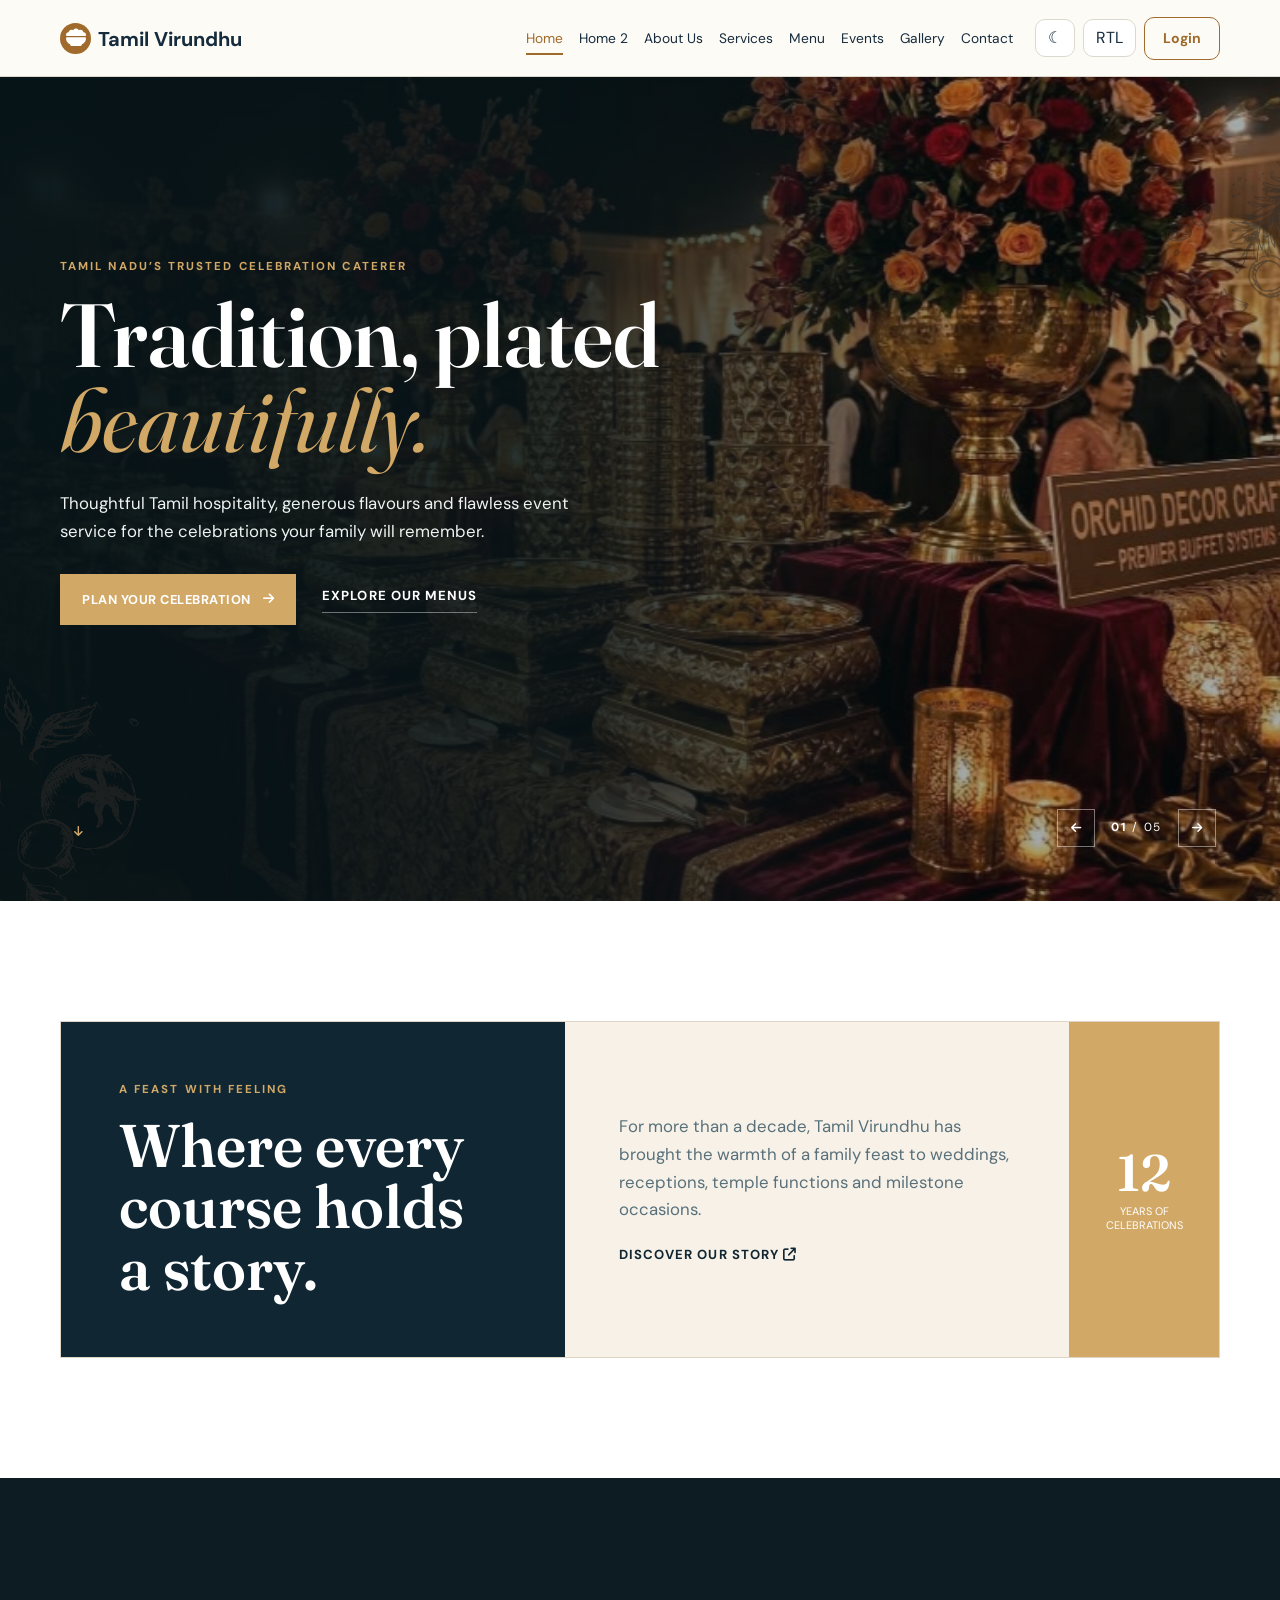
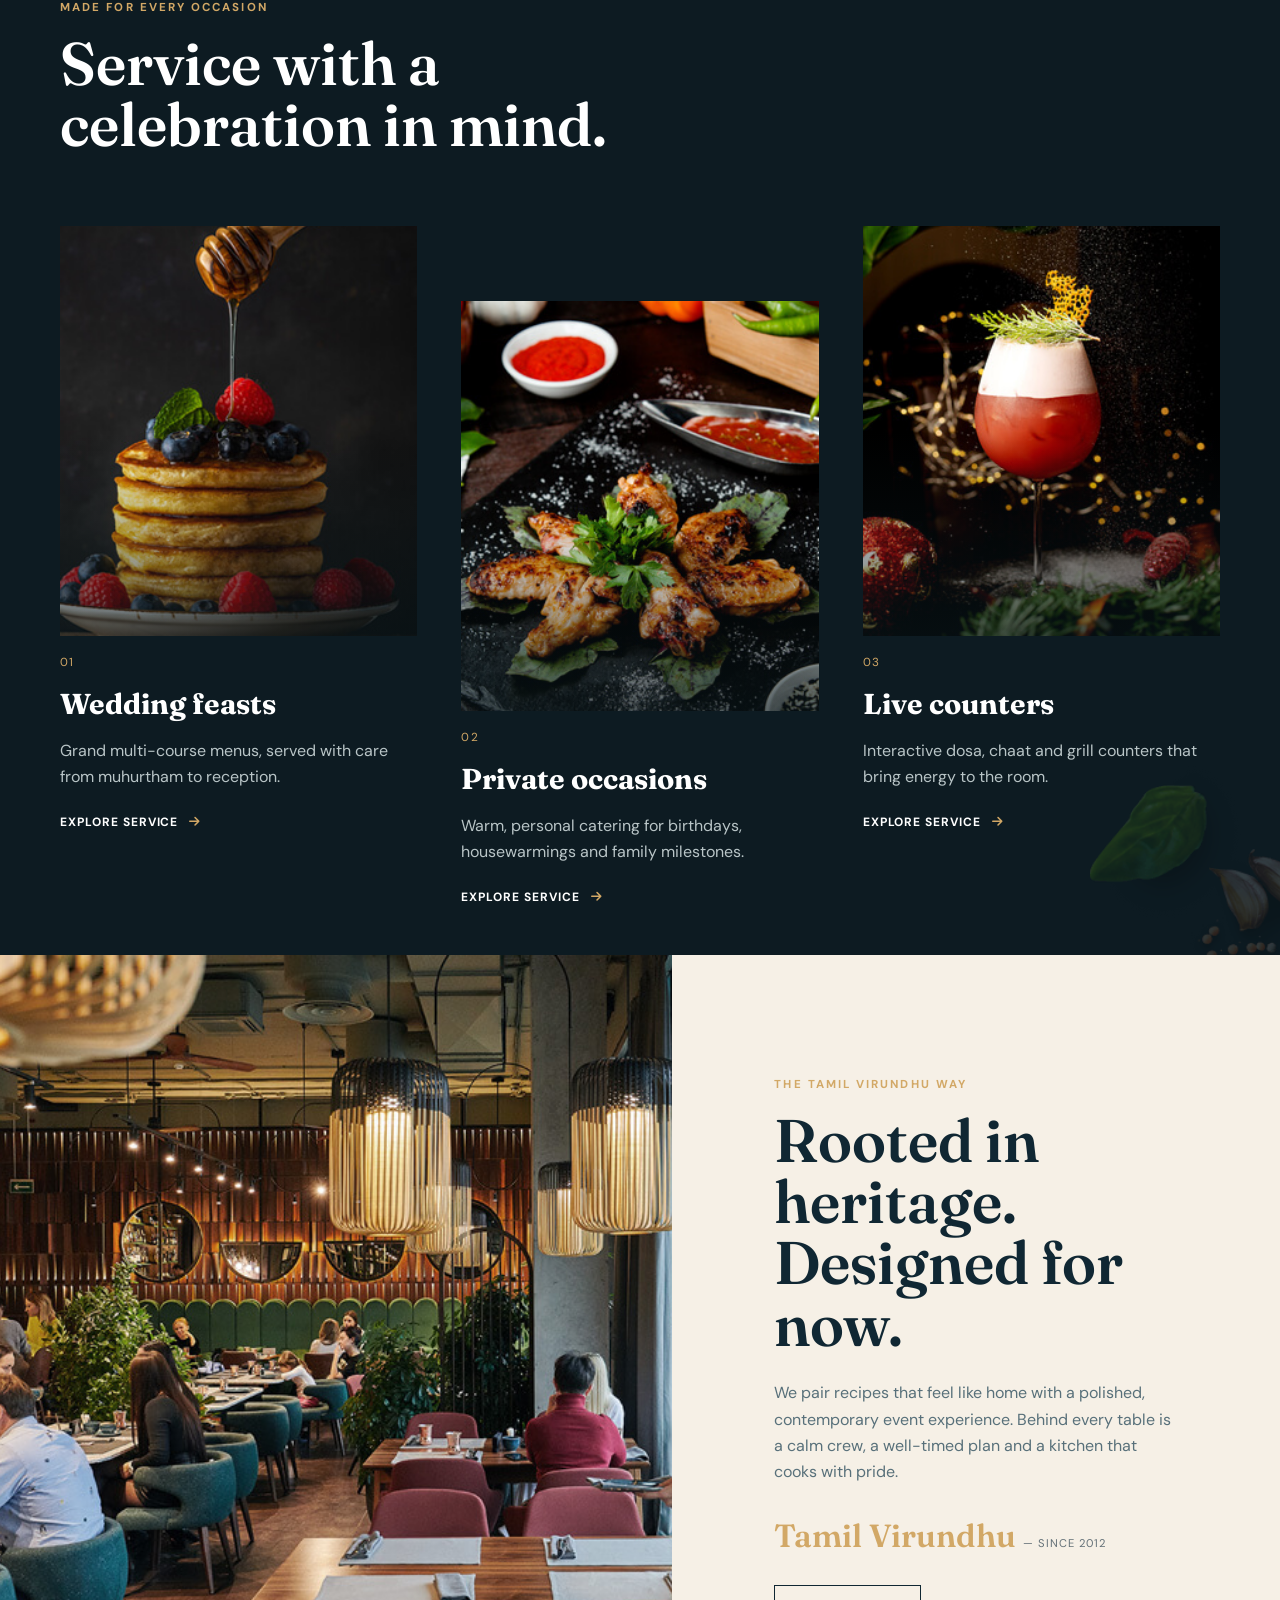
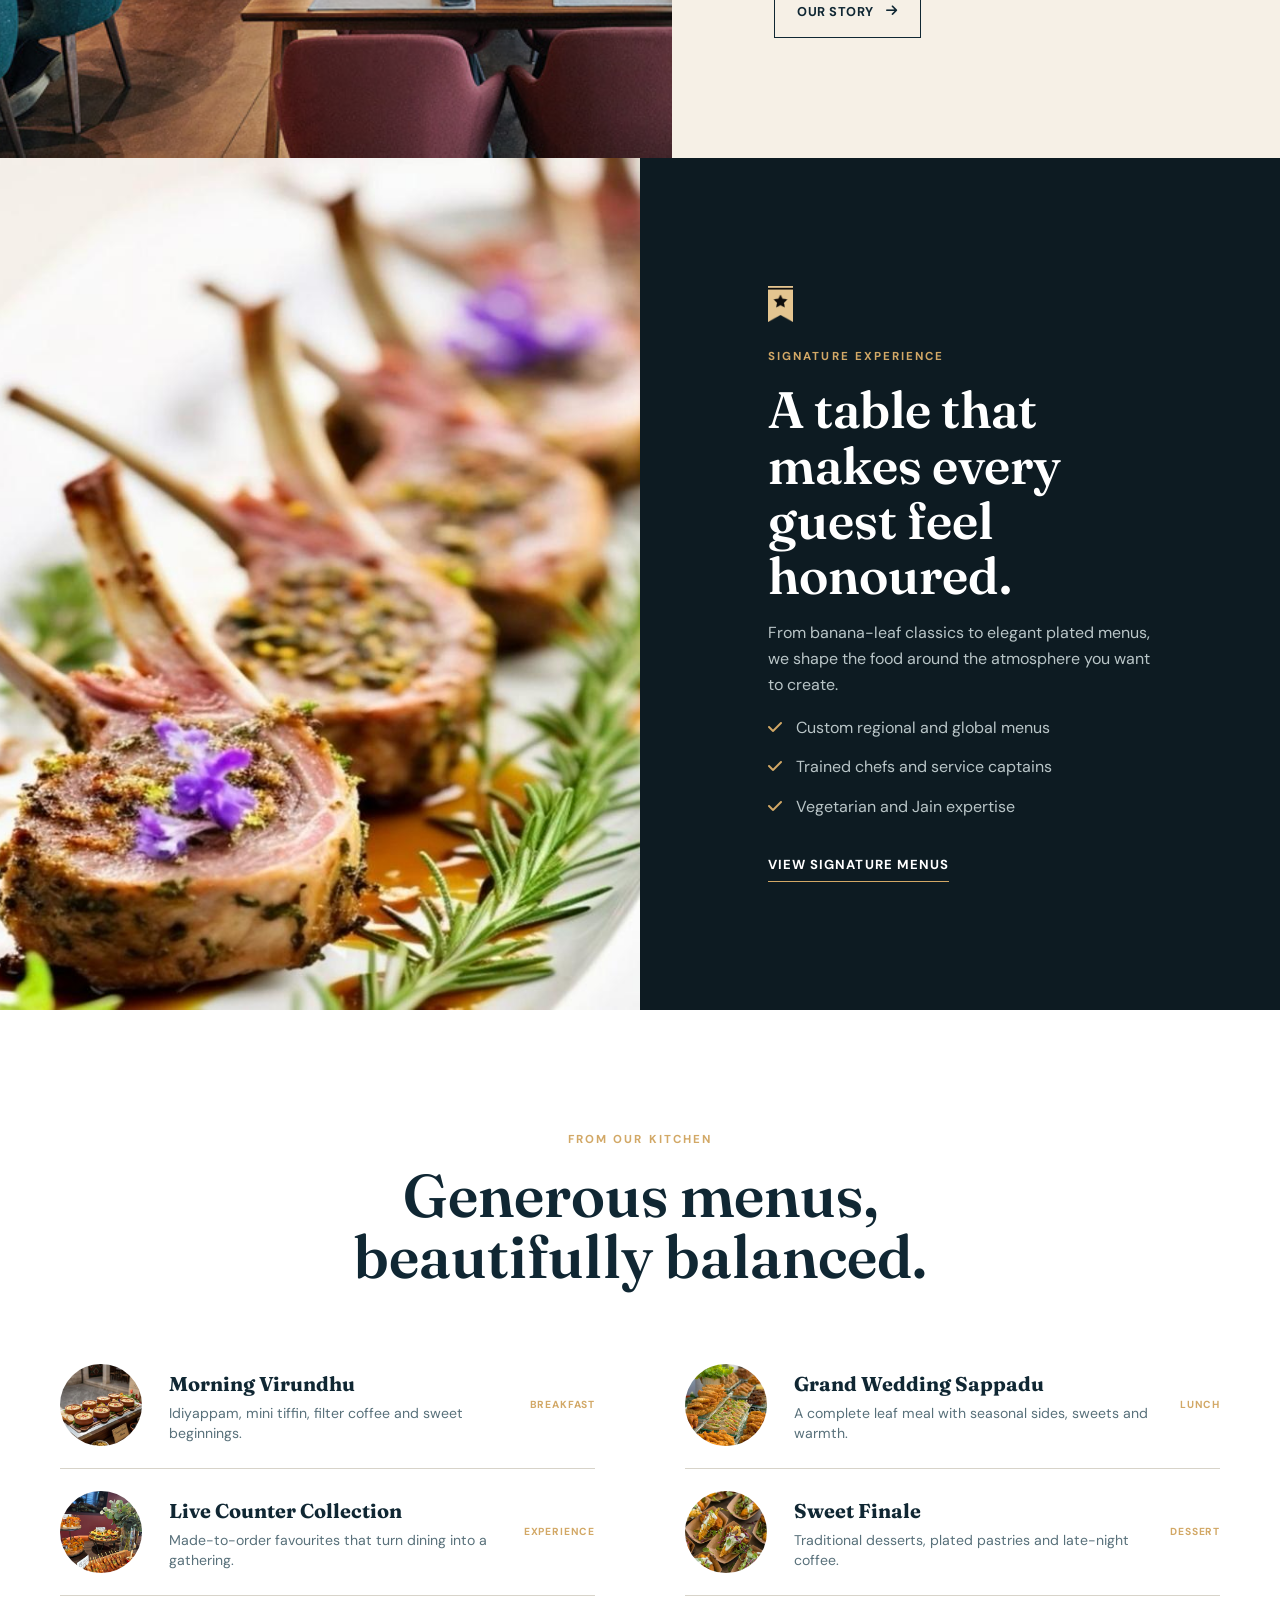
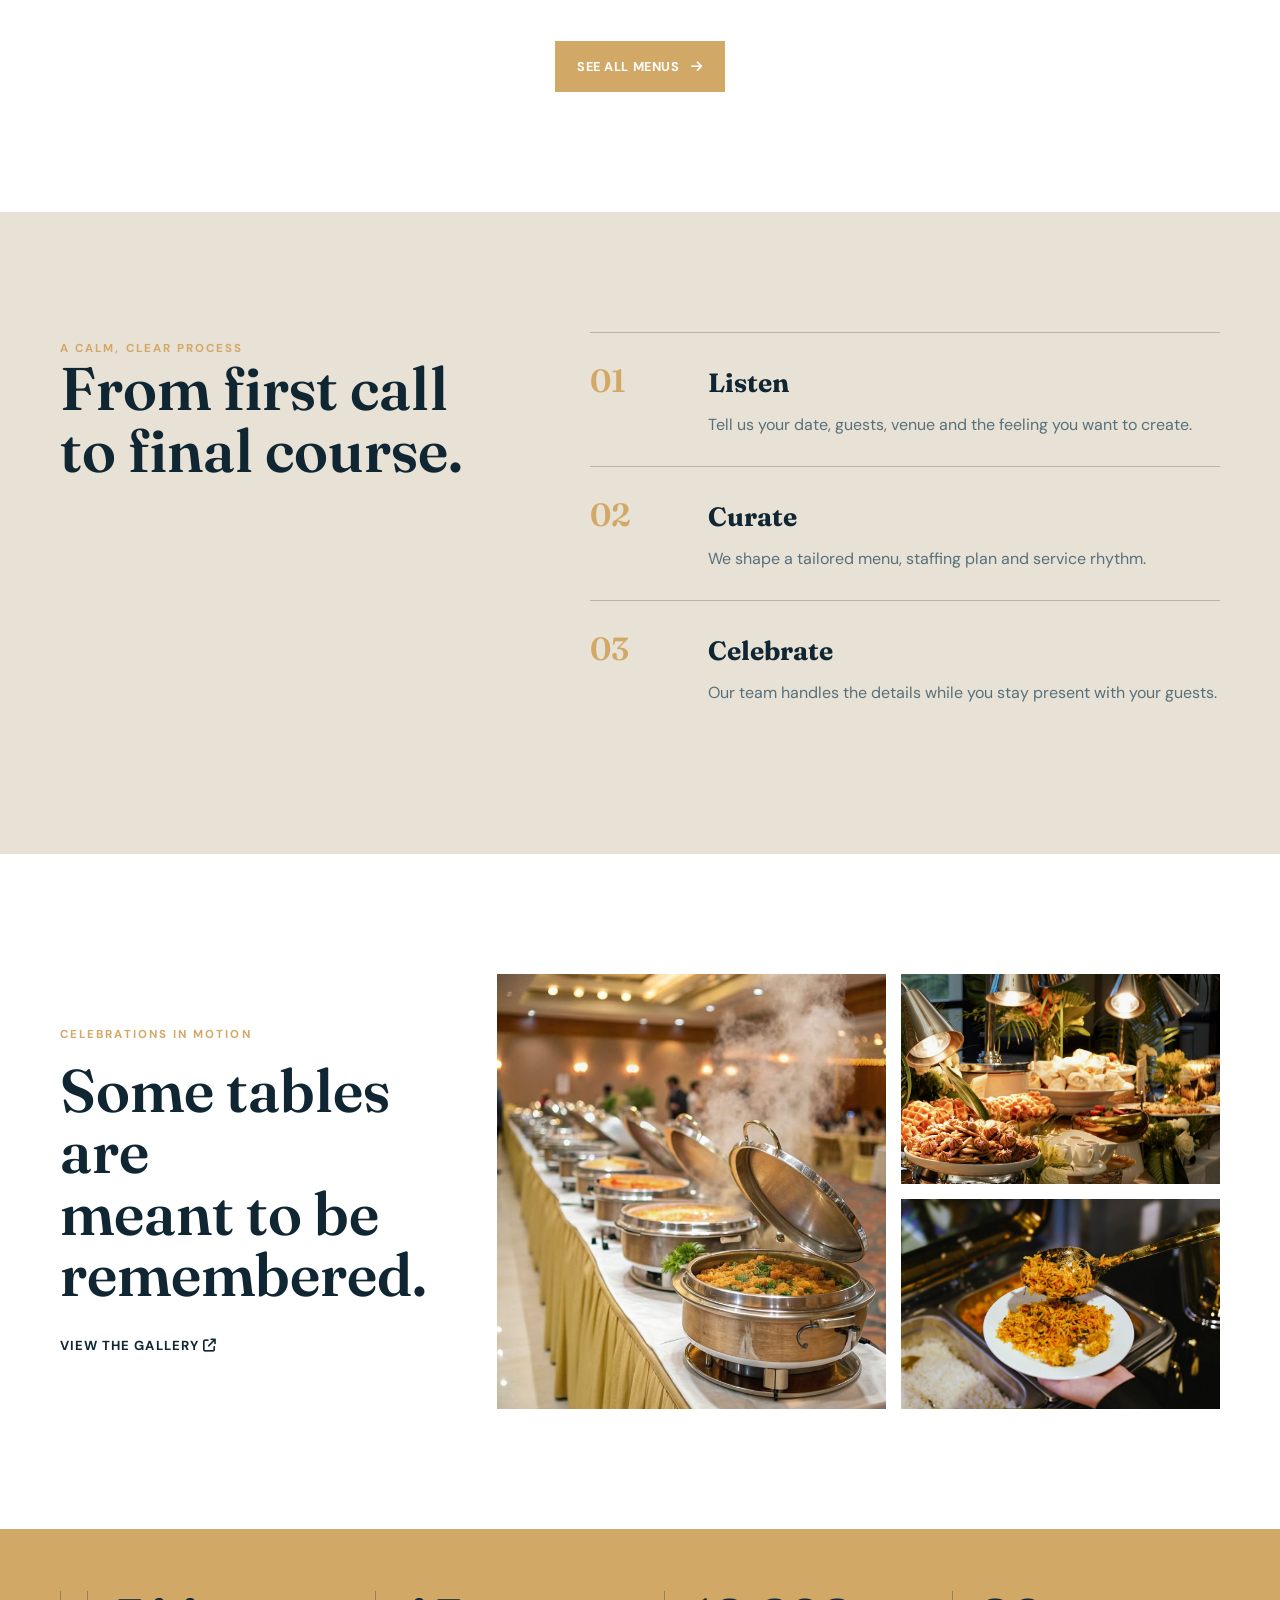
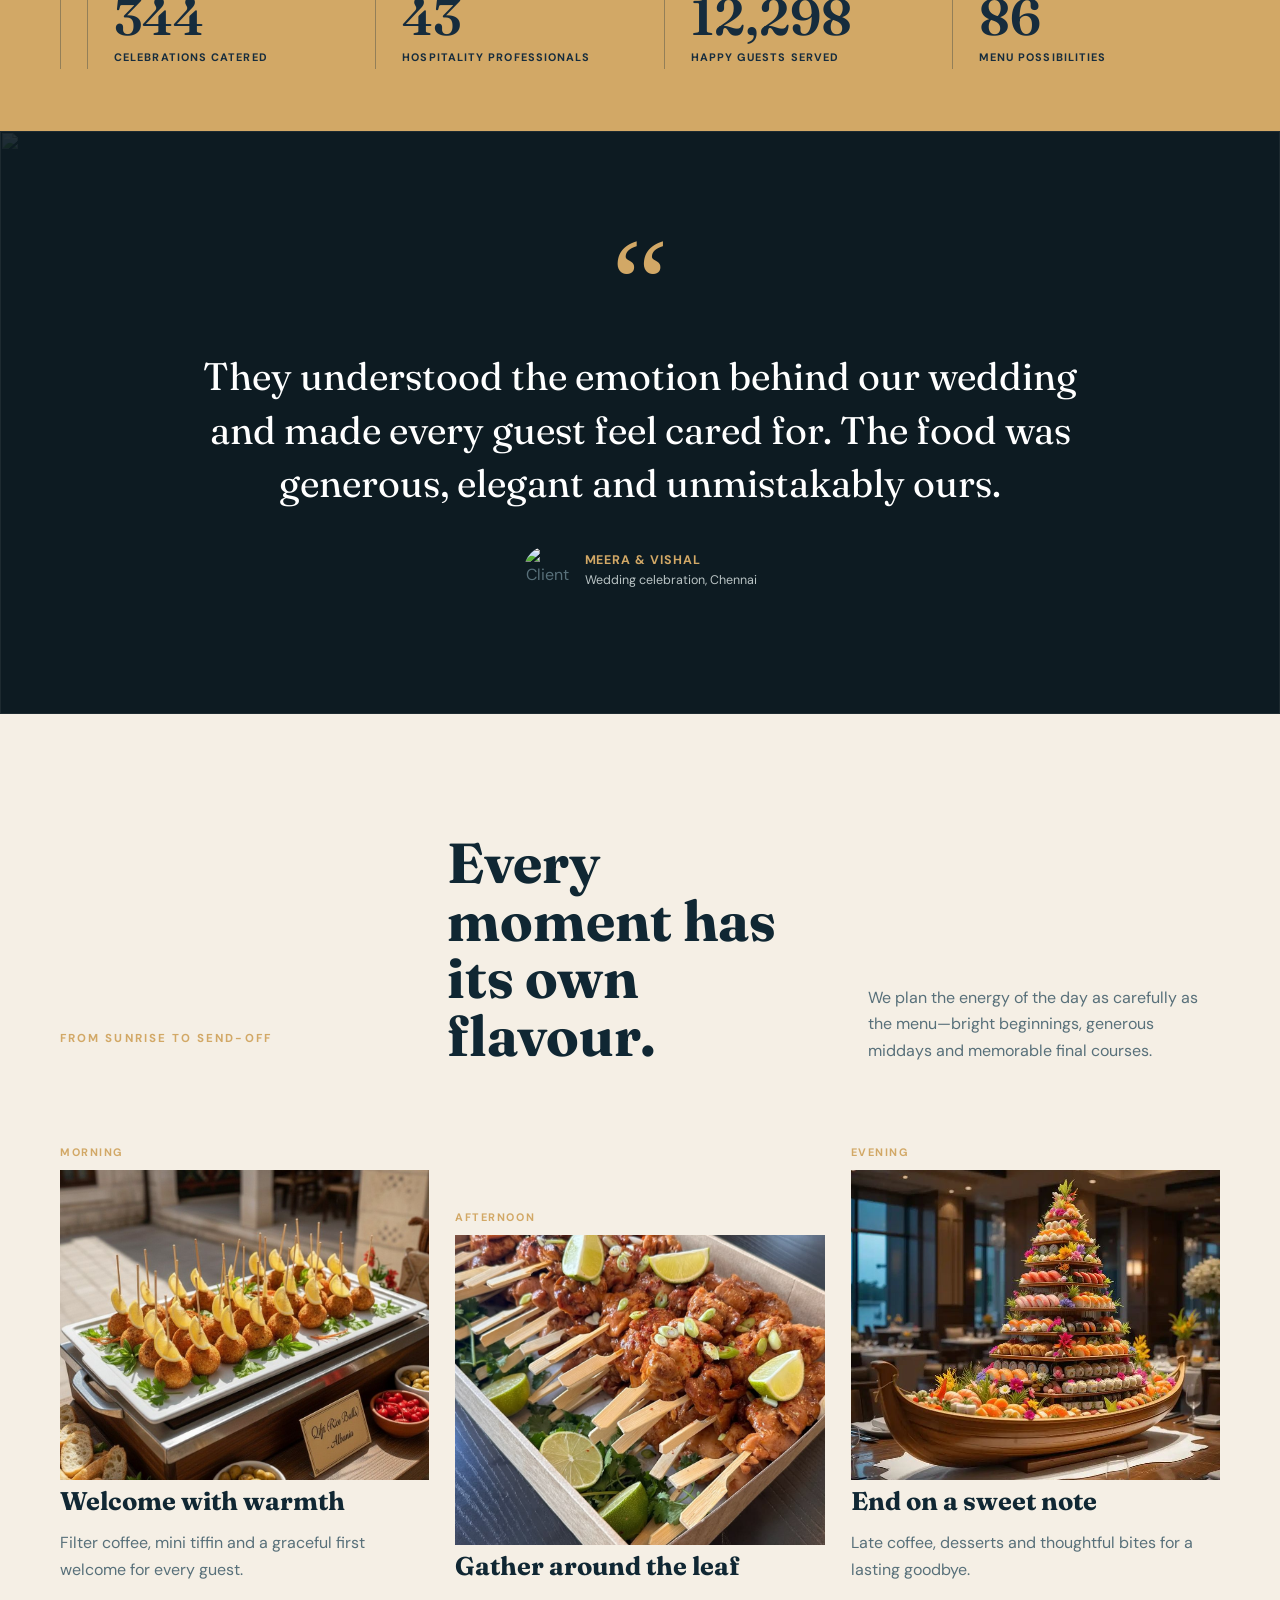
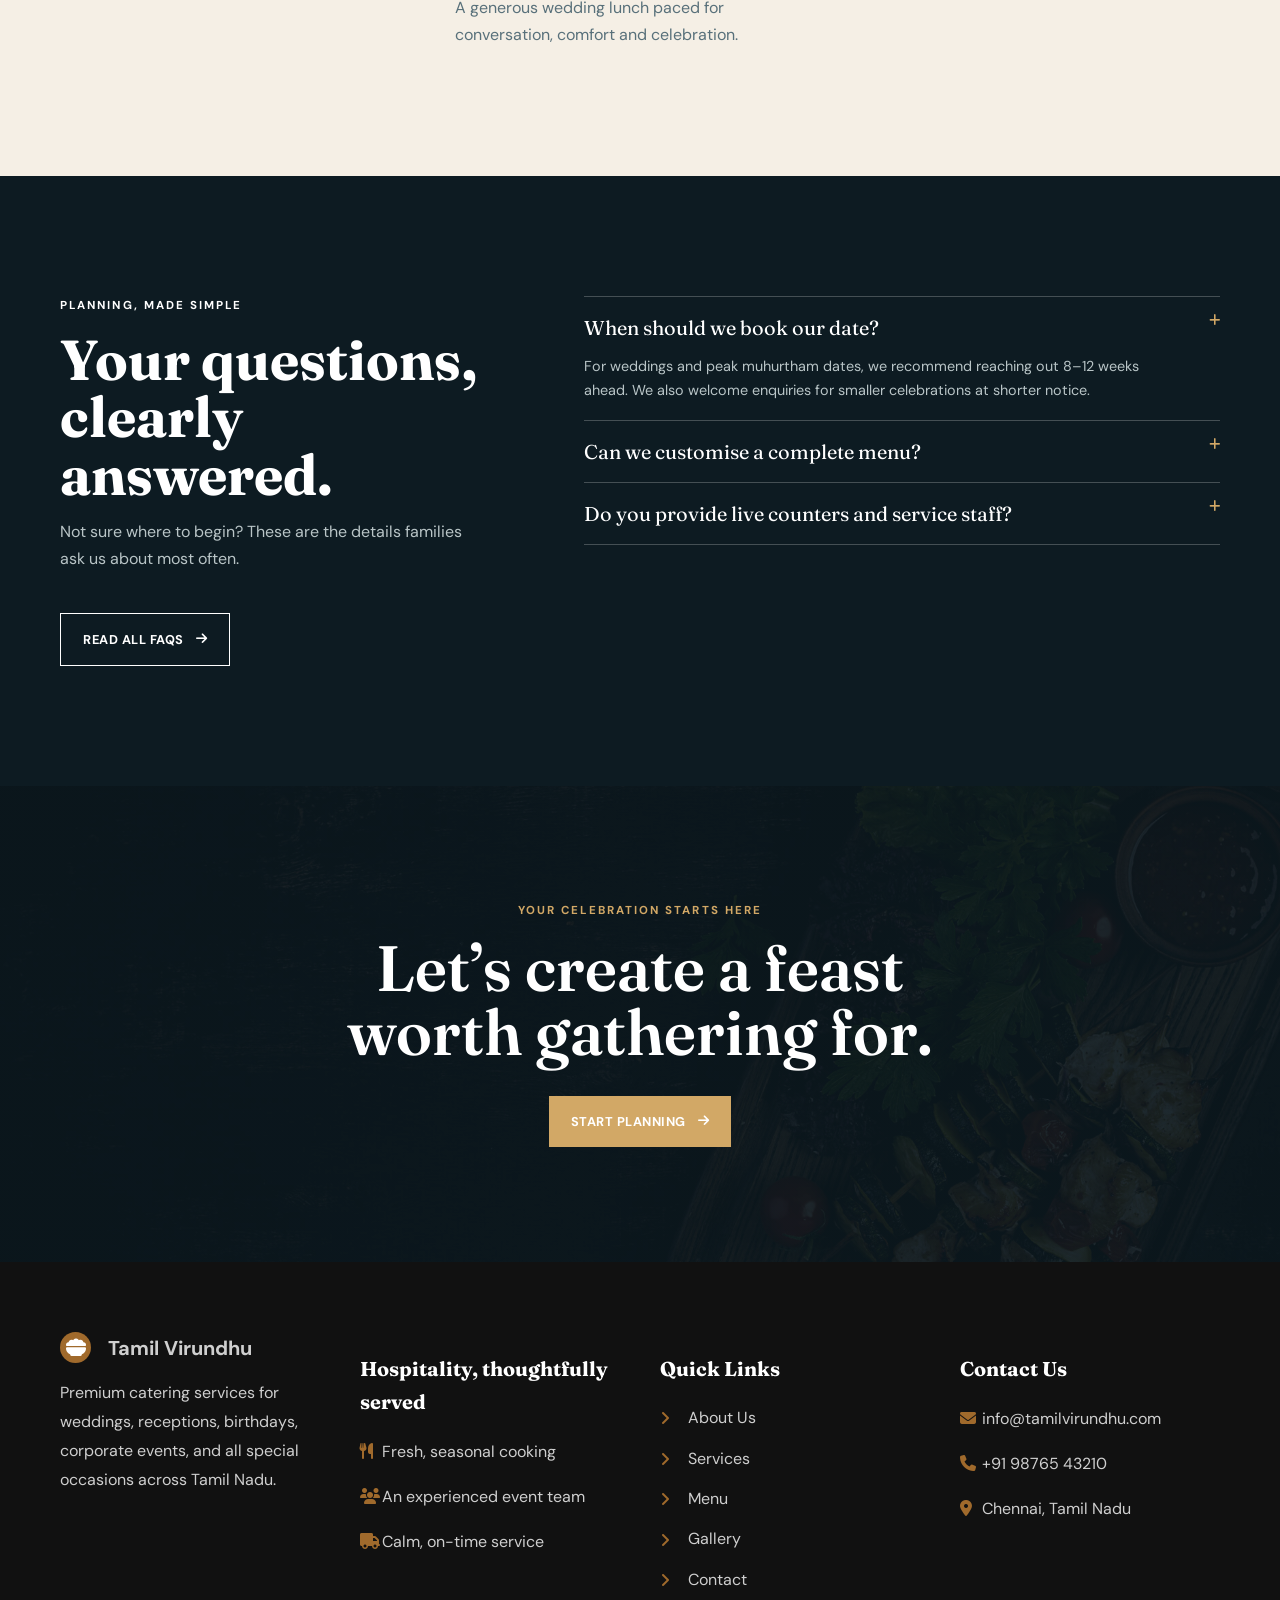
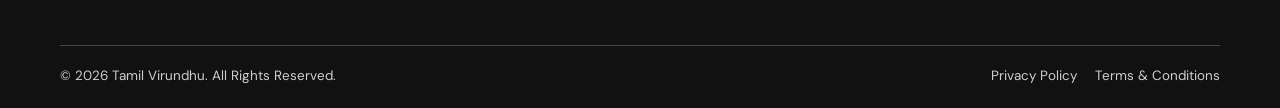
==== index.html @ 46c22d00 "Add files via upload" ====
<!doctype html>
<html lang="en"><head><meta charset="utf-8"><meta name="viewport" content="width=device-width,initial-scale=1"><title>Tamil Virundhu | Premium Wedding & Event Catering</title><meta name="description" content="Tamil Virundhu creates unforgettable wedding and event catering experiences across Tamil Nadu."><link rel="preconnect" href="https://fonts.googleapis.com"><link rel="preconnect" href="https://fonts.gstatic.com" crossorigin><link href="https://fonts.googleapis.com/css2?family=DM+Sans:wght@400;500;600;700&family=Fraunces:opsz,wght@9..144,600;9..144,700&display=swap" rel="stylesheet"><link rel="stylesheet" href="https://cdnjs.cloudflare.com/ajax/libs/font-awesome/6.7.2/css/all.min.css"><link rel="stylesheet" href="assets/css/style.css"><link rel="stylesheet" href="assets/css/responsive.css"></head>
<body class="page-index retreat-home"><div id="site-header"></div><main>
  <section class="retreat-hero" aria-label="Tamil Virundhu introduction">
    <div class="retreat-slide active">
      <img src="assets/images/hero/hero1.jpg" alt="Tamil wedding catering spread">
    </div><div class="retreat-slide"><img src="assets/images/hero/hero4.jpg" alt="Elegant wedding feast"></div><div class="retreat-slide"><img src="assets/images/hero/hero6.jpg" alt="Catering service at celebration"></div><div class="retreat-slide"><img src="assets/images/hero/hero8.jpg" alt="Premium event dining"></div><div class="retreat-slide"><img src="assets/images/hero/hero10.jpg" alt="Traditional Tamil food presentation"></div>
    <div class="retreat-hero-shade"></div><img class="retreat-leaf retreat-leaf-left" src="assets/images/gallery/shape-1.png" alt="" aria-hidden="true"><img class="retreat-leaf retreat-leaf-right" src="assets/images/gallery/shape-2.png" alt="" aria-hidden="true">
    <div class="wrap retreat-hero-copy"><p class="retreat-kicker">Tamil Nadu’s trusted celebration caterer</p><h1>Tradition, plated<br><em>beautifully.</em></h1><p>Thoughtful Tamil hospitality, generous flavours and flawless event service for the celebrations your family will remember.</p><div class="retreat-actions"><a class="retreat-button" href="contact.html">Plan your celebration <i class="fa-solid fa-arrow-right"></i></a><a class="retreat-text-link" href="menu.html">Explore our menus</a></div></div>
    <div class="retreat-hero-controls"><button type="button" data-hero-prev aria-label="Previous slide"><i class="fa-solid fa-arrow-left"></i></button><span><b data-hero-count>01</b> / 05</span><button type="button" data-hero-next aria-label="Next slide"><i class="fa-solid fa-arrow-right"></i></button></div><a class="retreat-scroll" href="#welcome"><i class="fa-solid fa-arrow-down"></i></a>
  </section>
  <section id="welcome" class="retreat-intro section"><div class="wrap retreat-intro-grid"><div class="retreat-intro-lead"><p class="retreat-kicker">A feast with feeling</p><h2>Where every<br>course holds a story.</h2></div><div class="retreat-intro-copy"><p>For more than a decade, Tamil Virundhu has brought the warmth of a family feast to weddings, receptions, temple functions and milestone occasions.</p><a class="retreat-arrow-link" href="about.html">Discover our story <i class="fa-solid fa-arrow-up-right-from-square"></i></a></div><div class="retreat-intro-seal"><strong>12</strong><span>years of<br>celebrations</span></div></div></section>
  <section class="retreat-services section"><img class="retreat-side-pattern" src="assets/images/gallery/shape-3.png" alt="" aria-hidden="true"><div class="wrap"><div class="retreat-heading"><p class="retreat-kicker">Made for every occasion</p><h2>Service with a<br>celebration in mind.</h2></div><div class="retreat-service-grid"><article><figure><img loading="lazy" src="assets/images/gallery/service-1.jpg" alt="Wedding catering service"></figure><span>01</span><h3>Wedding feasts</h3><p>Grand multi-course menus, served with care from muhurtham to reception.</p><a href="services.html">Explore service <i class="fa-solid fa-arrow-right"></i></a></article><article><figure><img loading="lazy" src="assets/images/gallery/service-2.jpg" alt="Private event dining"></figure><span>02</span><h3>Private occasions</h3><p>Warm, personal catering for birthdays, housewarmings and family milestones.</p><a href="services.html">Explore service <i class="fa-solid fa-arrow-right"></i></a></article><article><figure><img loading="lazy" src="assets/images/gallery/service-3.jpg" alt="Live food counter"></figure><span>03</span><h3>Live counters</h3><p>Interactive dosa, chaat and grill counters that bring energy to the room.</p><a href="services.html">Explore service <i class="fa-solid fa-arrow-right"></i></a></article></div></div></section>
  <section class="retreat-story"><div class="retreat-story-photo"><img loading="lazy" src="assets/images/gallery/about-banner.jpg" alt="Tamil Virundhu chef preparing a celebration meal"><img class="retreat-story-inset" loading="lazy" src="assets/images/gallery/about-abs-image.jpg" alt="Freshly prepared food"></div><div class="retreat-story-copy"><p class="retreat-kicker">The Tamil Virundhu way</p><h2>Rooted in heritage.<br>Designed for now.</h2><p>We pair recipes that feel like home with a polished, contemporary event experience. Behind every table is a calm crew, a well-timed plan and a kitchen that cooks with pride.</p><div class="retreat-signature">Tamil Virundhu <small>— since 2012</small></div><a class="retreat-button retreat-button-light" href="about.html">Our story <i class="fa-solid fa-arrow-right"></i></a></div></section>
  <section class="retreat-special"><div class="retreat-special-image"><img loading="lazy" src="assets/images/gallery/special-dish-banner.jpg" alt="Signature catered dish"></div><div class="retreat-special-copy"><img src="assets/images/gallery/badge-1.png" alt="" aria-hidden="true"><p class="retreat-kicker">Signature experience</p><h2>A table that makes every guest feel honoured.</h2><p>From banana-leaf classics to elegant plated menus, we shape the food around the atmosphere you want to create.</p><ul><li><i class="fa-solid fa-check"></i> Custom regional and global menus</li><li><i class="fa-solid fa-check"></i> Trained chefs and service captains</li><li><i class="fa-solid fa-check"></i> Vegetarian and Jain expertise</li></ul><a class="retreat-text-link" href="menu.html">View signature menus</a></div></section>
  <section class="retreat-menu section"><div class="wrap"><div class="retreat-heading retreat-heading-center"><p class="retreat-kicker">From our kitchen</p><h2>Generous menus,<br>beautifully balanced.</h2></div><div class="retreat-menu-list"><article><img loading="lazy" src="assets/images/menu/m1.jpg" alt="Traditional breakfast menu"><div><h3>Morning Virundhu</h3><p>Idiyappam, mini tiffin, filter coffee and sweet beginnings.</p></div><span>Breakfast</span></article><article><img loading="lazy" src="assets/images/menu/m6.jpg" alt="Tamil wedding lunch"><div><h3>Grand Wedding Sappadu</h3><p>A complete leaf meal with seasonal sides, sweets and warmth.</p></div><span>Lunch</span></article><article><img loading="lazy" src="assets/images/menu/m12.jpg" alt="Live counter menu"><div><h3>Live Counter Collection</h3><p>Made-to-order favourites that turn dining into a gathering.</p></div><span>Experience</span></article><article><img loading="lazy" src="assets/images/menu/m18.jpg" alt="Dessert menu"><div><h3>Sweet Finale</h3><p>Traditional desserts, plated pastries and late-night coffee.</p></div><span>Dessert</span></article></div><a class="retreat-button retreat-menu-button" href="menu.html">See all menus <i class="fa-solid fa-arrow-right"></i></a></div></section>
  <section class="retreat-process section"><div class="wrap"><div class="retreat-process-title"><p class="retreat-kicker">A calm, clear process</p><h2>From first call<br>to final course.</h2></div><ol><li><b>01</b><div><h3>Listen</h3><p>Tell us your date, guests, venue and the feeling you want to create.</p></div></li><li><b>02</b><div><h3>Curate</h3><p>We shape a tailored menu, staffing plan and service rhythm.</p></div></li><li><b>03</b><div><h3>Celebrate</h3><p>Our team handles the details while you stay present with your guests.</p></div></li></ol></div></section>
  <section class="retreat-gallery section"><div class="wrap"><div class="retreat-gallery-title"><p class="retreat-kicker">Celebrations in motion</p><h2>Some tables are<br>meant to be remembered.</h2><a class="retreat-arrow-link" href="gallery.html">View the gallery <i class="fa-solid fa-arrow-up-right-from-square"></i></a></div><div class="retreat-gallery-grid"><img loading="lazy" src="assets/images/gallery/g1.jpg" alt="Wedding dining scene"><img loading="lazy" src="assets/images/gallery/g4.jpg" alt="Catered celebration"><img loading="lazy" src="assets/images/gallery/g8.jpg" alt="Food styling"></div></div></section>
  <section class="retreat-proof"><div class="wrap"><div><strong data-count="500">500</strong><span>celebrations catered</span></div><div><strong data-count="50">50</strong><span>hospitality professionals</span></div><div><strong data-count="20000">20,000</strong><span>happy guests served</span></div><div><strong data-count="100">100</strong><span>menu possibilities</span></div></div></section>
  <section class="retreat-testimonial section"><img src="assets/images/gallery/testimonial-bg.jpg" alt="" aria-hidden="true"><div class="wrap"><p class="retreat-quote-mark">“</p><blockquote>They understood the emotion behind our wedding and made every guest feel cared for. The food was generous, elegant and unmistakably ours.</blockquote><div class="retreat-guest"><img loading="lazy" src="assets/images/gallery/testi-avatar.jpg" alt="Client portrait"><div><strong>Meera &amp; Vishal</strong><span>Wedding celebration, Chennai</span></div></div></div></section>
  <section class="retreat-daypart section"><div class="wrap"><div class="retreat-daypart-head"><p class="retreat-kicker">From sunrise to send-off</p><h2>Every moment has<br>its own flavour.</h2><p>We plan the energy of the day as carefully as the menu—bright beginnings, generous middays and memorable final courses.</p></div><div class="retreat-daypart-track"><article><span>Morning</span><img loading="lazy" src="assets/images/menu/m2.jpg" alt="Traditional Tamil breakfast"><h3>Welcome with warmth</h3><p>Filter coffee, mini tiffin and a graceful first welcome for every guest.</p></article><article><span>Afternoon</span><img loading="lazy" src="assets/images/menu/m9.jpg" alt="Traditional lunch feast"><h3>Gather around the leaf</h3><p>A generous wedding lunch paced for conversation, comfort and celebration.</p></article><article><span>Evening</span><img loading="lazy" src="assets/images/menu/m16.jpg" alt="Evening dessert service"><h3>End on a sweet note</h3><p>Late coffee, desserts and thoughtful bites for a lasting goodbye.</p></article></div></div></section>
  
  <section class="retreat-faq section"><div class="wrap"><div><p class="retreat-kicker">Planning, made simple</p><h2>Your questions,<br>clearly answered.</h2><p>Not sure where to begin? These are the details families ask us about most often.</p><a class="retreat-button retreat-button-light" href="faq.html">Read all FAQs <i class="fa-solid fa-arrow-right"></i></a></div><div class="retreat-accordions"><details open><summary>When should we book our date?<i class="fa-solid fa-plus"></i></summary><p>For weddings and peak muhurtham dates, we recommend reaching out 8–12 weeks ahead. We also welcome enquiries for smaller celebrations at shorter notice.</p></details><details><summary>Can we customise a complete menu?<i class="fa-solid fa-plus"></i></summary><p>Yes. Your menu is shaped around the event style, guest profile, family favourites and dietary requirements.</p></details><details><summary>Do you provide live counters and service staff?<i class="fa-solid fa-plus"></i></summary><p>Yes. We can provide chefs, live counters, service captains, trained floor staff and a complete event food plan.</p></details></div></div></section>
  <section class="retreat-cta"><div class="wrap"><p class="retreat-kicker">Your celebration starts here</p><h2>Let’s create a feast<br>worth gathering for.</h2><a class="retreat-button" href="contact.html">Start planning <i class="fa-solid fa-arrow-right"></i></a></div></section>
</main><div id="site-footer"></div><script src="assets/js/script.js"></script><script>
  (async()=>{const load=async(id,file)=>{const slot=document.querySelector(id);if(!slot)return;try{const r=await fetch(file);if(!r.ok)throw Error();slot.innerHTML=await r.text();}catch{slot.remove();}};await Promise.all([load('#site-header','components/header.html'),load('#site-footer','components/footer.html')]);const toggle=document.querySelector('#menuToggle');toggle?.addEventListener('click',()=>document.body.classList.toggle('nav-open'));document.querySelectorAll('.links a').forEach(a=>a.classList.toggle('active',a.getAttribute('href')==='index.html'));window.initSitePreferences();const slides=[...document.querySelectorAll('.retreat-slide')];let current=0;const go=step=>{slides[current].classList.remove('active');current=(current+step+slides.length)%slides.length;slides[current].classList.add('active');document.querySelector('[data-hero-count]').textContent=String(current+1).padStart(2,'0');};document.querySelector('[data-hero-next]')?.addEventListener('click',()=>go(1));document.querySelector('[data-hero-prev]')?.addEventListener('click',()=>go(-1));setInterval(()=>go(1),6500);const countObserver=new IntersectionObserver(entries=>entries.forEach(e=>{if(!e.isIntersecting)return;const el=e.target,total=Number(el.dataset.count);let n=0;const tick=()=>{n=Math.min(total,n+Math.ceil(total/70));el.textContent=n.toLocaleString();if(n<total)requestAnimationFrame(tick);};tick();countObserver.unobserve(el);}),{threshold:.65});document.querySelectorAll('[data-count]').forEach(el=>countObserver.observe(el));})();
</script></body></html>
---- assets/css/style.css ----
﻿:root  {
  --primary:#a06a2c;
--secondary:#162c3d;
--paper:#fdfbf7;
--surface:#f1eee7;
--card:#fff;
--ink:#162c3d;
--muted:#63707a;
--line:#ddd8ce;
--radius:18px;
--shadow:0 16px 45px #162c3d12;
}
html[data-theme="dark"]  {
--paper:#101d2b;
--surface:#172a3a;
--card:#1c3345;
--ink:#f5f1e8;
--muted:#c5ced3;
--line:#385064;
--shadow:none;
}
html[data-theme="dark"] .brand  {
  color:#fff;
}
*  {
box-sizing:border-box;
}
body  {
  margin:0;
  color:var(--muted);
  background:var(--paper);
  font:400 16px/1.65 "DM Sans",sans-serif;
  overflow-x:clip;
}
html { overflow-x:clip; }
a  {
  color:inherit;
  text-decoration:none;
}
button  {
font:inherit;
cursor:pointer;
}
img  {
  display:block;
max-width:100%;
}
.wrap  {
width:min(1160px,calc(100% - 40px));
margin:auto;
}
.topbar  {
  padding:8px 0;
color:#fff;
background:var(--secondary);
font-size:.82rem;
}
.topbar .wrap,.nav,.hero-actions,.stats,.cta,.dash-top,.nav-actions  {
display:flex;
align-items:center;
}
.topbar .wrap,.cta,.dash-top  {
  justify-content:space-between;
gap:16px;
}
.header  {
position:sticky;
top:0;
z-index:10;
border-bottom:1px solid var(--line);
background:color-mix(in srgb,var(--paper) 94%,transparent);
backdrop-filter:blur(14px);
}
.nav  {
  min-height:76px;
gap:22px;
}
.brand  {
color:var(--secondary);
font:700 1.25rem "DM Sans",sans-serif;
white-space:nowrap;
}
.brand-mark  {
  display:inline-grid;
width:31px;
height:31px;
place-items:center;
margin-right:7px;
border-radius:50%;
color:#fff;
background:var(--primary);
}
.links  {
display:flex;
flex:1;
justify-content:flex-end;
gap:16px;
}
.links a  {
  color:var(--ink);
font-size:.86rem;
}
.links a  {
position:relative;
padding:6px 0;
}
.links a::after  {
  position:absolute;
right:0;
bottom:0;
left:0;
height:2px;
content:"";
transform:scaleX(0);
transform-origin:right;
background:var(--primary);
transition:transform .3s ease;
}
.links a:hover::after,.links .active::after  {
transform:scaleX(1);
transform-origin:left;
}
.links a:hover,.links .active  {
  color:var(--primary);
}
.links a[href="dashboard.html"]  {
display:none;
}
.nav-actions  {
  gap:8px;
}
.icon-btn  {
min-width:38px;
height:38px;
padding:0 12px;
border:1px solid var(--line);
border-radius:10px;
color:var(--ink);
background:var(--card);
white-space:nowrap;
}
.button, .social-btn, .icon-btn  {
  will-change:transform,box-shadow,background,border-color;
transition:transform .24s cubic-bezier(.22,.61,.36,1),background .24s ease,box-shadow .24s ease,border-color .24s ease;
}
.button  {
display:inline-flex;
min-height:43px;
align-items:center;
justify-content:center;
padding:0 18px;
border:1px solid var(--primary);
border-radius:10px;
font-size:.88rem;
font-weight:700;
}
.button:hover, .button:focus-visible  {
  transform:translateY(-2px) scale(1.01);
border-color:color-mix(in srgb,var(--primary) 80%,var(--line));
box-shadow:0 16px 30px rgba(0,0,0,.16);
}
.primary  {
color:#fff;
background:var(--primary);
}
.secondary  {
  color:var(--primary);
background:transparent;
}
.social-btn, .icon-btn  {
display:inline-flex;
align-items:center;
justify-content:center;
}
.social-btn:hover, .social-btn:focus-visible, .icon-btn:hover, .icon-btn:focus-visible  {
  transform:translateY(-1px) scale(1.01);
border-color:color-mix(in srgb,var(--primary) 60%,var(--line));
box-shadow:0 10px 22px rgba(0,0,0,.14);
}
@keyframes hover-pop  {
from  {
  transform:translateY(0) scale(1);
}
 to  {
transform:translateY(-1px) scale(1.01);
}
 }
.button:hover, .button:focus-visible, .social-btn:hover, .social-btn:focus-visible, .icon-btn:hover, .icon-btn:focus-visible  {
  animation: hover-pop .22s ease both;
}
.hero  {
padding:84px 0 66px;
background:linear-gradient(90deg,var(--surface) 0 57%,transparent 57%);
}
.hero-grid,.split  {
  display:grid;
grid-template-columns:1fr .95fr;
align-items:center;
gap:48px;
}
.eyebrow  {
color:var(--primary);
font-size:.78rem;
font-weight:700;
letter-spacing:.12em;
text-transform:uppercase;
}
h1,h2,h3  {
  color:var(--ink);
  font-family:"DM Sans",sans-serif;
}
.hero h1,.section-title  {
margin:12px 0 18px;
font:700 clamp(2.35rem,5vw,4.5rem)/1.06 "DM Sans",sans-serif;
}
.hero p  {
  max-width:540px;
font-size:1.05rem;
}
.hero-actions  {
gap:12px;
margin:28px 0;
}
.hero-image  {
  min-height:440px;
border-radius:var(--radius);
background:center/cover url("../images/hero/hero1.jpg");
box-shadow:var(--shadow);
}
.stats  {
gap:32px;
}
.stats b,.metric strong,.price  {
  display:block;
color:var(--ink);
font:700 1.4rem "DM Sans",sans-serif;
}
.section  {
padding:78px 0;
}
.section.compact  {
  padding:46px 0;
}
.section.compact .section-title  {
margin-bottom:10px;
}
.feature-strip  {
  display:grid;
grid-template-columns:repeat(4,1fr);
gap:1px;
background:var(--line);
border:1px solid var(--line);
border-radius:var(--radius);
overflow:hidden;
}
.feature-strip div  {
padding:22px;
background:var(--card);
}
.feature-strip strong  {
  display:block;
color:var(--ink);
font:700 1.7rem "DM Sans",sans-serif;
}
.image-banner  {
min-height:340px;
display:grid;
place-items:center;
padding:45px;
border-radius:var(--radius);
color:#fff;
background:linear-gradient(#162c3d90,#162c3d90),center/cover var(--banner);
text-align:center;
}
.image-banner h2  {
  max-width:700px;
color:#fff;
font-size:clamp(2rem,4vw,3.5rem);
}
.pill  {
display:inline-block;
padding:5px 11px;
border:1px solid var(--line);
border-radius:20px;
color:var(--primary);
font-size:.78rem;
font-weight:700;
}
.card:hover .card-icon  {
  transform:rotate(-8deg) scale(1.08);
}
.card-icon  {
transition:transform .3s ease;
}
.section.alt,.page-hero  {
  background:var(--surface);
}
.section-head  {
max-width:680px;
margin-bottom:34px;
}
.section-title  {
  font-size:clamp(2rem,3.7vw,0.1rem);
}
.grid  {
display:grid;
gap:20px;
}
.three  {
  grid-template-columns:repeat(3,1fr);
}
.two  {
grid-template-columns:repeat(2,1fr);
}
.card  {
  padding:26px;
border:1px solid var(--line);
border-radius:var(--radius);
background:var(--card);
box-shadow:var(--shadow);
transition:transform .35s ease,box-shadow .35s ease,border-color .35s ease;
animation: glow 8s ease-in-out infinite alternate;
}
.card:hover  {
    transform:translateY(-8px);
border-color:color-mix(in srgb,var(--primary) 65%,var(--line));
box-shadow:0 18px 42px color-mix(in srgb,var(--primary) 20%,transparent);
}
.card h3  {
      margin:14px 0 8px;
font-size:1.35rem;
}
.card-icon  {
display:grid;
width:44px;
height:44px;
place-items:center;
border-radius:13px;
color:var(--primary);
background:color-mix(in srgb,var(--primary) 13%,transparent);
font-size:1.3rem;
}
.image-card  {
  padding:0;
overflow:hidden;
}
.image-card img  {
    width:100%;
height:245px;
object-fit:cover;
transition:transform .65s ease;
}
.image-card:hover img  {
      transform:scale(1.06);
}
.image-card div  {
padding:18px 20px;
}
.split-image  {
  width:100%;
height:410px;
border-radius:var(--radius);
object-fit:cover;
}
.list  {
    padding:0;
list-style:none;
}
.list li  {
      margin:11px 0;
}
.list li::before  {
content:"✓";
margin-right:8px;
color:var(--primary);
font-weight:700;
}
.cta  {
  padding:55px;
border-radius:var(--radius);
color:#fff;
background:var(--secondary);
}
.cta h2  {
    margin:0;
color:#fff;
font:700 2.2rem/1.1 "DM Sans",sans-serif;
}
/* .footer  {
  padding:58px 0 20px;
  color:#dbe5df;
  background:#10242d;
}
.footer-grid  {
  display:grid;
  grid-template-columns:1.7fr 1fr 1fr 1fr;
  gap:30px;
}
.footer h3  {
  color:#fff;
  font-size:1.05rem;
  margin-bottom:18px;
}
.footer p,
.footer a  {
  color:#c7d9e3;
  font-size:.95rem;
  line-height:1.7;
}
.footer a  {
  display:block;
  margin:7px 0;
  text-decoration:none;
}
.footer a:hover {
  color:#fff;
}
.footer-icon {
  display:inline-flex;
  width:28px;
  height:28px;
  align-items:center;
  justify-content:center;
  margin-right:10px;
  border-radius:50%;
  background:rgba(255,255,255,.09);
  color:#fff;
  font-size:1rem;
}
.footer-bottom {
  display:flex;
  align-items:center;
  justify-content:space-between;
  gap:18px;
  margin-top:38px;
  padding-top:18px;
  border-top:1px solid rgba(255,255,255,.15);
  font-size:.82rem;
  color:#b8c9d5;
} */

 /* ===========================
   FOOTER
=========================== */

.footer{
    background:#111;
    color:#fff;
    padding:70px 0 20px;
}

.footer-grid{
    display:grid;
    grid-template-columns:repeat(4,1fr);
    gap:40px;
}

.footer h3{
    margin-bottom:20px;
    font-size:20px;
    color:#fff;
}

.footer p{
    color:#cfcfcf;
    line-height:1.8;
    margin-bottom:12px;
}

.footer a{
    display:flex;
    align-items:center;
    gap:10px;
    color:#cfcfcf;
    text-decoration:none;
    margin-bottom:14px;
    transition:.3s;
}

.footer a:hover{
    color:var(--primary);
    padding-left:6px;
}

.footer-icon{
    width:18px;
    color:var(--primary);
    flex-shrink:0;
}

.footer-bottom{
    margin-top:50px;
    padding-top:25px;
    border-top:1px solid rgba(255,255,255,.15);
    display:flex;
    justify-content:space-between;
    align-items:center;
    gap:20px;
    flex-wrap:wrap;
}

.footer-bottom div{
    display:flex;
    gap:20px;
}

.footer-bottom a{
    margin:0;
}

/* ===========================
   Tablet
=========================== */

@media (max-width:992px){

.footer-grid{
    grid-template-columns:repeat(2,1fr);
    gap:35px;
}

.footer{
    padding:60px 0 20px;
}

}

/* ===========================
   Mobile
=========================== */

@media (max-width:576px){

.footer-grid{
    grid-template-columns:1fr;
    text-align:left;
    gap:30px;
}

.footer-bottom{
    flex-direction:column;
    align-items:flex-start;
}

.footer-bottom div{
    flex-wrap:wrap;
    gap:15px;
}

}
.page-hero  {
  padding:70px 0;
  text-align:center;
}
.page-gallery .page-hero .wrap {
  max-width:760px;
  margin:auto;
  text-align:center;
}
.page-hero h1  {
  margin:10px 0;
color:var(--ink);
font:700 clamp(2.5rem,5vw,4rem) "DM Sans",sans-serif;
}
.page-hero p  {
    max-width:650px;
margin:auto;
}
.featured  {
      position:relative;
border:2px solid var(--primary);
}
.tag  {
position:absolute;
top:-14px;
left:50%;
transform:translateX(-50%);
padding:4px 13px;
border-radius:30px;
color:#fff;
background:var(--primary);
font-size:.75rem;
font-weight:700;
}
.faq details  {
  padding:18px 0;
border-bottom:1px solid var(--line);
color:var(--ink);
}
.faq summary  {
    cursor:pointer;
font-weight:700;
}
.form-card  {
      max-width:620px;
margin:auto;
}
.field  {
width:100%;
margin:6px 0 16px;
padding:13px;
border:1px solid var(--line);
border-radius:10px;
color:var(--ink);
background:var(--paper);
}
.auth  {
  display:grid;
min-height:100vh;
place-items:center;
padding:24px;
background:var(--surface);
}
.auth-card  {
    width:min(460px,100%);
padding:36px 32px 34px;
border:1px solid var(--line);
border-radius:28px;
background:var(--card);
box-shadow:0 25px 60px rgba(22,44,61,.12);
position:relative;
overflow:hidden;
animation: glow 10s ease-in-out infinite alternate;
}
.top-row  {
      display:flex;
align-items:center;
justify-content:space-between;
gap:16px;
margin-bottom:24px;
}
.auth-card .brand  {
margin:0;
font-size:1.15rem;
}
.auth-card .nav-actions  {
  gap:10px;
}
.form-meta  {
    display:flex;
flex-wrap:wrap;
align-items:center;
justify-content:space-between;
gap:10px;
margin:16px 0 24px;
}
.checkbox-label  {
      display:inline-flex;
gap:10px;
align-items:center;
font-size:.94rem;
color:var(--muted);
}
.checkbox-label input  {
accent-color:var(--primary);
}
.field-with-icon  {
  position:relative;
}
.field-with-icon .field  {
    padding-right:46px;
}
.password-toggle  {
      position:absolute;
top:50%;
right:14px;
transform:translateY(-50%);
border:none;
background:transparent;
color:var(--muted);
font-size:1.15rem;
cursor:pointer;
}
.text-link  {
color:var(--primary);
font-size:.94rem;
}
.button.full-width  {
  width:100%;
}
.social  {
    display:grid;
grid-template-columns:repeat(3,minmax(0,1fr));
gap:12px;
margin:26px 0 12px;
}
.social-icons .social-btn  {
      padding:14px 0;
}
.social-more  {
display:grid;
margin-bottom:24px;
}
.social-btn  {
  display:inline-flex;
align-items:center;
justify-content:center;
width:100%;
min-height:52px;
border:1px solid var(--line);
border-radius:14px;
color:var(--ink);
background:var(--paper);
font-weight:700;
}
.social-btn .social-icon  {
    width:34px;
height:34px;
display:grid;
place-items:center;
border-radius:12px;
background:#fff;
font-size:1.15rem;
color:var(--ink);
}
.social-btn.google .social-icon  {
      color:#4285f4;
}
.social-btn.apple .social-icon  {
font-family:ui-serif,Georgia,serif;
}
.social-btn.facebook .social-icon  {
  color:#1877f2;
}
.auth-card p  {
    margin:0;
color:var(--muted);
}
.auth-card p a  {
      color:var(--primary);
font-weight:700;
}
section, .page-hero  {
  opacity:1;
  transform:none;
  transition:opacity .85s ease,transform .85s ease;
}
section[data-anim="fade-left"], .page-hero[data-anim="fade-left"]  {
  transform:none;
}
section[data-anim="fade-right"], .page-hero[data-anim="fade-right"]  {
  transform:none;
}
section[data-anim="zoom-in"], .page-hero[data-anim="zoom-in"]  {
  transform:none;
}
section[data-anim="spin-in"], .page-hero[data-anim="spin-in"]  {
  transform:none;
}
section.section-visible, .page-hero.section-visible  {
  opacity:1;
  transform:none;
}
section.section-visible[data-anim="fade-left"], .page-hero.section-visible[data-anim="fade-left"], section.section-visible[data-anim="fade-right"], .page-hero.section-visible[data-anim="fade-right"], section.section-visible[data-anim="zoom-in"], .page-hero.section-visible[data-anim="zoom-in"], section.section-visible[data-anim="spin-in"], .page-hero.section-visible[data-anim="spin-in"]  {
  transform:none;
}
@keyframes glow  {
      from  {
box-shadow:0 18px 35px rgba(160,106,44,.08);
}
 to  {
  box-shadow:0 28px 65px rgba(160,106,44,.18);
}
 }
@keyframes float  {
    0%  {
      transform:translateY(0);
}
 50%  {
transform:translateY(-8px);
}
 100%  {
  transform:translateY(0);
}
 }
@keyframes backgroundDrift  {
    0%  {
      background-position:center 55%;
}
 50%  {
background-position:center 45%;
}
 100%  {
  background-position:center 55%;
}
 }
.hero-image, .split-image, .slider img  {
    animation: float 16s ease-in-out infinite;
}
.hero-image  {
      animation: backgroundDrift 18s ease-in-out infinite;
background-position: center 55%;
}
.dashboard  {
display:grid;
min-height:100vh;
grid-template-columns:250px 1fr;
}
.side  {
  padding:28px;
color:#fff;
background:var(--secondary);
}
.side .brand  {
    color:#fff;
}
.side a  {
      display:block;
margin:5px 0;
padding:10px 12px;
border-radius:8px;
}
.side a.active,.side a:hover  {
background:#ffffff20;
}
.dash-main  {
  padding:35px;
background:var(--surface);
}
.metrics  {
    grid-template-columns:repeat(4,1fr);
margin:26px 0;
}
.reveal  {
      animation:rise .7s both;
}
.reveal:nth-child(2)  {
animation-delay:.12s;
}
.reveal:nth-child(3)  {
  animation-delay:.24s;
}
@keyframes rise  {
    from  {
      opacity:0;
transform:translateY(22px);
}
 to  {
opacity:1;
transform:translateY(0);
}
 }
@media(prefers-reduced-motion:reduce) {
  *,*::before,*::after {
    animation-duration:.01ms!important;
transition-duration:.01ms!important}
}
.accent-panel  {
      overflow:hidden;
position:relative;
color:#fff;
background:var(--secondary);
}
.accent-panel h2  {
color:#fff;
}
.accent-panel::after  {
  position:absolute;
right:-80px;
bottom:-100px;
width:290px;
height:290px;
content:"";
border:1px solid #ffffff38;
border-radius:50%;
}
.number  {
    display:block;
color:var(--primary);
font:700 3rem "DM Sans",sans-serif;
}
.timeline  {
      border-left:1px solid var(--line);
}
.timeline article  {
position:relative;
margin-left:24px;
padding:0 0 30px 22px;
}
.timeline article::before  {
  position:absolute;
top:7px;
left:-31px;
width:13px;
height:13px;
content:"";
border:3px solid var(--paper);
border-radius:50%;
background:var(--primary);
}
.slider  {
    position:relative;
display:flex;
gap:18px;
overflow-x:auto;
padding:5px 5px 20px;
scroll-snap-type:x mandatory;
scrollbar-width:none;
}
.slider::-webkit-scrollbar  {
      display:none;
}
.slide  {
min-width:min(78%,360px);
scroll-snap-align:start;
}
.slide img  {
  width:100%;
height:280px;
border-radius:var(--radius);
object-fit:cover;
}
.slider-nav  {
    display:flex;
justify-content:flex-end;
gap:8px;
margin-top:12px;
}
.slider-nav a  {
      display:grid;
width:40px;
height:40px;
place-items:center;
border:1px solid var(--line);
border-radius:50%;
color:var(--ink);
background:var(--card);
transition:background .25s,color .25s;
}
.slider-nav a:hover  {
color:#fff;
background:var(--primary);
}
.gradient-hero  {
  overflow:hidden;
position:relative;
background:linear-gradient(125deg,#162c3d 0%,#254a61 55%,#a06a2c 150%);
color:#e9eef0;
}
.gradient-hero h1  {
    color:#fff;
}
.gradient-hero::after  {
      position:absolute;
top:-80px;
right:-90px;
width:430px;
height:430px;
content:"";
border:1px solid #ffffff40;
border-radius:50%;
}
@media(max-width:1050px) {
.links {
  gap:10px}
.links a {
    font-size:.76rem}
.nav-actions .primary {
      display:none}
}
@media(max-width:800px) {
.header {
  position:static}
.nav {
    min-height:unset;
flex-wrap:wrap;
padding:10px 0}
.brand {
      font-size:1.08rem}
.nav-actions {
margin-left:auto}
.nav-actions .button {
  display:inline-flex;
min-height:38px;
padding:0 12px}
.links {
    order:3;
flex:0 0 100%;
display:flex;
flex-wrap:nowrap;
justify-content:flex-start;
gap:18px;
overflow-x:auto;
padding:8px 0 4px;
scrollbar-width:none}
.links::-webkit-scrollbar {
      display:none}
.links a {
flex:0 0 auto;
font-size:.8rem}
.hero {
  padding:58px 0;
background:var(--surface)}
.hero-grid,.split,.three,.footer-grid,.feature-strip {
    grid-template-columns:1fr}
.hero-image {
      min-height:310px}
.two {
grid-template-columns:1fr}
.cta {
  display:block}
.cta .button {
    margin-top:20px}
.dashboard {
      grid-template-columns:1fr}
.side {
padding:16px}
.side nav {
  display:flex;
overflow:auto}
.side nav a {
    white-space:nowrap}
.metrics {
      grid-template-columns:1fr 1fr}
.topbar .wrap {
justify-content:center}
.topbar span:last-child {
  display:none}
}
@media(max-width:480px) {
    .wrap {
      width:min(100% - 28px,1160px)}
.nav-actions .button {
display:none}
.nav-actions .secondary {
  display:inline-flex}
.stats {
    gap:16px}
.metrics {
      grid-template-columns:1fr}
.auth-card {
    padding:25px}
.hero-actions {
    flex-direction:column}
.hero-actions .button {
    width:100%}
}

/* Shared component navigation and section motion */
.menu-toggle { display:none; }
.mobile-menu-tools { display:none; }
.section-reveal { opacity:0; transform:translateY(28px); transition:opacity .65s ease, transform .65s cubic-bezier(.22,.61,.36,1); }
.section-reveal.is-visible { opacity:1; transform:none; }
.section-reveal.motion-0.is-visible { animation:float-in .7s both; }
.section-reveal.motion-1.is-visible { animation:slide-in .7s both; }
.section-reveal.motion-2.is-visible { animation:soft-scale .7s both; }
@keyframes float-in { from { opacity:0; transform:translateY(34px); } to { opacity:1; transform:none; } }
@keyframes slide-in { from { opacity:0; transform:translateX(-34px); } to { opacity:1; transform:none; } }
@keyframes soft-scale { from { opacity:0; transform:scale(.96); } to { opacity:1; transform:scale(1); } }
.page-section { overflow:hidden; }
.design-split,.design-stats { display:grid; grid-template-columns:1fr 1fr; gap:54px; align-items:center; }
.design-split img { width:100%; min-height:360px; object-fit:cover; border-radius:var(--radius); box-shadow:var(--shadow); }
.design-split .section-title { font-size:clamp(2rem,4vw,3.6rem); }
.design-stats { padding:44px; color:#fff; background:var(--secondary); border-radius:var(--radius); }
.design-stats h2 { color:#fff; }
.stat-orbs { display:flex; justify-content:center; gap:16px; }
.stat-orbs b { display:grid; width:118px; height:118px; place-content:center; border:1px solid #ffffff55; border-radius:50%; color:#fff; font-size:1.75rem; text-align:center; }
.stat-orbs small { display:block; margin-top:3px; color:#ffffffaa; font-size:.7rem; letter-spacing:.08em; text-transform:uppercase; }
.design-quote { max-width:900px; display:grid; grid-template-columns:100px 1fr; gap:20px; margin:auto; padding:54px; border-left:5px solid var(--primary); background:var(--surface); }
.design-quote > span { color:var(--primary); font:7rem/.7 Georgia,serif; }
.design-quote p { margin:0; color:var(--ink); font:600 clamp(1.4rem,3vw,2.25rem)/1.35 "DM Sans",sans-serif; }
.design-quote h2 { margin:20px 0 2px; font-size:1rem; }
.design-mosaic { display:grid; grid-template-columns:1.15fr .9fr .65fr; align-items:stretch; background:var(--surface); }
.design-mosaic > div { padding:48px; }
.design-mosaic img { width:100%; min-height:350px; height:100%; object-fit:cover; }
.design-mosaic aside { display:flex; flex-direction:column; justify-content:space-between; padding:32px; color:#fff; background:var(--primary); }
.design-mosaic aside strong { font:700 1.7rem/1.1 "DM Sans",sans-serif; }
.design-mosaic aside a { font-weight:700; }
@media (max-width:1024px) {
  .nav { flex-wrap:wrap; padding:10px 0; min-height:64px; }
  .menu-toggle { display:inline-flex; font-size:1.25rem; }
  .links { display:none; order:3; flex:0 0 100%; flex-direction:column; align-items:stretch; gap:0; padding:10px 0; overflow:visible; }
  .nav-open .links { display:flex; }
  .links a { padding:10px 4px; border-bottom:1px solid var(--line); }
  .nav-actions { margin-left:auto; }
  .nav-actions .primary { display:none; }
  .nav-actions > .icon-btn:not(.menu-toggle) { display:none; }
  .nav-actions .secondary { display:inline-flex; }
  .mobile-menu-tools { display:none; gap:10px; align-items:center; padding:16px 0 4px; }
  .nav-open .mobile-menu-tools { display:flex; }
  .mobile-menu-tools .button { width:auto; }
}
@media (max-width:800px) {
  .hero-grid,.split,
  .design-feature,
  .design-split,.design-stats { grid-template-columns:1fr; gap:28px; }
  .split,
  .design-feature { align-items:start; }
  .design-feature > img { width:100%; height:auto; min-height:0; }
  .design-stats { padding:30px; }
  .design-mosaic { grid-template-columns:1fr; }
  .design-mosaic img { min-height:250px; }
  body.page-about .page-section::before { display:none; }
  .page-menu .image-banner { min-height:0; padding:0; }
}
@media (max-width:480px) {
  .stat-orbs { justify-content:center; flex-wrap:wrap; gap:12px; }
  .stat-orbs b { width:64px; height:64px; font-size:1rem; }
  .design-quote { grid-template-columns:1fr; padding:30px; }
  .design-quote > span { display:none; }
  .design-feature > img { height:auto; }
  .design-mosaic > div { padding:30px; }
  .page-menu .image-banner { display:none; }
  .page-services .wrap.split { align-items:start; }
  .page-services .wrap.split .split-image { width:100%; height:auto; }
}

/* Page identities: every destination uses its own editorial treatment. */
.page-index .hero { background:radial-gradient(circle at 84% 22%,#d8b681 0 12%,transparent 12.2%),linear-gradient(115deg,var(--surface) 0 65%,var(--paper) 65%); }
.page-index .hero-image { transform:rotate(2deg); border-radius:90px 18px 90px 18px; }
.page-index .page-section:nth-of-type(even) { background:linear-gradient(90deg,transparent 0 10%,var(--surface) 10% 90%,transparent 90%); }
.page-home-2 { --primary:#b58a55; }
.page-home-2 .page-hero,.page-home-2 .hero { color:#fff; background:linear-gradient(135deg,#0f1f2e,#28465c); }
.page-home-2 .page-hero h1,.page-home-2 .hero h1 { color:#fff; }
.page-home-2 .page-section { background:linear-gradient(180deg,#f7f3ed,#fff); }
.page-home-2 .design-mosaic { border:1px solid #b58a5560; }
.page-about .page-hero { border-bottom:16px solid var(--primary); background:var(--secondary); }
.page-about .page-hero h1,.page-about .page-hero p { color:#fff; }
.page-about .page-section { position:relative; }
.page-about .page-section::before { position:absolute; left:calc(50% - 1px); top:0; bottom:0; width:2px; content:""; background:var(--line); }
.page-services .page-hero { background:linear-gradient(100deg,var(--paper),#ead8bd); }
.page-services .card { border-top:4px solid var(--primary); border-radius:0 0 var(--radius) var(--radius); }
.page-services .page-section:nth-of-type(even) { background:var(--secondary); }
.page-services .page-section:nth-of-type(even) h2,.page-services .page-section:nth-of-type(even) p { color:#fff; }
.page-menu { --primary:#a06a2c; }
.page-menu .page-hero { color:#fff; background:#3b221d; }
.page-menu .page-hero h1,.page-menu .page-hero p { color:#fff; }
.page-menu .image-card { overflow:hidden; border-radius:0; }
.page-menu .image-card img { filter:saturate(1.18) contrast(1.06); }
.page-menu .page-section:nth-of-type(odd) { background:#f8eee5; }
.page-gallery .page-hero { background:linear-gradient(130deg,#d9c5b2 0 50%,#1d3848 50%); }
.page-gallery .page-hero h1,.page-gallery .page-hero p { color:#fff; max-width:590px; }
.page-gallery .grid.three { grid-template-columns:1.1fr .9fr 1fr; }
.page-gallery .grid.three .card:nth-child(2) { transform:translateY(42px); }
.page-gallery .page-section { background:transparent; }
.page-pricing .page-hero { background:linear-gradient(110deg,#f6eddc,#d6a760); }
.page-pricing .card { box-shadow:0 18px 0 var(--surface),var(--shadow); }
.page-pricing .card:nth-child(2) { color:#fff; background:var(--secondary); transform:translateY(-18px); }
.page-pricing .card:nth-child(2) h3,.page-pricing .card:nth-child(2) p { color:#fff; }
.page-testimonials .page-hero { text-align:center; background:var(--surface); }
.page-testimonials .card:nth-child(odd) { transform:rotate(-1.5deg); }
.page-testimonials .card:nth-child(even) { transform:rotate(1.5deg); }
.page-testimonials .page-section:nth-of-type(even) { background:#f6f0e7; }
.page-faq .page-hero { background:linear-gradient(90deg,var(--secondary) 0 35%,var(--paper) 35%); }
.page-faq .page-hero h1 { max-width:720px; }
.page-faq .faq-item,.page-faq details { border-left:5px solid var(--primary); }
.page-faq .page-section { border-bottom:1px dashed var(--line); }
.page-contact .page-hero { color:#fff; background:linear-gradient(135deg,#214052,#a06a2c); }
.page-contact .page-hero h1,.page-contact .page-hero p { color:#fff; }
.page-contact .field,.page-contact textarea { border-radius:0; border-width:0 0 2px; background:transparent; }
.page-contact .page-section:nth-of-type(odd) { background:#eef3f3; }

.page-index .page-section.is-visible { animation:homeLift .75s both; }
.page-home-2 .page-section.is-visible { animation:atelierReveal .9s both; }
.page-about .page-section.is-visible { animation:storyLine .75s both; }
.page-services .page-section.is-visible { animation:serviceSweep .7s both; }
.page-menu .page-section.is-visible { animation:menuBloom .8s both; }
.page-gallery .page-section.is-visible { animation:galleryDrop .7s both; }
.page-pricing .page-section.is-visible { animation:priceRise .7s both; }
.page-testimonials .page-section.is-visible { animation:notePin .7s both; }
.page-faq .page-section.is-visible { animation:answerSlide .7s both; }
.page-contact .page-section.is-visible { animation:contactFlow .75s both; }
@keyframes homeLift { from { opacity:0; transform:translateY(45px) scale(.98); } to { opacity:1; transform:none; } }
@keyframes atelierReveal { from { opacity:0; clip-path:inset(0 50% 0 50%); } to { opacity:1; clip-path:inset(0); } }
@keyframes storyLine { from { opacity:0; transform:translateX(-26px); } to { opacity:1; transform:none; } }
@keyframes serviceSweep { from { opacity:0; transform:translateX(45px) skewX(-2deg); } to { opacity:1; transform:none; } }
@keyframes menuBloom { from { opacity:0; transform:scale(.9) rotate(-1deg); } to { opacity:1; transform:none; } }
@keyframes galleryDrop { from { opacity:0; transform:translateY(-35px) rotate(2deg); } to { opacity:1; transform:none; } }
@keyframes priceRise { from { opacity:0; transform:translateY(55px); } to { opacity:1; transform:none; } }
@keyframes notePin { from { opacity:0; transform:rotate(-4deg) scale(.92); } to { opacity:1; transform:none; } }
@keyframes answerSlide { from { opacity:0; transform:translateX(40px); } to { opacity:1; transform:none; } }
@keyframes contactFlow { from { opacity:0; transform:translateY(30px); filter:blur(5px); } to { opacity:1; transform:none; filter:blur(0); } }
@media (max-width:600px) {
  .nav-actions .secondary { display:none; }
  .section { padding:54px 0; }
}
@media (prefers-reduced-motion:reduce) { .section-reveal { opacity:1; transform:none; transition:none; } }

/* Client portal: isolated, centred screens with equal-width form controls. */
.auth { min-height:100vh; display:grid; place-items:center; padding:36px 20px; background:radial-gradient(circle at 12% 10%,#d8b68145,transparent 30%),var(--surface); }
.auth-card { width:min(100%,520px); text-align:center; padding:42px; border:1px solid var(--line); border-radius:24px; background:var(--card); box-shadow:0 24px 70px #162c3d1a; }
.auth-card .top-row { display:flex; justify-content:center; margin-bottom:26px; }
.auth-card form { display:grid; gap:15px; text-align:left; }
.auth-card label { color:var(--ink); font-size:.86rem; font-weight:700; }
.auth-card .field { width:100%; margin-top:6px; }
.name-fields { display:grid; grid-template-columns:1fr 1fr; gap:12px; }
.password-field { position:relative; }
.password-field .field { padding-right:46px; }
.password-toggle { position:absolute; top:29px; right:6px; width:38px; height:38px; border:0; color:var(--muted); background:transparent; }
.auth-submit { width:100%; margin-top:4px; }
.auth-card .form-meta { display:flex; align-items:center; justify-content:space-between; gap:14px; font-size:.82rem; }
.checkbox-label { display:flex; align-items:center; gap:6px; font-weight:500!important; }
.auth-divider { display:flex; align-items:center; gap:12px; margin:23px 0 16px; color:var(--muted); font-size:.78rem; }
.auth-divider::before,.auth-divider::after { flex:1; height:1px; content:""; background:var(--line); }
.auth-socials { display:flex; justify-content:center; gap:10px; }
.auth-socials .social-btn { width:44px; height:44px; border:1px solid var(--line); border-radius:10px; color:var(--ink); background:var(--card); }
.auth-card > p { margin:22px 0 0; font-size:.9rem; }
.auth-card > p a,.text-link { color:var(--primary); font-weight:700; }

/* Image-led page heroes keep each destination visually distinct. */
.page-about .page-hero { background:linear-gradient(90deg,#162c3de8,#162c3d88),url("../images/hero/hero2.jpg") center/cover; }
.page-services .page-hero { background:linear-gradient(90deg,#fdfbf7e6,#fdfbf799),url("../images/hero/hero8.jpg") center/cover; }
.page-menu .page-hero { background:linear-gradient(#3b221dde,#3b221d8a),url("../images/menu/m12.jpg") center/cover; }
.page-gallery .page-hero { background:linear-gradient(90deg,#1d3848d9,#1d38487d),url("../images/gallery/g10.jpg") center/cover; }
.page-contact .page-hero { background:linear-gradient(90deg,#214052e5,#a06a2c9c),url("../images/hero/hero4.jpg") center/cover; }
.map-frame { width:100%; min-height:390px; border:0; border-radius:var(--radius); }

/* Hotel Retreat inspired, original Tamil Virundhu home experience. */
.retreat-home{--retreat-gold:#d2a866;--retreat-ink:#102733;--retreat-night:#0d1b22;--retreat-cream:#f6f0e6;background:var(--retreat-cream);color:#58707a}.retreat-home h1,.retreat-home h2,.retreat-home h3{font-family:Fraunces,serif}.retreat-home .section{padding:120px 0}.retreat-kicker{margin:0 0 16px;color:var(--retreat-gold);font-size:.72rem;font-weight:700;letter-spacing:.18em;text-transform:uppercase}.retreat-button{display:inline-flex;gap:12px;align-items:center;padding:15px 22px;color:#fff;background:var(--retreat-gold);font-size:.8rem;font-weight:700;letter-spacing:.04em;text-transform:uppercase;transition:.3s}.retreat-button:hover{transform:translateY(-4px);background:#b98b4c}.retreat-text-link,.retreat-arrow-link{color:var(--retreat-ink);font-size:.82rem;font-weight:700;letter-spacing:.08em;text-transform:uppercase}.retreat-text-link:hover,.retreat-arrow-link:hover{color:var(--retreat-gold)}
.retreat-hero{position:relative;min-height:calc(100vh - 76px);overflow:hidden;color:#fff;background:#17252c}.retreat-slide,.retreat-slide::after{position:absolute;inset:0}.retreat-slide{opacity:0;transition:opacity 1.3s ease}.retreat-slide.active{opacity:1}.retreat-slide img{width:100%;height:100%;object-fit:cover;animation:retreatKenBurns 8s linear both}.retreat-slide::after,.retreat-hero-shade{content:"";background:linear-gradient(90deg,#071418d9 0%,#071418a0 43%,#07141832 75%);z-index:1}.retreat-hero-shade{position:absolute;inset:0}.retreat-hero-copy{position:relative;z-index:2;padding-top:clamp(150px,20vh,230px)}.retreat-hero-copy h1{max-width:800px;margin:0;color:#fff;font-size:clamp(3.2rem,7vw,6.8rem);font-weight:600;line-height:.95}.retreat-hero-copy h1 em{color:var(--retreat-gold);font-weight:400}.retreat-hero-copy>p:not(.retreat-kicker){max-width:520px;margin:28px 0;color:#eff3f2;font-size:1.05rem}.retreat-actions{display:flex;gap:26px;align-items:center}.retreat-actions .retreat-text-link{color:#fff;border-bottom:1px solid #ffffff66;padding-bottom:5px}.retreat-leaf{position:absolute;z-index:2;width:160px;opacity:.55;animation:retreatFloat 6s ease-in-out infinite}.retreat-leaf-left{bottom:-45px;left:-18px}.retreat-leaf-right{top:80px;right:-45px;animation-delay:-2s}.retreat-hero-controls{position:absolute;z-index:3;right:5vw;bottom:54px;display:flex;gap:16px;align-items:center;font-size:.74rem;letter-spacing:.14em}.retreat-hero-controls button{display:grid;width:38px;height:38px;place-items:center;border:1px solid #ffffff70;color:#fff;background:transparent}.retreat-hero-controls button:hover{border-color:var(--retreat-gold);color:var(--retreat-gold)}.retreat-scroll{position:absolute;z-index:3;bottom:60px;left:5vw;color:#fff;font-size:.72rem;letter-spacing:.13em;text-transform:uppercase}.retreat-scroll i{margin-left:10px;color:var(--retreat-gold);animation:retreatBounce 1.8s infinite}
.retreat-intro{background:#fff}.retreat-intro-grid{display:grid;grid-template-columns:1.1fr .8fr .38fr;gap:70px;align-items:center}.retreat-intro h2,.retreat-heading h2,.retreat-story h2,.retreat-special h2,.retreat-process h2,.retreat-gallery h2{margin:0;color:var(--retreat-ink);font-size:clamp(2.35rem,4.7vw,4.5rem);font-weight:600;line-height:1.02}.retreat-intro p:not(.retreat-kicker){margin:0 0 20px;font-size:1.05rem}.retreat-intro-seal{display:grid;width:138px;height:138px;place-content:center;border:1px solid var(--retreat-gold);border-radius:50%;color:var(--retreat-ink);text-align:center}.retreat-intro-seal strong{font:600 2.5rem/1 Fraunces,serif}.retreat-intro-seal span{margin-top:7px;font-size:.68rem;line-height:1.25;text-transform:uppercase}
.retreat-services{position:relative;overflow:hidden;background:var(--retreat-night)}.retreat-services .retreat-heading h2{color:#fff}.retreat-side-pattern{position:absolute;right:-40px;bottom:-30px;width:230px;opacity:.18}.retreat-service-grid{display:grid;grid-template-columns:repeat(3,1fr);gap:44px;margin-top:70px}.retreat-service-grid article:nth-child(2){transform:translateY(75px)}.retreat-service-grid figure{position:relative;overflow:hidden;height:410px;margin:0;background:#1e323b}.retreat-service-grid figure::after{position:absolute;inset:0;content:"";background:linear-gradient(transparent 50%,#091519a6)}.retreat-service-grid img{width:100%;height:100%;object-fit:cover;transition:transform .7s}.retreat-service-grid article:hover img{transform:scale(1.1)}.retreat-service-grid span{display:block;margin:17px 0 8px;color:var(--retreat-gold);font-size:.73rem;letter-spacing:.12em}.retreat-service-grid h3{margin:0;color:#fff;font-size:1.8rem}.retreat-service-grid p{margin:10px 0 18px;color:#b9c5c7}.retreat-service-grid a{color:#fff;font-size:.75rem;font-weight:700;letter-spacing:.08em;text-transform:uppercase}.retreat-service-grid a i{margin-left:7px;color:var(--retreat-gold)}
.retreat-story{display:grid;grid-template-columns:1.05fr .95fr;background:#fff}.retreat-story-photo{position:relative;min-height:690px}.retreat-story-photo>img:first-child{width:100%;height:100%;object-fit:cover}.retreat-story-inset{position:absolute;right:-55px;bottom:60px;width:240px!important;height:250px!important;object-fit:cover;border:13px solid #fff}.retreat-story-copy{padding:120px clamp(35px,8vw,130px);background:var(--retreat-cream)}.retreat-story-copy>p:not(.retreat-kicker){margin:25px 0;max-width:480px}.retreat-signature{margin:30px 0;color:var(--retreat-gold);font:600 2rem Fraunces,serif}.retreat-signature small{color:#637077;font:400 .7rem DM Sans,sans-serif;letter-spacing:.08em;text-transform:uppercase}.retreat-button-light{color:var(--retreat-ink);background:transparent;border:1px solid var(--retreat-ink)}
.retreat-special{display:grid;grid-template-columns:1fr 1fr;background:var(--retreat-night)}.retreat-special-image{min-height:650px}.retreat-special-image img{width:100%;height:100%;object-fit:cover}.retreat-special-copy{padding:clamp(70px,10vw,150px);color:#b9c5c7}.retreat-special-copy h2{color:#fff;font-size:clamp(2.2rem,4vw,4rem);line-height:1.08}.retreat-special-copy>img{width:25px;margin-bottom:25px}.retreat-special-copy ul{padding:0;list-style:none}.retreat-special-copy li{margin:13px 0}.retreat-special-copy li i{margin-right:10px;color:var(--retreat-gold)}.retreat-special-copy .retreat-text-link{display:inline-block;margin-top:18px;color:#fff;border-bottom:1px solid var(--retreat-gold);padding-bottom:5px}
.retreat-menu{background:#fff}.retreat-heading-center{text-align:center}.retreat-menu-list{display:grid;grid-template-columns:1fr 1fr;gap:0 90px;margin:55px 0 45px}.retreat-menu-list article{display:grid;grid-template-columns:92px 1fr auto;gap:17px;align-items:center;padding:22px 0;border-bottom:1px solid #d7d3c9}.retreat-menu-list img{width:82px;height:82px;border-radius:50%;object-fit:cover}.retreat-menu-list h3{margin:0;color:var(--retreat-ink);font-size:1.25rem}.retreat-menu-list p{margin:4px 0 0;font-size:.88rem;line-height:1.4}.retreat-menu-list span{color:var(--retreat-gold);font-size:.64rem;font-weight:700;letter-spacing:.08em;text-transform:uppercase}.retreat-menu-button{display:flex;width:max-content;margin:auto}
.retreat-process{background:#e8e1d5}.retreat-process .wrap{display:grid;grid-template-columns:.8fr 1.2fr;gap:110px;align-items:start}.retreat-process ol{margin:0;padding:0;list-style:none}.retreat-process li{display:grid;grid-template-columns:90px 1fr;gap:28px;padding:28px 0;border-top:1px solid #b9b2a8}.retreat-process b{color:var(--retreat-gold);font:600 2rem Fraunces,serif}.retreat-process h3{margin:0;color:var(--retreat-ink);font-size:1.65rem}.retreat-process p{margin:7px 0 0}
.retreat-gallery{background:#fff}.retreat-gallery .wrap{display:grid;grid-template-columns:.65fr 1.35fr;gap:70px;align-items:center}.retreat-gallery-title .retreat-arrow-link{display:inline-block;margin-top:30px}.retreat-gallery-grid{display:grid;grid-template-columns:1.1fr .9fr;grid-template-rows:210px 210px;gap:15px}.retreat-gallery-grid img{width:100%;height:100%;object-fit:cover;transition:transform .5s,filter .5s}.retreat-gallery-grid img:first-child{grid-row:span 2}.retreat-gallery-grid img:hover{filter:sepia(.2);transform:scale(.97)}
.retreat-proof{padding:62px 0;background:var(--retreat-gold);color:#162c3d}.retreat-proof .wrap{display:grid;grid-template-columns:repeat(4,1fr);gap:20px}.retreat-proof div{padding-left:26px;border-left:1px solid #162c3d55}.retreat-proof strong{display:block;font:600 clamp(2.1rem,4vw,3.8rem)/1 Fraunces,serif}.retreat-proof span{font-size:.68rem;font-weight:700;letter-spacing:.1em;text-transform:uppercase}.retreat-testimonial{position:relative;overflow:hidden;background:var(--retreat-night);text-align:center}.retreat-testimonial>img{position:absolute;inset:0;width:100%;height:100%;object-fit:cover;opacity:.09}.retreat-testimonial .wrap{position:relative;max-width:880px}.retreat-quote-mark{margin:0;color:var(--retreat-gold);font:8rem/.5 Georgia,serif}.retreat-testimonial blockquote{margin:35px 0;color:#fff;font:400 clamp(1.6rem,3vw,2.5rem)/1.4 Fraunces,serif}.retreat-guest{display:flex;justify-content:center;gap:13px;align-items:center}.retreat-guest img{width:48px;height:48px;border-radius:50%;object-fit:cover}.retreat-guest div{text-align:left}.retreat-guest strong,.retreat-guest span{display:block}.retreat-guest strong{color:var(--retreat-gold);font-size:.78rem;letter-spacing:.08em;text-transform:uppercase}.retreat-guest span{color:#bac4c5;font-size:.78rem}.retreat-cta{padding:115px 0;background:linear-gradient(#0d1b22cf,#0d1b22cf),url('../images/gallery/footer-bg.jpg') center/cover;color:#fff;text-align:center}.retreat-cta h2{margin:0 0 32px;color:#fff;font:600 clamp(2.5rem,5vw,5rem)/1 Fraunces,serif}
@keyframes retreatKenBurns{from{transform:scale(1)}to{transform:scale(1.12)}}@keyframes retreatFloat{50%{transform:translateY(-18px) rotate(7deg)}}@keyframes retreatBounce{50%{transform:translateY(7px)}}
@media(max-width:800px){.retreat-home .section{padding:76px 0}.retreat-hero{min-height:710px}.retreat-hero-copy{padding-top:155px}.retreat-leaf{display:none}.retreat-scroll{left:20px;bottom:25px}.retreat-hero-controls{right:20px;bottom:20px}.retreat-intro-grid,.retreat-process .wrap,.retreat-gallery .wrap{grid-template-columns:1fr;gap:30px}.retreat-intro-seal{width:110px;height:110px}.retreat-service-grid{grid-template-columns:1fr;gap:48px;margin-top:45px}.retreat-service-grid article:nth-child(2){transform:none}.retreat-service-grid figure{height:360px}.retreat-story,.retreat-special{grid-template-columns:1fr}.retreat-story-photo,.retreat-special-image{min-height:420px}.retreat-story-inset{right:20px;bottom:-45px;width:170px!important;height:185px!important}.retreat-story-copy{padding:90px 28px 65px}.retreat-special-copy{padding:70px 28px}.retreat-menu-list{grid-template-columns:1fr;gap:0}.retreat-gallery-grid{grid-template-rows:175px 175px}.retreat-proof .wrap{grid-template-columns:1fr 1fr}.retreat-proof div:nth-child(odd){border-left:0}.retreat-process li{grid-template-columns:55px 1fr;gap:15px}.retreat-actions{flex-wrap:wrap}.retreat-home h1{font-size:3.4rem}}

/* Home 2: a quieter editorial layout, intentionally unlike the main home. */
.atelier-home{--atelier-ink:#18262b;--atelier-sand:#e9dfd0;--atelier-gold:#b6915c;background:#f8f5ef;color:#5d6969}.atelier-home h1,.atelier-home h2,.atelier-home h3{font-family:Fraunces,serif}.atelier-home .section{padding:125px 0}.atelier-hero{padding:110px 0 85px;background:#e5dac9}.atelier-hero-grid{display:grid;grid-template-columns:.9fr 1.1fr;gap:60px;align-items:center}.atelier-hero h1{margin:0;color:var(--atelier-ink);font:600 clamp(3.3rem,6vw,6.2rem)/.94 Fraunces,serif}.atelier-hero h1 em{color:var(--atelier-gold);font-weight:400}.atelier-hero-copy>p:not(.retreat-kicker){max-width:470px;margin:25px 0 30px;font-size:1.05rem}.atelier-hero-images{position:relative;height:570px}.atelier-hero-images img{position:absolute;object-fit:cover}.atelier-hero-images img:first-child{top:0;right:0;width:78%;height:91%}.atelier-hero-images img:nth-child(2){bottom:0;left:0;width:42%;height:43%;border:12px solid #e5dac9}.atelier-hero-images span{position:absolute;right:7%;bottom:-19px;display:grid;width:90px;height:90px;place-content:center;border-radius:50%;color:#fff;background:var(--atelier-ink);font-size:.65rem;font-weight:700;letter-spacing:.12em;line-height:1.45;text-align:center}.atelier-manifesto{background:#fff}.atelier-manifesto .wrap{position:relative;max-width:940px}.atelier-manifesto-number{position:absolute;right:0;top:-45px;color:#ede7dd;font:600 12rem/.7 Fraunces,serif}.atelier-manifesto h2{position:relative;margin:0;color:var(--atelier-ink);font-size:clamp(2.8rem,5.7vw,5.5rem);line-height:.98}.atelier-manifesto>div>p:not(.retreat-kicker){max-width:520px;margin:28px 0 0 32%;font-size:1.05rem}.atelier-edit{display:grid;grid-template-columns:1fr 1fr}.atelier-edit-image{min-height:690px}.atelier-edit-image img{width:100%;height:100%;object-fit:cover}.atelier-edit-content{padding:100px clamp(30px,8vw,125px);background:var(--atelier-ink)}.atelier-edit-content h2{margin:0 0 42px;color:#fff;font-size:clamp(2.3rem,4vw,4.2rem);line-height:1.03}.atelier-edit-list article{display:grid;grid-template-columns:45px 1fr;gap:20px;padding:20px 0;border-top:1px solid #ffffff2f}.atelier-edit-list b{color:var(--atelier-gold);font:600 1.35rem Fraunces,serif}.atelier-edit-list h3{margin:0;color:#fff;font-size:1.35rem}.atelier-edit-list p{margin:6px 0 0;color:#c2cece;font-size:.9rem}.atelier-counters{background:#f8f5ef}.atelier-counters .wrap{display:grid;grid-template-columns:.55fr 1.45fr;gap:75px;align-items:end}.atelier-counters h2,.atelier-journal h2{margin:0;color:var(--atelier-ink);font-size:clamp(2.5rem,4.6vw,4.4rem);line-height:1}.atelier-counters-title>p:not(.retreat-kicker){margin-top:25px}.atelier-counter-cards{display:grid;grid-template-columns:repeat(3,1fr);gap:20px}.atelier-counter-cards article:nth-child(2){transform:translateY(-55px)}.atelier-counter-cards img{width:100%;height:285px;object-fit:cover;filter:saturate(.85);transition:.5s}.atelier-counter-cards article:hover img{filter:none;transform:scale(.97)}.atelier-counter-cards h3{margin:14px 0 3px;color:var(--atelier-ink);font-size:1.25rem}.atelier-counter-cards span{color:var(--atelier-gold);font-size:.68rem;font-weight:700;letter-spacing:.1em;text-transform:uppercase}.atelier-statement{position:relative;min-height:520px;display:grid;place-items:center;overflow:hidden;text-align:center}.atelier-statement>img{position:absolute;inset:0;width:100%;height:100%;object-fit:cover;filter:brightness(.35)}.atelier-statement>div{position:relative;max-width:830px;padding:40px}.atelier-statement blockquote{margin:0;color:#fff;font:400 clamp(1.8rem,3.6vw,3.3rem)/1.25 Fraunces,serif}.atelier-statement span{display:block;margin-top:26px;color:var(--atelier-gold);font-size:.68rem;font-weight:700;letter-spacing:.14em;text-transform:uppercase}.atelier-journal{background:#fff}.atelier-journal .wrap{display:grid;grid-template-columns:.75fr 1.25fr;gap:75px;align-items:center}.atelier-journal .retreat-arrow-link{display:inline-block;margin-top:32px}.atelier-journal-grid{display:grid;grid-template-columns:1fr 1fr;gap:15px}.atelier-journal-grid img{width:100%;height:235px;object-fit:cover}.atelier-journal-grid img:first-child{grid-row:span 2;height:485px}.atelier-cta{padding:115px 0;background:linear-gradient(#e9dfd0e8,#e9dfd0e8),url('../images/gallery/footer-bg.jpg') center/cover;text-align:center}.atelier-cta h2{margin:0 0 30px;color:var(--atelier-ink);font-size:clamp(2.8rem,5vw,5.2rem);line-height:1}@media(max-width:800px){.atelier-home .section{padding:78px 0}.atelier-hero{padding-top:75px}.atelier-hero-grid,.atelier-edit,.atelier-counters .wrap,.atelier-journal .wrap{grid-template-columns:1fr;gap:40px}.atelier-hero-images{height:430px}.atelier-manifesto-number{font-size:8rem}.atelier-manifesto>div>p:not(.retreat-kicker){margin-left:0}.atelier-edit-image{min-height:400px}.atelier-edit-content{padding:70px 28px}.atelier-counter-cards{grid-template-columns:1fr}.atelier-counter-cards article:nth-child(2){transform:none}.atelier-counter-cards img{height:300px}.atelier-journal-grid img:first-child{height:365px}.atelier-journal-grid img{height:175px}}
@media (max-width:600px) { .auth-card { padding:30px 22px; } .name-fields { grid-template-columns:1fr; } }
.retreat-story-inset { display:none; }

/* Expanded, non-repeating content patterns for both home pages. */
.retreat-daypart{background:#f5efe5}.retreat-daypart-head{display:grid;grid-template-columns:1fr 1.1fr 1fr;gap:35px;align-items:end}.retreat-daypart-head h2,.retreat-standard h2,.retreat-faq h2{margin:0;color:var(--retreat-ink);font-size:clamp(2.3rem,4.4vw,4.3rem);line-height:1.02}.retreat-daypart-head>p:last-child{margin:0}.retreat-daypart-track{display:grid;grid-template-columns:repeat(3,1fr);gap:26px;margin-top:62px}.retreat-daypart-track article:nth-child(2){margin-top:65px}.retreat-daypart-track img{width:100%;height:310px;object-fit:cover;transition:transform .6s}.retreat-daypart-track article:hover img{transform:rotate(-2deg) scale(1.04)}.retreat-daypart-track span{display:block;margin:18px 0 8px;color:var(--retreat-gold);font-size:.68rem;font-weight:700;letter-spacing:.14em;text-transform:uppercase}.retreat-daypart-track h3{margin:0;color:var(--retreat-ink);font-size:1.6rem}.retreat-daypart-track p{margin:8px 0}.retreat-standard{padding:120px 0;background:#fff}.retreat-standard .wrap{display:grid;grid-template-columns:.8fr 1.2fr;gap:110px;align-items:center}.retreat-standard-copy p:not(.retreat-kicker){max-width:430px;margin:24px 0 30px}.retreat-standard-list{display:grid;grid-template-columns:1fr 1fr;gap:1px;background:#dcd6cc}.retreat-standard-list article{display:flex;gap:18px;padding:28px;background:#f7f3ec}.retreat-standard-list img{width:38px;height:38px;object-fit:contain}.retreat-standard-list h3{margin:0;color:var(--retreat-ink);font-size:1.2rem}.retreat-standard-list p{margin:5px 0;font-size:.84rem;line-height:1.45}.retreat-faq{background:var(--retreat-night)}.retreat-faq .wrap{display:grid;grid-template-columns:.8fr 1.2fr;gap:100px}.retreat-faq h2,.retreat-faq .retreat-kicker{color:#fff}.retreat-faq>div>div>p{color:#b9c5c7}.retreat-faq .retreat-button-light{margin-top:25px;border-color:#fff;color:#fff}.retreat-accordions details{border-top:1px solid #ffffff3a;padding:18px 0}.retreat-accordions details:last-child{border-bottom:1px solid #ffffff3a}.retreat-accordions summary{display:flex;justify-content:space-between;gap:20px;color:#fff;font:1.25rem Fraunces,serif;cursor:pointer;list-style:none}.retreat-accordions summary::-webkit-details-marker{display:none}.retreat-accordions summary i{color:var(--retreat-gold);font-size:.8rem}.retreat-accordions p{max-width:600px;margin:15px 0 0;color:#b9c5c7;font-size:.9rem}
.atelier-mood{background:#e5dac9}.atelier-mood .wrap{display:grid;grid-template-columns:.75fr 1.25fr;gap:80px;align-items:center}.atelier-mood h2,.atelier-tasting h2,.atelier-notes h2,.atelier-planning h2{margin:0;color:var(--atelier-ink);font-size:clamp(2.4rem,4.5vw,4.4rem);line-height:1.03}.atelier-mood-copy>p:not(.retreat-kicker){max-width:390px;margin:24px 0}.atelier-mood-board{display:grid;grid-template-columns:1fr .7fr;grid-template-rows:280px 110px;gap:14px}.atelier-mood-board img{width:100%;height:100%;object-fit:cover}.atelier-mood-board img:nth-of-type(2){grid-row:span 2}.atelier-mood-board div{display:flex;gap:12px;align-items:center;color:var(--atelier-ink);font:1.1rem Fraunces,serif}.atelier-mood-board span{color:var(--atelier-gold);font-size:.75rem;font-family:DM Sans,sans-serif}.atelier-tasting{display:grid;grid-template-columns:1fr 1fr;background:#fff}.atelier-tasting-copy{padding:115px clamp(30px,9vw,145px)}.atelier-tasting-copy>p:not(.retreat-kicker){margin:24px 0}.atelier-tasting ul{padding:0;list-style:none}.atelier-tasting li{margin:12px 0;color:var(--atelier-ink)}.atelier-tasting li i{margin-right:9px;color:var(--atelier-gold)}.atelier-tasting-image{min-height:580px}.atelier-tasting-image img{width:100%;height:100%;object-fit:cover}.atelier-notes{background:var(--atelier-ink)}.atelier-notes h2{color:#fff}.atelier-notes-top{display:flex;justify-content:space-between;align-items:end}.atelier-note-grid{display:grid;grid-template-columns:repeat(3,1fr);gap:20px;margin-top:50px}.atelier-note-grid article{min-height:260px;padding:32px;border:1px solid #ffffff2c;color:#d5dddd}.atelier-note-grid article:nth-child(2){background:var(--atelier-gold);color:#fff;transform:translateY(35px)}.atelier-note-grid i{color:var(--atelier-gold)}.atelier-note-grid article:nth-child(2) i{color:#fff}.atelier-note-grid p{font:1.25rem/1.45 Fraunces,serif}.atelier-note-grid span{font-size:.68rem;font-weight:700;letter-spacing:.08em;text-transform:uppercase}.atelier-planning{background:#f8f5ef}.atelier-planning .wrap{display:grid;grid-template-columns:1fr 1fr;gap:80px;align-items:end}.atelier-planning>div:last-child{max-width:470px}.atelier-planning .retreat-arrow-link{display:inline-block;margin-top:22px}
html[data-theme="dark"] .retreat-home{background:#101d23;color:#c7d1d2}html[data-theme="dark"] .retreat-intro,html[data-theme="dark"] .retreat-menu,html[data-theme="dark"] .retreat-gallery,html[data-theme="dark"] .retreat-standard{background:#14242b}html[data-theme="dark"] .retreat-intro h2,html[data-theme="dark"] .retreat-heading h2,html[data-theme="dark"] .retreat-story h2,html[data-theme="dark"] .retreat-menu h2,html[data-theme="dark"] .retreat-process h2,html[data-theme="dark"] .retreat-gallery h2,html[data-theme="dark"] .retreat-daypart h2,html[data-theme="dark"] .retreat-standard h2,html[data-theme="dark"] .retreat-standard h3{color:#f7f1e7}html[data-theme="dark"] .retreat-daypart{background:#1c2d33}html[data-theme="dark"] .retreat-standard-list{background:#36464a}html[data-theme="dark"] .retreat-standard-list article{background:#203239}html[data-theme="dark"] .retreat-process{background:#203239}html[data-theme="dark"] .retreat-process h3,html[data-theme="dark"] .retreat-menu-list h3{color:#f7f1e7}html[data-theme="dark"] .retreat-menu-list article{border-color:#ffffff2b}html[data-theme="dark"] .atelier-home{background:#142329;color:#ccd5d4}html[data-theme="dark"] .atelier-manifesto,html[data-theme="dark"] .atelier-tasting,html[data-theme="dark"] .atelier-journal{background:#172a30}html[data-theme="dark"] .atelier-hero,html[data-theme="dark"] .atelier-mood{background:#293941}html[data-theme="dark"] .atelier-hero h1,html[data-theme="dark"] .atelier-manifesto h2,html[data-theme="dark"] .atelier-mood h2,html[data-theme="dark"] .atelier-tasting h2,html[data-theme="dark"] .atelier-journal h2,html[data-theme="dark"] .atelier-planning h2{color:#fff}html[data-theme="dark"] .atelier-planning{background:#203239}
@media(max-width:800px){.retreat-daypart-head,.retreat-standard .wrap,.retreat-faq .wrap,.atelier-mood .wrap,.atelier-tasting,.atelier-planning .wrap{grid-template-columns:1fr;gap:32px}.retreat-daypart-track,.atelier-note-grid{grid-template-columns:1fr}.retreat-daypart-track article:nth-child(2),.atelier-note-grid article:nth-child(2){margin-top:0;transform:none}.retreat-daypart-track img{height:280px}.retreat-standard{padding:75px 0}.retreat-faq .wrap{gap:45px}.atelier-mood-board{grid-template-rows:220px 95px}.atelier-tasting-copy{padding:75px 28px}.atelier-tasting-image{min-height:380px}.atelier-notes-top{display:block}.atelier-note-grid article{min-height:0}.atelier-planning{padding:75px 0!important}}

/* Motion system: all public pages reveal without relying on repeated scripts. */
@keyframes tvSectionUp{from{opacity:0;transform:translateY(46px)}to{opacity:1;transform:none}}@keyframes tvSectionLeft{from{opacity:0;transform:translateX(-46px)}to{opacity:1;transform:none}}@keyframes tvSectionScale{from{opacity:0;transform:scale(.94)}to{opacity:1;transform:scale(1)}}
body:not(.auth) main>section{animation:tvSectionUp .8s both;animation-timeline:view();animation-range:entry 8% cover 30%}body:not(.auth) main>section:nth-child(3n+2){animation-name:tvSectionLeft}body:not(.auth) main>section:nth-child(3n){animation-name:tvSectionScale}@supports not (animation-timeline:view()){body:not(.auth) main>section{animation:tvSectionUp .6s both}body:not(.auth) main>section:nth-child(2){animation-delay:.08s}body:not(.auth) main>section:nth-child(3){animation-delay:.16s}}

/* Home 2 now begins with an image-led hero and carries the same cinematic motion as Home. */
.atelier-hero{position:relative;overflow:hidden;background:linear-gradient(90deg,#e5dac9f5 0%,#e5dac9de 46%,#e5dac980 100%),url('../images/hero/hero7.jpg') center/cover}.atelier-hero::after{position:absolute;right:-80px;top:-80px;width:360px;height:360px;border:1px solid #b6915c7a;border-radius:50%;content:"";animation:atelierOrbit 18s linear infinite}.atelier-hero-grid{position:relative;z-index:1}.atelier-hero-copy>*{animation:atelierCopyIn .85s both}.atelier-hero-copy .retreat-kicker{animation-delay:.1s}.atelier-hero-copy h1{animation-delay:.25s}.atelier-hero-copy>p{animation-delay:.42s}.atelier-hero-copy .retreat-button{animation-delay:.58s}.atelier-hero-images img:first-child{animation:atelierImageIn 1.1s .2s both,retreatKenBurns 11s 1.3s alternate infinite}.atelier-hero-images img:nth-child(2){animation:atelierImageIn 1s .55s both}.atelier-hero-images span{animation:atelierSpinIn .9s .9s both}.atelier-counters article{animation:atelierCardFloat 5s ease-in-out infinite}.atelier-counters article:nth-child(2){animation-delay:-1.5s}.atelier-counters article:nth-child(3){animation-delay:-3s}.atelier-mood-board img{transition:transform .7s cubic-bezier(.2,.7,.2,1)}.atelier-mood-board:hover img:first-child{transform:translateY(-9px)}.atelier-mood-board:hover img:nth-of-type(2){transform:translateY(9px)}@keyframes atelierCopyIn{from{opacity:0;transform:translateY(35px)}to{opacity:1;transform:none}}@keyframes atelierImageIn{from{opacity:0;transform:translateX(55px) rotate(4deg)}to{opacity:1;transform:none}}@keyframes atelierSpinIn{from{opacity:0;transform:scale(.4) rotate(-160deg)}to{opacity:1;transform:none}}@keyframes atelierOrbit{to{transform:rotate(360deg)}}@keyframes atelierCardFloat{50%{transform:translateY(-10px)}}

/* Complete contrast map for Home and Home 2 light/dark themes. */
html[data-theme="dark"] .retreat-story-copy{background:#1b2c33}html[data-theme="dark"] .retreat-story-copy p,html[data-theme="dark"] .retreat-daypart-track p,html[data-theme="dark"] .retreat-standard-copy p,html[data-theme="dark"] .retreat-standard-list p{color:#c6d1d1}html[data-theme="dark"] .retreat-button-light{color:#f7f1e7;border-color:#f7f1e7}html[data-theme="dark"] .retreat-arrow-link,html[data-theme="dark"] .retreat-text-link{color:#f1e6d3}html[data-theme="dark"] .retreat-daypart-track h3{color:#f7f1e7}html[data-theme="dark"] .retreat-proof{color:#14242b}html[data-theme="dark"] .retreat-cta{background-color:#14242b;background-blend-mode:multiply}
html[data-theme="dark"] .atelier-hero{background:linear-gradient(90deg,#142329f5 0%,#142329e0 52%,#142329a0 100%),url('../images/hero/hero7.jpg') center/cover}html[data-theme="dark"] .atelier-hero-copy>p,html[data-theme="dark"] .atelier-mood-copy>p,html[data-theme="dark"] .atelier-tasting-copy>p,html[data-theme="dark"] .atelier-planning p{color:#d0dbda}html[data-theme="dark"] .atelier-counters{background:#142329}html[data-theme="dark"] .atelier-counters h2,html[data-theme="dark"] .atelier-counters h3{color:#fff}html[data-theme="dark"] .atelier-counters-title>p:not(.retreat-kicker){color:#c9d4d3}html[data-theme="dark"] .atelier-mood-board div{color:#f3eee6}html[data-theme="dark"] .atelier-tasting li{color:#e0e7e5}html[data-theme="dark"] .atelier-planning{background:#182a30}html[data-theme="dark"] .atelier-cta{background:linear-gradient(#182a30ed,#182a30ed),url('../images/gallery/footer-bg.jpg') center/cover}html[data-theme="dark"] .atelier-cta h2{color:#fff}html[data-theme="dark"] .atelier-cta .retreat-kicker{color:#d9ad70}
html[data-theme="dark"] .page-hero{background-color:#182a30!important}html[data-theme="dark"] .page-hero p,html[data-theme="dark"] .page-hero h1{color:#fff!important}html[data-theme="dark"] .card{background:#1b3038;color:#cbd6d4}html[data-theme="dark"] .card h3{color:#fff}html[data-theme="dark"] .section.alt{background:#17282f}
@media(prefers-reduced-motion:reduce){body:not(.auth) main>section,.atelier-hero-copy>*,.atelier-hero-images img,.atelier-hero-images span,.atelier-counters article{animation:none!important}.atelier-hero::after{animation:none}}

/* Editorial interior-page heroes and content expansions. */
.page-about .page-hero{background:linear-gradient(90deg,#102733e8,#10273388),url('../images/hero/heroevent5.jpg') center/cover}.page-services .page-hero{background:linear-gradient(90deg,#f4eee3e8,#f4eee386),url('../images/hero/hero5.jpg') center/cover}.page-menu .page-hero{background:linear-gradient(90deg,#3b221dea,#3b221d88),url('../images/menu/m12.jpg') center/cover}.page-gallery .page-hero{background:linear-gradient(90deg,#102733e6,#10273376),url('../images/gallery/g10.jpg') center/cover}.page-pricing .page-hero{background:linear-gradient(90deg,#1c2d33d9,#1c2d3380),url('../images/gallery/event-3.jpg') center/cover}.page-contact .page-hero,body:has(.map-frame) .page-hero{background:linear-gradient(90deg,#102733e8,#a06a2c92),url('../images/hero/hero4.jpg') center/cover}.page-services .page-hero h1,.page-services .page-hero p,.page-pricing .page-hero h1,.page-pricing .page-hero p{color:#fff!important}
.story-milestones{background:#e9e1d5}.story-milestones .wrap{display:grid;grid-template-columns:.8fr 1.2fr;gap:90px;align-items:start}.story-milestones ol{margin:0;padding:0;list-style:none}.story-milestones li{display:grid;grid-template-columns:100px 1fr;gap:20px;padding:20px 0;border-top:1px solid #a9a49c}.story-milestones b{color:var(--primary);font:2rem Fraunces,serif}.story-milestones p{margin:0}.story-kitchen{display:grid;grid-template-columns:1fr 1fr;background:#162c3d}.story-kitchen>img{width:100%;height:520px;object-fit:cover}.story-kitchen>div{padding:100px;align-self:center}.story-kitchen h2{color:#fff;font:clamp(2.2rem,4vw,4rem)/1.05 Fraunces,serif}.story-kitchen p{color:#d4dfdf}.service-spotlight{background:#fff}.service-spotlight .wrap{display:grid;grid-template-columns:1fr 1fr;gap:80px;align-items:center}.service-metrics{display:grid;grid-template-columns:repeat(3,1fr);gap:12px;margin-top:28px}.service-metrics strong{display:block;color:var(--primary);font:1.7rem Fraunces,serif}.service-metrics span{font-size:.76rem}.service-photo-stack{position:relative;min-height:440px}.service-photo-stack img{position:absolute;width:72%;height:82%;object-fit:cover}.service-photo-stack img:first-child{right:0;top:0}.service-photo-stack img:last-child{bottom:0;left:0;border:12px solid #fff}.service-steps{background:#162c3d;color:#d6e0e0}.service-steps>div>div{display:grid;grid-template-columns:repeat(3,1fr);gap:1px;margin-top:40px;background:#ffffff25}.service-steps article{padding:32px;background:#162c3d}.service-steps i{color:var(--primary);font-size:1.6rem}.service-steps h3{color:#fff}.menu-chef-note{background:#f4eee4}.menu-chef-note .wrap{display:grid;grid-template-columns:1fr 1fr .65fr;align-items:stretch}.menu-chef-note img{width:100%;height:430px;object-fit:cover}.menu-chef-note .wrap>div{padding:60px}.menu-chef-note aside{display:flex;flex-direction:column;justify-content:end;padding:35px;color:#fff;background:var(--primary)}.menu-chef-note aside strong{font:1.5rem Fraunces,serif}.menu-cuisine-grid{background:#fff}.menu-cuisine-grid>div>div{display:grid;grid-template-columns:repeat(3,1fr);gap:20px;margin-top:30px}.menu-cuisine-grid img{width:100%;height:260px;object-fit:cover}.menu-cuisine-grid h3{margin:10px 0;color:var(--ink);font:1.4rem Fraunces,serif}.gallery-feature{background:#f3eee6}.gallery-feature .wrap{display:grid;grid-template-columns:.7fr 1.3fr;gap:70px;align-items:center}.gallery-feature-grid{display:grid;grid-template-columns:1fr 1fr;gap:15px}.gallery-feature-grid img{width:100%;height:190px;object-fit:cover}.gallery-feature-grid img:first-child{grid-row:span 2;height:395px}.gallery-video-section{position:relative;height:460px;overflow:hidden}.gallery-video-section>img{width:100%;height:100%;object-fit:cover;filter:brightness(.5)}.gallery-video-section>div{position:absolute;inset:0;display:grid;place-content:center;color:#fff;text-align:center}.gallery-video-section i{display:grid;width:65px;height:65px;place-items:center;margin:auto;border:1px solid var(--primary);border-radius:50%;color:var(--primary)}.gallery-video-section h2{font:clamp(2.4rem,5vw,4.6rem)/1 Fraunces,serif}.event-inclusions{background:#e9e1d5}.event-inclusions .wrap{display:grid;grid-template-columns:1fr 1fr;gap:80px}.event-inclusions ul{padding:0;list-style:none}.event-inclusions li{padding:15px 0;border-bottom:1px solid #b9b2a8}.event-inclusions i{margin-right:10px;color:var(--primary)}.event-image-banner{position:relative;height:500px}.event-image-banner img{width:100%;height:100%;object-fit:cover;filter:brightness(.48)}.event-image-banner div{position:absolute;top:50%;left:12%;transform:translateY(-50%);color:#fff}.event-image-banner h2{font:clamp(2.4rem,5vw,4.8rem)/1 Fraunces,serif}
html[data-theme="dark"] .story-milestones,html[data-theme="dark"] .event-inclusions{background:#1b3038}html[data-theme="dark"] .story-milestones h2,html[data-theme="dark"] .event-inclusions h2,html[data-theme="dark"] .service-spotlight h2,html[data-theme="dark"] .menu-chef-note h2,html[data-theme="dark"] .menu-cuisine-grid h3,html[data-theme="dark"] .gallery-feature h2{color:#fff}html[data-theme="dark"] .service-spotlight,html[data-theme="dark"] .menu-cuisine-grid{background:#14242b}html[data-theme="dark"] .menu-chef-note,html[data-theme="dark"] .gallery-feature{background:#1b3038}html[data-theme="dark"] .menu-chef-note .wrap>div{background:#1b3038}
@media(max-width:800px){.story-milestones .wrap,.service-spotlight .wrap,.gallery-feature .wrap,.event-inclusions .wrap{grid-template-columns:1fr;gap:35px}.story-kitchen,.menu-chef-note .wrap{grid-template-columns:1fr}.story-kitchen>div,.menu-chef-note .wrap>div{padding:55px 28px}.story-kitchen>img{height:360px}.service-photo-stack{min-height:360px}.service-steps>div>div,.menu-cuisine-grid>div>div{grid-template-columns:1fr}.menu-cuisine-grid img{height:300px}.gallery-feature-grid img:first-child{height:315px}.event-image-banner div{left:28px}}

/* About page additions: each block has its own composition and motion. */
.story-values{background:#f4eee4}.story-values .wrap{display:grid;grid-template-columns:1.2fr repeat(3,.8fr);gap:18px;align-items:stretch}.story-values article{min-height:260px;padding:30px;background:#fff;border-top:4px solid var(--primary);transition:transform .35s}.story-values article:nth-of-type(2){background:#162c3d}.story-values article:nth-of-type(2) h3,.story-values article:nth-of-type(2) p{color:#fff}.story-values article:hover{transform:translateY(-14px)}.story-values article span{display:block;margin-bottom:35px;color:var(--primary);font:2rem Fraunces,serif}.story-values h3{color:var(--ink);font:1.4rem Fraunces,serif}.story-gallery{background:#fff}.story-gallery .wrap{display:grid;grid-template-columns:.75fr 1.25fr;gap:60px;align-items:center}.story-gallery-grid{display:grid;grid-template-columns:1fr 1fr;gap:14px}.story-gallery-grid img{width:100%;height:190px;object-fit:cover;transition:transform .5s}.story-gallery-grid img:first-child{grid-row:span 2;height:394px}.story-gallery-grid img:hover{transform:scale(.96)}.story-quote{padding:110px 0;background:linear-gradient(#162c3ddd,#162c3ddd),url('../images/gallery/testimonial-bg.jpg') center/cover;color:#fff;text-align:center}.story-quote .wrap{max-width:850px}.story-quote p{margin:0;color:var(--primary);font:8rem/.55 Georgia,serif}.story-quote blockquote{margin:35px 0;color:#fff;font:clamp(1.6rem,3vw,2.7rem)/1.35 Fraunces,serif}.story-quote span{color:#d5b37c;font-size:.72rem;font-weight:700;letter-spacing:.1em;text-transform:uppercase}.footer .brand-mark i{display:none}.footer .brand-mark::after{content:'TV';font:700 .72rem DM Sans,sans-serif;letter-spacing:-.06em}.footer .brand-mark{vertical-align:middle}
html[data-theme="dark"] .story-values{background:#1b3038}html[data-theme="dark"] .story-values article{background:#203239}html[data-theme="dark"] .story-values h2,html[data-theme="dark"] .story-values h3,html[data-theme="dark"] .story-gallery h2{color:#fff}html[data-theme="dark"] .story-gallery{background:#14242b}
.footer .brand-mark i{display:inline-block}.footer .brand-mark::after{content:none}
.feature-card>i{display:grid;width:48px;height:48px;place-items:center;margin-bottom:20px;border-radius:50%;color:#fff;background:var(--primary);font-size:1.15rem}.feature-card h3{margin:0 0 8px;color:var(--ink)}.feature-card p{margin:0}
.service-occasions{overflow:hidden;padding:115px 0;background:#162c3d;color:#d4dfdf}.service-occasions .wrap{display:grid;grid-template-columns:.72fr 1.28fr;gap:80px;align-items:start}.service-occasions h2,.service-counter-copy h2{margin:12px 0 20px;color:#fff;font:clamp(2.5rem,4.5vw,4.5rem)/1.04 Fraunces,serif}.service-occasions-intro p{max-width:360px}.occasion-list{display:grid;grid-template-columns:1fr 1fr;gap:1px;background:#ffffff26}.occasion-list article{display:grid;grid-template-columns:44px 1fr;gap:16px;min-height:220px;padding:30px;background:#1d3848}.occasion-list article:nth-child(2),.occasion-list article:nth-child(3){background:#214052}.occasion-list article>span{color:#d5b37c;font:1.05rem Fraunces,serif}.occasion-list i{color:#d5b37c;font-size:1.2rem}.occasion-list h3{margin:18px 0 8px;color:#fff;font:1.35rem Fraunces,serif}.occasion-list p{margin:0;font-size:.9rem;line-height:1.55}.service-flow{padding:120px 0;background:#f4eee4}.service-flow .wrap{display:grid;grid-template-columns:.75fr 1.25fr;gap:90px;align-items:center}.service-flow h2{margin:12px 0 0;color:var(--ink);font:clamp(2.35rem,4vw,4.1rem)/1.05 Fraunces,serif}.service-flow ol{display:grid;gap:2px;margin:0;padding:0;list-style:none}.service-flow li{display:grid;grid-template-columns:88px 1fr;gap:24px;padding:25px 0;border-bottom:1px solid #cfc3b3}.service-flow li:first-child{border-top:1px solid #cfc3b3}.service-flow b{display:grid;width:54px;height:54px;place-items:center;border:1px solid var(--primary);border-radius:50%;color:var(--primary);font:1.1rem Fraunces,serif}.service-flow h3{margin:0;color:var(--ink);font:1.45rem Fraunces,serif}.service-flow p{margin:5px 0 0}.service-counter-feature{display:grid;grid-template-columns:1fr 1fr;min-height:560px;background:#a06a2c}.service-counter-image{overflow:hidden}.service-counter-image img{width:100%;height:100%;object-fit:cover}.service-counter-copy{display:flex;flex-direction:column;justify-content:center;padding:90px clamp(30px,8vw,130px);color:#fff}.service-counter-copy .eyebrow{color:#fff}.service-counter-copy p{max-width:460px;margin:0 0 28px;color:#fff}.counter-tags{display:grid;gap:12px;margin:0 0 32px}.counter-tags span{display:flex;gap:12px;align-items:center;font-size:.9rem}.counter-tags i{width:25px;color:#162c3d}.service-counter-copy .button{align-self:flex-start;background:#162c3d}.service-reveal .service-occasions-intro,.service-reveal .occasion-list article,.service-reveal .service-flow-title,.service-reveal .service-flow li,.service-reveal .service-counter-image,.service-reveal .service-counter-copy{opacity:0}.service-occasions.is-visible .service-occasions-intro{animation:serviceFadeRight .7s both}.service-occasions.is-visible .occasion-list article{animation:serviceTileIn .65s both}.service-occasions.is-visible .occasion-list article:nth-child(2){animation-delay:.12s}.service-occasions.is-visible .occasion-list article:nth-child(3){animation-delay:.22s}.service-occasions.is-visible .occasion-list article:nth-child(4){animation-delay:.32s}.service-flow.is-visible .service-flow-title{animation:serviceFadeUp .65s both}.service-flow.is-visible li{animation:serviceLineIn .65s both}.service-flow.is-visible li:nth-child(1){animation-delay:.12s}.service-flow.is-visible li:nth-child(2){animation-delay:.24s}.service-flow.is-visible li:nth-child(3){animation-delay:.36s}.service-counter-feature.is-visible .service-counter-image{animation:serviceImageWipe .85s both}.service-counter-feature.is-visible .service-counter-copy{animation:serviceFadeRight .75s .18s both}.service-counter-feature:hover .service-counter-image img{transform:scale(1.07)}.service-counter-image img{transition:transform .8s ease}@keyframes serviceFadeRight{from{opacity:0;transform:translateX(-42px)}to{opacity:1;transform:none}}@keyframes serviceTileIn{from{opacity:0;transform:translateY(42px) rotate(-2deg)}to{opacity:1;transform:none}}@keyframes serviceFadeUp{from{opacity:0;transform:translateY(34px)}to{opacity:1;transform:none}}@keyframes serviceLineIn{from{opacity:0;transform:translateX(44px);clip-path:inset(0 0 0 100%)}to{opacity:1;transform:none;clip-path:inset(0)}}@keyframes serviceImageWipe{from{opacity:0;clip-path:inset(0 100% 0 0)}to{opacity:1;clip-path:inset(0)}}@media(max-width:800px){.service-occasions .wrap,.service-flow .wrap,.service-counter-feature{grid-template-columns:1fr;gap:38px}.service-occasions,.service-flow{padding:76px 0}.occasion-list{grid-template-columns:1fr}.occasion-list article{min-height:0}.service-flow li{grid-template-columns:68px 1fr}.service-counter-feature{min-height:0}.service-counter-image{min-height:360px}.service-counter-copy{padding:72px 28px}}
@media(prefers-reduced-motion:reduce){.service-reveal .service-occasions-intro,.service-reveal .occasion-list article,.service-reveal .service-flow-title,.service-reveal .service-flow li,.service-reveal .service-counter-image,.service-reveal .service-counter-copy{opacity:1!important;animation:none!important}.service-counter-image img{transition:none}}
.page-services .page-hero{position:relative;background:linear-gradient(90deg,#102733ed 0%,#102733ca 42%,#10273362 100%),url('../images/hero/hero5.jpg') center/cover}.page-services .page-hero .eyebrow{color:#e5c38f}.page-services .page-hero h1,.page-services .page-hero p{color:#fff!important}.page-services .page-hero p{max-width:620px}html[data-theme="dark"] .service-flow{background:#172a30}html[data-theme="dark"] .service-flow h2,html[data-theme="dark"] .service-flow h3{color:#fff}html[data-theme="dark"] .service-flow p{color:#cbd6d4}html[data-theme="dark"] .service-flow li{border-color:#ffffff2c}html[data-theme="dark"] .service-flow b{border-color:#d5b37c;color:#d5b37c}
.service-format-card{padding:0;overflow:hidden;border:0!important;background:#fff}.service-format-card>img{width:100%;height:215px;object-fit:cover;transition:transform .65s ease}.service-format-card>div{padding:25px}.service-format-card span{display:block;margin-bottom:10px;color:var(--primary);font-size:.68rem;font-weight:700;letter-spacing:.1em;text-transform:uppercase}.service-format-card h3{margin:0 0 8px;color:var(--ink);font:1.5rem Fraunces,serif}.service-format-card p{margin:0}.service-format-card:hover>img{transform:scale(1.08)}html[data-theme="dark"] .service-format-card{background:#1b3038}html[data-theme="dark"] .service-format-card h3{color:#fff}@media(max-width:800px){.service-format-card>img{height:250px}}
.event-planning{padding:115px 0;background:#fff}.event-planning .wrap{display:grid;grid-template-columns:1fr 1fr;gap:90px;align-items:center}.event-planning-image{position:relative;height:550px;overflow:hidden}.event-planning-image img{width:100%;height:100%;object-fit:cover}.event-planning-image span{position:absolute;right:0;bottom:0;padding:25px 32px;color:#fff;background:#162c3d;font:1.55rem/1.15 Fraunces,serif}.event-planning-copy h2{margin:12px 0 20px;color:var(--ink);font:clamp(2.4rem,4vw,4.25rem)/1.04 Fraunces,serif}.event-planning-copy>p{max-width:490px}.event-planning-list{margin-top:30px}.event-planning-list article{display:grid;grid-template-columns:44px 1fr;gap:18px;padding:17px 0;border-top:1px solid var(--line)}.event-planning-list article:last-child{border-bottom:1px solid var(--line)}.event-planning-list i{color:var(--primary);font-size:1.25rem}.event-planning-list h3{margin:0;color:var(--ink);font:1.2rem Fraunces,serif}.event-planning-list p{margin:3px 0 0;font-size:.88rem}.event-moments{padding:105px 0;background:#162c3d}.event-moments-heading{max-width:570px}.event-moments h2{margin:12px 0 0;color:#fff;font:clamp(2.4rem,4.2vw,4.3rem)/1.05 Fraunces,serif}.event-moment-track{display:grid;grid-template-columns:repeat(3,1fr);gap:1px;margin-top:55px;background:#ffffff2d}.event-moment-track article{position:relative;min-height:260px;padding:30px;background:#162c3d}.event-moment-track span{position:absolute;top:24px;right:26px;color:#ffffff55;font:2.4rem Fraunces,serif}.event-moment-track i{color:#d5b37c;font-size:1.55rem}.event-moment-track h3{margin:52px 0 8px;color:#fff;font:1.5rem Fraunces,serif}.event-moment-track p{margin:0;color:#ccd8d8}.gallery-editorial{padding:115px 0;background:#e9e1d5}.gallery-editorial .wrap{display:grid;grid-template-columns:.75fr 1.25fr;gap:75px;align-items:center}.gallery-editorial h2{margin:12px 0 18px;color:var(--ink);font:clamp(2.5rem,4.4vw,4.4rem)/1.05 Fraunces,serif}.gallery-editorial-title p{max-width:380px}.gallery-editorial-mosaic{display:grid;grid-template-columns:1.1fr .9fr;grid-template-rows:210px 210px;gap:14px}.gallery-editorial-mosaic img{width:100%;height:100%;object-fit:cover}.gallery-editorial-mosaic img:first-child{grid-row:span 2}.gallery-editorial-mosaic div{display:flex;flex-direction:column;justify-content:center;padding:24px;color:#fff;background:#a06a2c}.gallery-editorial-mosaic i{margin-bottom:16px;font-size:1.35rem}.gallery-editorial-mosaic span{font:1.45rem/1.15 Fraunces,serif}.gallery-principles{padding:0;background:#fff}.gallery-principles .wrap{display:grid;grid-template-columns:repeat(3,1fr)}.gallery-principles article{min-height:285px;padding:48px 38px;border-right:1px solid var(--line)}.gallery-principles article:last-child{border:0}.gallery-principles i{display:grid;width:48px;height:48px;place-items:center;border-radius:50%;color:#fff;background:#162c3d}.gallery-principles h3{margin:28px 0 8px;color:var(--ink);font:1.45rem Fraunces,serif}.gallery-principles p{margin:0}.event-reveal .event-planning-image,.event-reveal .event-planning-copy,.event-reveal .event-moment-track article,.gallery-reveal .gallery-editorial-title,.gallery-reveal .gallery-editorial-mosaic,.gallery-reveal .gallery-principles article{opacity:0}.event-planning.is-visible .event-planning-image{animation:eventImageLift .8s both}.event-planning.is-visible .event-planning-copy{animation:eventCopySlide .75s .18s both}.event-moments.is-visible .event-moment-track article{animation:eventMomentIn .65s both}.event-moments.is-visible .event-moment-track article:nth-child(2){animation-delay:.15s}.event-moments.is-visible .event-moment-track article:nth-child(3){animation-delay:.3s}.gallery-editorial.is-visible .gallery-editorial-title{animation:galleryCopyFloat .65s both}.gallery-editorial.is-visible .gallery-editorial-mosaic{animation:galleryMosaicIn .85s .15s both}.gallery-principles.is-visible article{animation:galleryPrincipleIn .6s both}.gallery-principles.is-visible article:nth-child(2){animation-delay:.14s}.gallery-principles.is-visible article:nth-child(3){animation-delay:.28s}@keyframes eventImageLift{from{opacity:0;transform:translateY(55px);clip-path:inset(12% 0 0)}to{opacity:1;transform:none;clip-path:inset(0)}}@keyframes eventCopySlide{from{opacity:0;transform:translateX(45px)}to{opacity:1;transform:none}}@keyframes eventMomentIn{from{opacity:0;transform:translateY(38px) scale(.96)}to{opacity:1;transform:none}}@keyframes galleryCopyFloat{from{opacity:0;transform:translateY(35px)}to{opacity:1;transform:none}}@keyframes galleryMosaicIn{from{opacity:0;transform:rotate(2deg) scale(.93)}to{opacity:1;transform:none}}@keyframes galleryPrincipleIn{from{opacity:0;transform:translateY(30px)}to{opacity:1;transform:none}}html[data-theme="dark"] .event-planning{background:#14242b}html[data-theme="dark"] .event-planning-copy h2,html[data-theme="dark"] .event-planning-list h3,html[data-theme="dark"] .gallery-editorial h2,html[data-theme="dark"] .gallery-principles h3{color:#fff}html[data-theme="dark"] .event-planning-list{color:#cbd6d4}html[data-theme="dark"] .event-planning-list article{border-color:#ffffff2c}html[data-theme="dark"] .gallery-editorial{background:#1b3038}html[data-theme="dark"] .gallery-principles{background:#14242b}html[data-theme="dark"] .gallery-principles article{border-color:#ffffff24}html[data-theme="dark"] .gallery-principles p{color:#cbd6d4}@media(max-width:800px){.event-planning .wrap,.gallery-editorial .wrap{grid-template-columns:1fr;gap:38px}.event-planning,.gallery-editorial{padding:76px 0}.event-planning-image{height:410px}.event-moment-track,.gallery-principles .wrap{grid-template-columns:1fr}.event-moment-track article{min-height:0}.gallery-editorial-mosaic{grid-template-rows:180px 180px}.gallery-principles article{min-height:0;border-right:0;border-bottom:1px solid var(--line)}}@media(prefers-reduced-motion:reduce){.event-reveal .event-planning-image,.event-reveal .event-planning-copy,.event-reveal .event-moment-track article,.gallery-reveal .gallery-editorial-title,.gallery-reveal .gallery-editorial-mosaic,.gallery-reveal .gallery-principles article{opacity:1!important;animation:none!important}}
.event-showcase{padding:120px 0;background:#f4eee4}.event-showcase-heading{display:grid;grid-template-columns:.7fr 1.3fr;gap:60px;align-items:end}.event-showcase h2,.event-details h2{margin:10px 0 0;color:var(--ink);font:clamp(2.5rem,4.5vw,4.5rem)/1.03 Fraunces,serif}.event-showcase-heading p{max-width:420px;margin:0}.event-showcase-grid{display:grid;grid-template-columns:1.25fr .85fr .85fr;gap:18px;margin-top:55px}.event-showcase-grid article{position:relative;min-height:390px;overflow:hidden;background:#162c3d}.event-showcase-grid img{width:100%;height:100%;object-fit:cover;transition:transform .8s ease}.event-showcase-grid article:first-child{min-height:480px}.event-showcase-grid article::after{position:absolute;inset:0;content:"";background:linear-gradient(transparent 35%,#102733e8)}.event-showcase-grid article>div{position:absolute;right:28px;bottom:28px;left:28px;z-index:1;color:#fff}.event-showcase-grid span{color:#e5c38f;font-size:.68rem;font-weight:700;letter-spacing:.1em;text-transform:uppercase}.event-showcase-grid h3{margin:8px 0;color:#fff;font:1.6rem/1.1 Fraunces,serif}.event-showcase-grid p{margin:0;color:#e1e8e6;font-size:.86rem;line-height:1.5}.event-showcase-grid article:hover img{transform:scale(1.09)}.event-details{padding:110px 0;background:#162c3d}.event-details .wrap{display:grid;grid-template-columns:.85fr 1.15fr;gap:85px;align-items:center}.event-details-panel{padding:20px 0}.event-details h2{color:#fff}.event-details-panel>p{max-width:420px;color:#c8d4d3}.event-detail-list{display:grid;grid-template-columns:1fr 1fr;gap:1px;background:#ffffff25}.event-detail-list article{display:grid;grid-template-columns:38px 1fr;gap:15px;padding:28px;background:#1e3848}.event-detail-list i{color:#d5b37c;font-size:1.15rem}.event-detail-list h3{margin:0;color:#fff;font:1.2rem Fraunces,serif}.event-detail-list p{margin:5px 0 0;color:#c8d4d3;font-size:.85rem;line-height:1.5}.event-reveal .event-showcase-heading,.event-reveal .event-showcase-grid article,.event-reveal .event-details-panel,.event-reveal .event-detail-list{opacity:0}.event-showcase.is-visible .event-showcase-heading{animation:eventShowcaseHead .65s both}.event-showcase.is-visible .event-showcase-grid article{animation:eventShowcaseCard .7s both}.event-showcase.is-visible .event-showcase-grid article:nth-child(2){animation-delay:.14s}.event-showcase.is-visible .event-showcase-grid article:nth-child(3){animation-delay:.28s}.event-details.is-visible .event-details-panel{animation:eventCopySlide .65s both}.event-details.is-visible .event-detail-list{animation:eventDetailGrid .75s .15s both}@keyframes eventShowcaseHead{from{opacity:0;transform:translateY(35px)}to{opacity:1;transform:none}}@keyframes eventShowcaseCard{from{opacity:0;transform:translateY(48px) scale(.96)}to{opacity:1;transform:none}}@keyframes eventDetailGrid{from{opacity:0;transform:translateX(45px) skewY(2deg)}to{opacity:1;transform:none}}html[data-theme="dark"] .event-showcase{background:#1b3038}html[data-theme="dark"] .event-showcase h2{color:#fff}@media(max-width:800px){.event-showcase,.event-details{padding:76px 0}.event-showcase-heading,.event-details .wrap{grid-template-columns:1fr;gap:28px}.event-showcase-grid,.event-detail-list{grid-template-columns:1fr}.event-showcase-grid article,.event-showcase-grid article:first-child{min-height:360px}.event-detail-list article{padding:25px}}@media(prefers-reduced-motion:reduce){.event-reveal .event-showcase-heading,.event-reveal .event-showcase-grid article,.event-reveal .event-details-panel,.event-reveal .event-detail-list{opacity:1!important;animation:none!important}}
.page-gallery .page-hero{text-align:center}.page-gallery .page-hero .wrap{display:flex;flex-direction:column;align-items:center}.page-gallery .page-hero h1{max-width:760px}.page-gallery .page-hero p{max-width:570px}body:has(.map-frame) .page-hero h1,body:has(.map-frame) .page-hero p{color:#fff!important}body:has(.map-frame) .page-hero .eyebrow{color:#e5c38f}
/* One direction system: the HTML dir attribute controls the complete site. */
html[dir="rtl"] body { text-align:right; }
html[dir="rtl"] .nav-actions,
html[dir="rtl"] .mobile-menu-tools,
html[dir="rtl"] .hero-actions,
html[dir="rtl"] .stats,
html[dir="rtl"] .form-meta,
html[dir="rtl"] .cta,
html[dir="rtl"] .footer-bottom { flex-direction:row-reverse; }
html[dir="rtl"] .brand-mark { margin-right:0; margin-left:7px; }
html[dir="rtl"] .links a::after { transform-origin:left; }
html[dir="rtl"] .links a:hover::after,
html[dir="rtl"] .links .active::after { transform-origin:right; }
html[dir="rtl"] .list li::before { margin-right:0; margin-left:8px; }
html[dir="rtl"] .password-field .field { padding-right:14px; padding-left:46px; }
html[dir="rtl"] .password-toggle { right:auto; left:6px; }
html[dir="rtl"] .service-photo-stack img:first-child { right:auto; left:0; }
html[dir="rtl"] .service-photo-stack img:last-child { right:0; left:auto; }
html[dir="rtl"] .event-image-banner div { right:12%; left:auto; }
html[dir="rtl"] .event-planning-image span,
html[dir="rtl"] .event-moment-track span { right:auto; left:26px; }
html[dir="rtl"] .event-planning-image span { left:0; }
html[dir="rtl"] .retreat-scroll { right:5vw; left:auto; }
html[dir="rtl"] .retreat-hero-controls { right:auto; left:5vw; }
html[dir="rtl"] .retreat-side-pattern { right:auto; left:-40px; }
html[dir="rtl"] .footer-grid,
html[dir="rtl"] .grid,
html[dir="rtl"] .split,
html[dir="rtl"] .hero-grid { direction:rtl; }

/* The phone navigation is an accessible overlay in both directions. */
@media (max-width:1024px) {
  .header { position:sticky!important; top:0; z-index:1000; }
  .header .nav { position:relative; flex-wrap:nowrap; justify-content:space-between; }
  .header .brand { flex:0 1 auto; min-width:0; }
  .header .links { position:absolute; top:calc(100% - 8px); inset-inline:0; z-index:1002; display:flex!important; max-height:0; margin:0!important; padding:0 18px!important; overflow:hidden; visibility:hidden; opacity:0; pointer-events:none; transform:translateY(-10px); transition:max-height .32s ease, opacity .22s ease, transform .32s ease, visibility .32s; background:var(--paper); border:1px solid var(--line); border-radius:0 0 14px 14px; box-shadow:0 22px 42px #10273352; }
  .nav-open .links { max-height:min(620px,calc(100vh - 74px)); padding:12px 18px 16px!important; overflow-y:auto; visibility:visible; opacity:1; pointer-events:auto; transform:none; }
  .header .links a { width:100%; padding:11px 4px; }
  .header .mobile-menu-tools { display:none; width:100%; flex-wrap:nowrap; align-items:center; gap:8px; padding:15px 0 2px!important; pointer-events:auto; }
  .nav-open .mobile-menu-tools { display:flex; }
  .header .mobile-menu-tools .icon-btn { flex:0 0 40px; }
  .header .mobile-menu-tools .button { display:inline-flex; flex:1 1 auto; min-width:0; min-height:40px; justify-content:center; pointer-events:auto; position:relative; z-index:1; }
  .header .nav-actions { flex:0 0 auto; margin-inline-start:auto; }
  .header .nav-actions .secondary { display:none; }
  html[dir="rtl"] .header .links { flex-direction:column; text-align:right; }
}
@media (max-width:600px) {
  .nav { gap:10px; }
  .header .links { top:calc(100% - 6px); }
  .footer-bottom { flex-direction:column!important; align-items:flex-start; }
  html[dir="rtl"] .footer-bottom { align-items:flex-end; }
}
@media(max-width:800px){.story-values .wrap,.story-gallery .wrap{grid-template-columns:1fr;gap:22px}.story-values article{min-height:0}.story-gallery-grid img:first-child{height:315px}}

/* Refreshed home-section compositions and reliable one-line calls to action. */
.button { white-space:nowrap; }
.retreat-intro-grid { grid-template-columns:minmax(0,1fr) minmax(0,1fr) 150px; gap:0; align-items:stretch; border:1px solid #ded5c7; background:#f7f1e8; }
.retreat-intro-lead { padding:58px; color:#d6e0df; background:var(--retreat-ink); }
.retreat-intro-lead h2 { color:#fff; }
.retreat-intro-copy { display:flex; flex-direction:column; justify-content:center; padding:48px 54px; }
.retreat-intro-copy p { margin:0 0 26px; font-size:1.05rem; }
.retreat-intro-seal { width:100%; height:100%; min-height:220px; border:0; border-radius:0; color:#fff; background:var(--retreat-gold); }
.retreat-intro-seal strong { font-size:3.2rem; }
html[data-theme="dark"] .retreat-intro { background:#14242b; }
html[data-theme="dark"] .retreat-intro-grid { border-color:#41535a; background:#1d3138; }
html[data-theme="dark"] .retreat-intro-lead { background:#0d1b22; }
html[data-theme="dark"] .retreat-intro-copy { color:#c9d4d2; }
html[data-theme="dark"] .retreat-intro-copy .retreat-arrow-link { color:#e5c38f; }
.atelier-planning { background:var(--atelier-ink); color:#d6dfdd; }
.atelier-planning .wrap { grid-template-columns:104px minmax(0,1.1fr) minmax(0,.9fr); gap:48px; align-items:center; padding:58px; border-top:1px solid #ffffff38; border-bottom:1px solid #ffffff38; }
.atelier-planning-number { color:var(--atelier-gold); font:clamp(3rem,6vw,5.8rem)/1 Fraunces,serif; }
.atelier-planning h2 { color:#fff; }
.atelier-planning-copy { padding-left:48px; border-left:1px solid #ffffff38; }
.atelier-planning-copy p { max-width:420px; margin:0; }
.atelier-planning .retreat-arrow-link { margin-top:25px; color:#fff; }
.atelier-planning .retreat-arrow-link:hover { color:var(--atelier-gold); }
.auth-socials .social-btn.google { color:#4285f4; }
.auth-socials .social-btn.facebook { color:#1877f2; }
.auth-socials .social-btn.apple { color:#111; }
html[data-theme="dark"] .auth-socials .social-btn.apple { color:#fff; }
.auth-socials { display:grid; grid-template-columns:repeat(3,minmax(0,1fr)); gap:14px; }
.auth-socials .social-btn { display:grid; width:100%; height:54px; place-items:center; border:1px solid #e5ddd3; border-radius:12px; background:#fff; font-size:1.15rem; box-shadow:0 2px 7px #162c3d08; }
.auth-socials .social-btn:hover,.auth-socials .social-btn:focus-visible { transform:translateY(-2px); border-color:var(--primary); box-shadow:0 8px 18px #162c3d14; }
html[data-theme="dark"] .auth-socials .social-btn { border-color:#405159; background:#1c3038; }
html[data-theme="dark"] .retreat-intro { background:#14242b; }
html[data-theme="dark"] .retreat-intro-grid { border-color:#405159; background:#1c3038; }
html[data-theme="dark"] .retreat-intro-lead { background:#0e1b21; }
html[data-theme="dark"] .retreat-intro-copy { color:#d1dddd; }
html[data-theme="dark"] .retreat-intro-copy .retreat-arrow-link { color:#e5c38f; }
html[data-theme="dark"] .retreat-intro-seal { background:#a9793d; }
@media (max-width:800px) {
  .retreat-intro-grid { grid-template-columns:1fr; }
  .retreat-intro-lead,.retreat-intro-copy { padding:38px 28px; }
  .retreat-intro-seal { min-height:150px; }
  .atelier-planning .wrap { grid-template-columns:1fr; gap:24px; padding:38px 28px; }
  .atelier-planning-copy { padding-left:0; padding-top:24px; border-top:1px solid #ffffff38; border-left:0; }
}
---- assets/css/responsive.css ----
/* Mobile-first refinements shared by every page. */
.footer-bottom {
  display:flex;
  align-items:center;
  justify-content:space-between;
  gap:18px;
  margin-top:38px;
  padding-top:18px;
  border-top:1px solid rgb(255 255 255 / .22);
  font-size:.84rem;
}
.footer-bottom p { margin:0; }
.footer-bottom div { display:flex; gap:18px; }

/* One professional brand palette: warm bronze primary and deep navy secondary. */
/* Preserve each page's image hero and its intended text contrast. */
body[class*="page-"] .page-hero { color:var(--muted); }
body[class*="page-"] .hero { background:var(--surface); }
body.page-home-2 .hero h1,
body.page-home-2 .hero p { color:var(--ink); }
body[class*="page-"] .page-section { background:var(--paper); }
body[class*="page-"] .page-section:nth-of-type(even) { background:var(--surface); }
body[class*="page-"] .page-section:nth-of-type(even) h2,
body[class*="page-"] .page-section:nth-of-type(even) p { color:var(--ink); }
body[class*="page-"] .page-section .design-stats,
body[class*="page-"] .page-section .accent-panel { background:var(--secondary); }
body[class*="page-"] .page-section .design-stats h2,
body[class*="page-"] .page-section .design-stats p,
body[class*="page-"] .page-section .accent-panel h2,
body[class*="page-"] .page-section .accent-panel p,
body[class*="page-"] .page-section .cta h2,
body[class*="page-"] .page-section .cta p { color:#fff; }
body[class*="page-"] .page-section .design-mosaic { background:var(--surface); }

/* A compact editorial feature block used in place of the previous image-strip design. */
.design-feature {
  display:grid;
  grid-template-columns:minmax(0,1fr) minmax(260px,.8fr);
  align-items:center;
  gap:42px;
  padding:34px;
  border:1px solid var(--line);
  border-radius:var(--radius);
  background:var(--card);
}
.design-feature > img { width:100%; height:340px; object-fit:cover; border-radius:12px; }
.design-feature .section-title { margin:10px 0 14px; }
.design-feature .button { margin-top:22px; }
.design-feature-detail { display:flex; flex-wrap:wrap; gap:8px; margin-top:18px; }
.design-feature-detail span { padding:5px 10px; border:1px solid var(--line); border-radius:999px; color:var(--primary); font-size:.78rem; font-weight:700; }
body.page-services .design-feature { grid-template-columns:minmax(260px,.8fr) minmax(0,1fr); }
body.page-services .design-feature > img { order:2; }
body.page-menu .design-feature { border-radius:0; }
body.page-gallery .design-feature > img { border-radius:50% 50% 12px 12px; }
body.page-pricing .design-feature { border-left:5px solid var(--primary); }
body.page-testimonials .design-feature { transform:rotate(.6deg); }
body.page-faq .design-feature { border-style:dashed; }
body.page-contact .design-feature { border-bottom:5px solid var(--primary); }

@media (max-width:1024px) {
  .nav { position:relative; }
  .nav-actions { flex:0 0 auto; }
  .nav-actions .menu-toggle,
  .mobile-menu-tools .icon-btn { width:40px; min-width:40px; height:40px; padding:0; }
  .links { margin-top:4px; padding:8px 0 0; border-top:1px solid var(--line); background:var(--paper); }
  .links a { color:var(--ink); }
  .mobile-menu-tools { flex-wrap:nowrap; padding:14px 0 4px; }
  .mobile-menu-tools .button { min-height:40px; padding:0 14px; }
}

@media (max-width:800px) {
  .footer { padding:42px 0 18px; }
  .footer-grid { grid-template-columns:repeat(2,minmax(0,1fr)); gap:22px; }
  .footer-grid > div { padding-bottom:18px; border-bottom:1px solid rgb(255 255 255 / .14); }
  .footer-grid > div:last-child { padding-bottom:0; border-bottom:0; }
  .footer-grid h3 { margin:0 0 10px; }
  .footer-grid p { margin:6px 0; }
  .design-mosaic { grid-template-columns:1fr; border:1px solid var(--line); border-radius:var(--radius); overflow:hidden; }
  .design-mosaic > div { padding:32px 24px; }
  .design-mosaic .section-title { margin:10px 0 12px; font-size:clamp(1.8rem,9vw,2.5rem); }
  .design-mosaic img { min-height:220px; height:clamp(220px,62vw,320px); }
  .design-mosaic aside { gap:18px; padding:24px; min-height:150px; }
  .design-mosaic aside strong { font-size:1.45rem; }
  .design-mosaic aside a { display:inline-flex; align-self:flex-start; padding-bottom:3px; border-bottom:2px solid currentColor; }
  .design-feature { grid-template-columns:1fr; gap:24px; padding:24px; }
  .design-feature > img { height:300px; }
  body.page-services .design-feature > img { order:0; }
  .page-gallery .grid.three { grid-template-columns:repeat(2,minmax(0,1fr)); }
  .page-gallery .grid.three .split-image { height:300px; }
}

@media (max-width:600px) {
  .wrap { width:min(100% - 28px,1160px); }
  .nav { min-height:62px; padding:10px 0; }
  .brand { max-width:calc(100vw - 90px); overflow:hidden; text-overflow:ellipsis; }
  .brand-mark { width:29px; height:29px; }
  .nav-actions .secondary { display:none; }
  .links { width:100%; }
  .links a { padding:12px 4px; font-size:.92rem; }
  .mobile-menu-tools { gap:8px; }
  .mobile-menu-tools .button { width:auto; flex:1 1 auto; }
  .footer-grid { grid-template-columns:repeat(2,minmax(0,1fr)); gap:18px 16px; }
  .footer-grid > div { padding-bottom:14px; }
  .footer-bottom { flex-direction:column; align-items:flex-start; gap:10px; margin-top:28px; }
  .footer-bottom div { gap:16px; }
  .stat-orbs { flex-wrap:wrap; }
  .design-feature { padding:18px; }
  .design-feature > img { height:240px; }
  body.page-services .page-section.design-feature { display:none; }
  body.page-testimonials .design-feature { transform:none; }
  .page-gallery .grid.three { grid-template-columns:1fr; }
  .page-gallery .grid.three .split-image { height:280px; }
}

@media (prefers-reduced-motion:reduce) {
  .section-reveal,
  .section-reveal.is-visible { opacity:1; transform:none; animation:none; transition:none; }
}
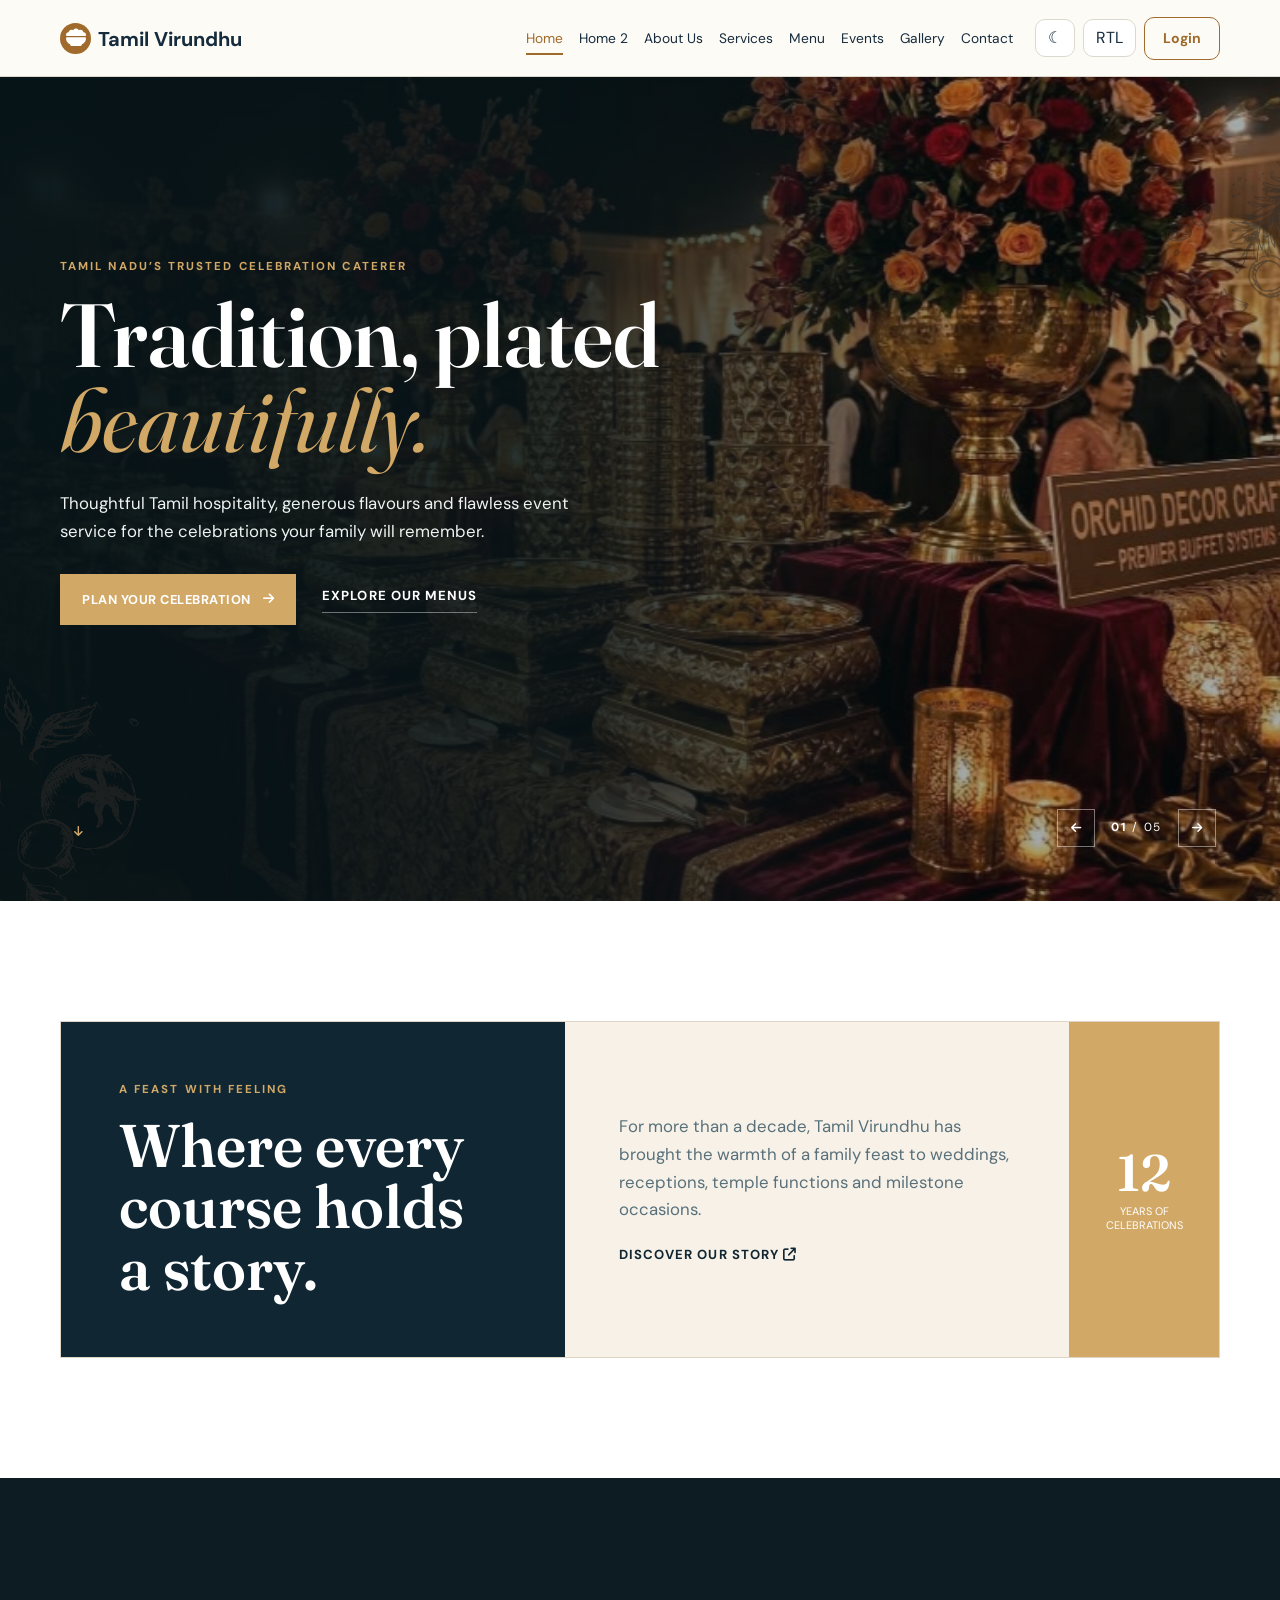
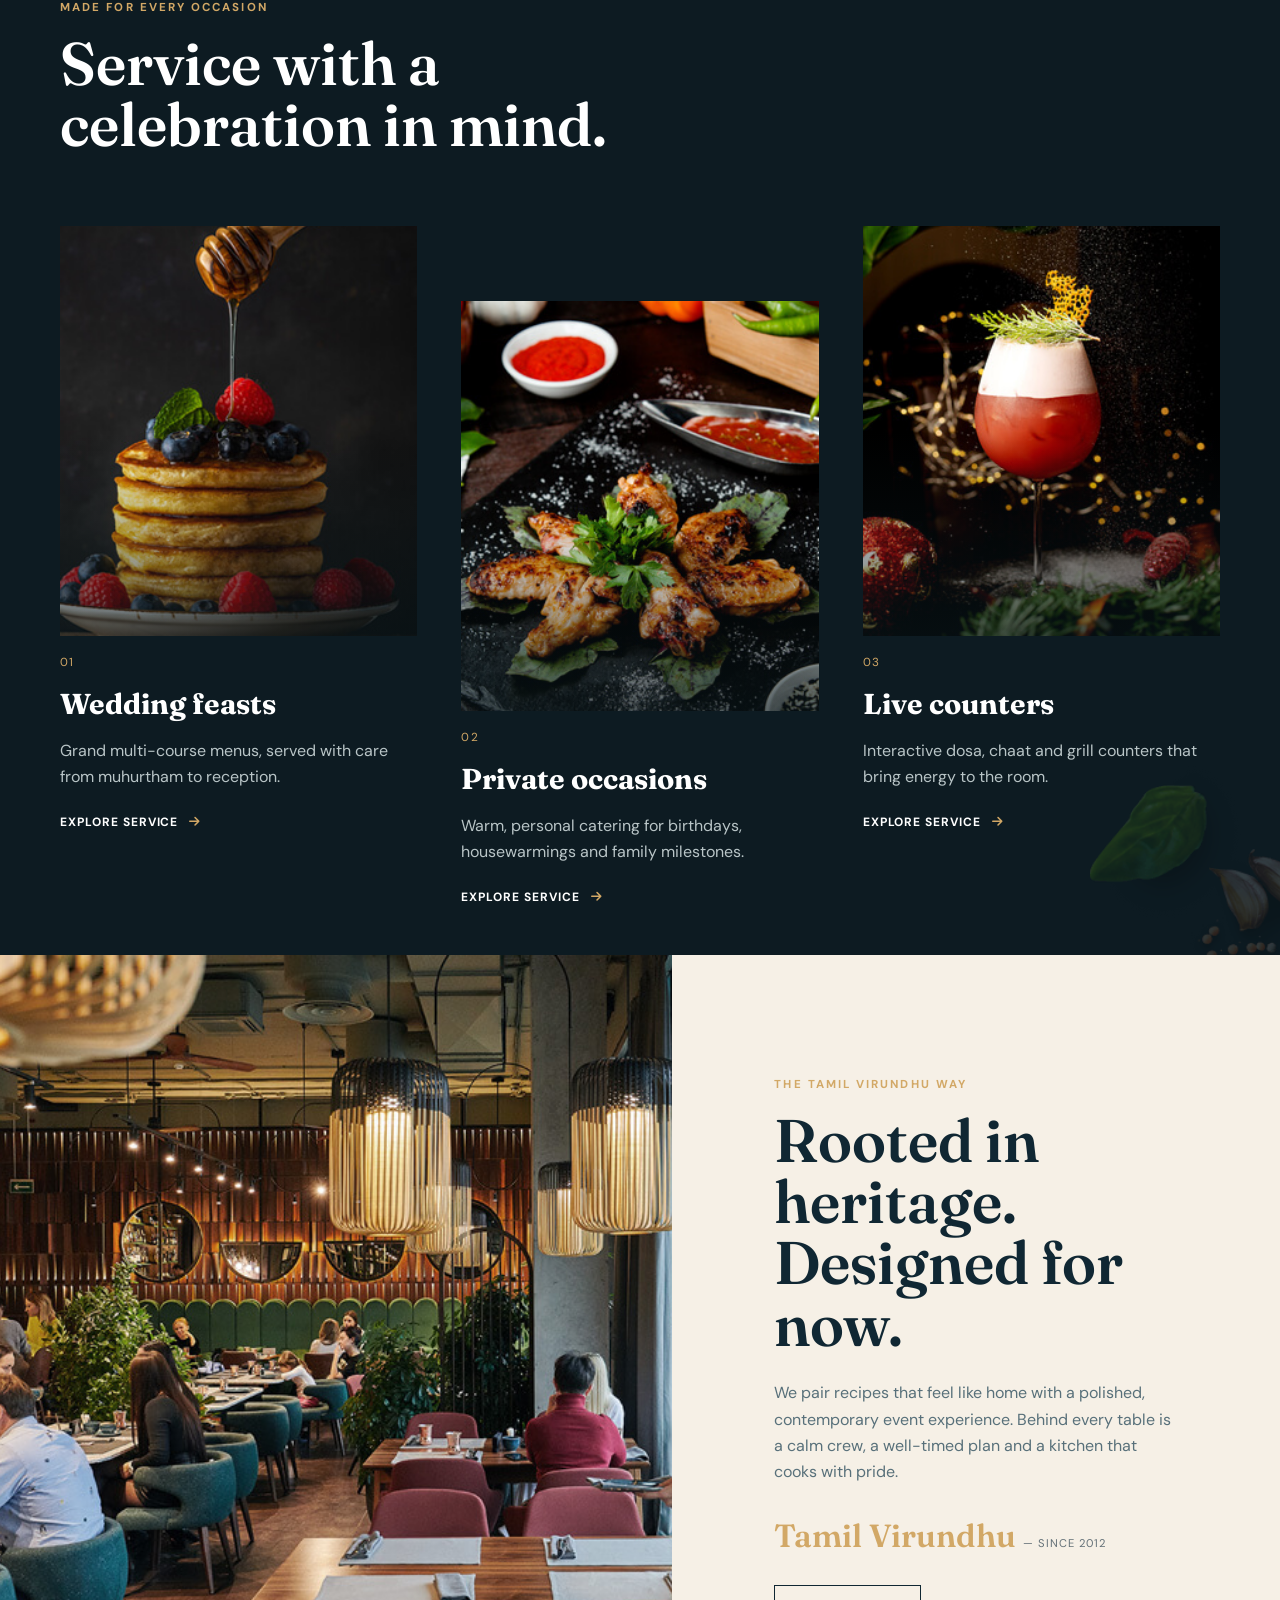
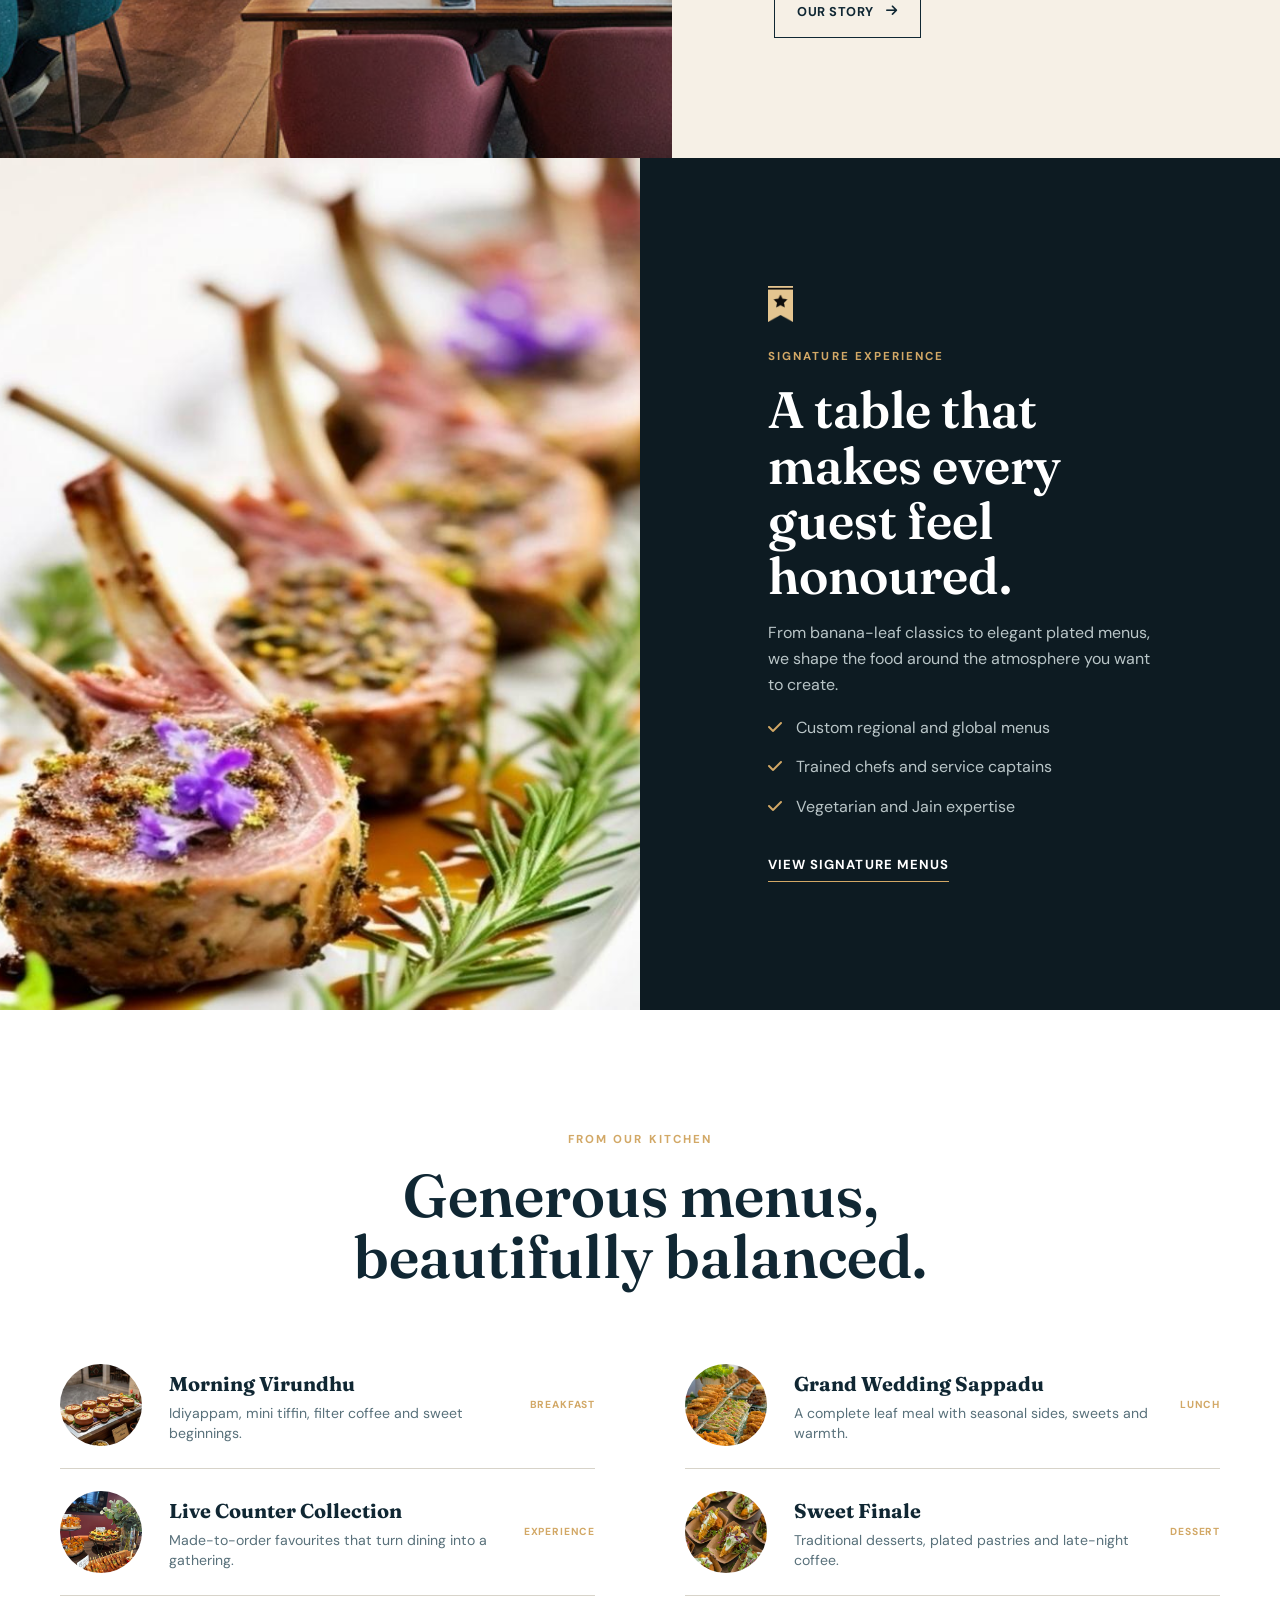
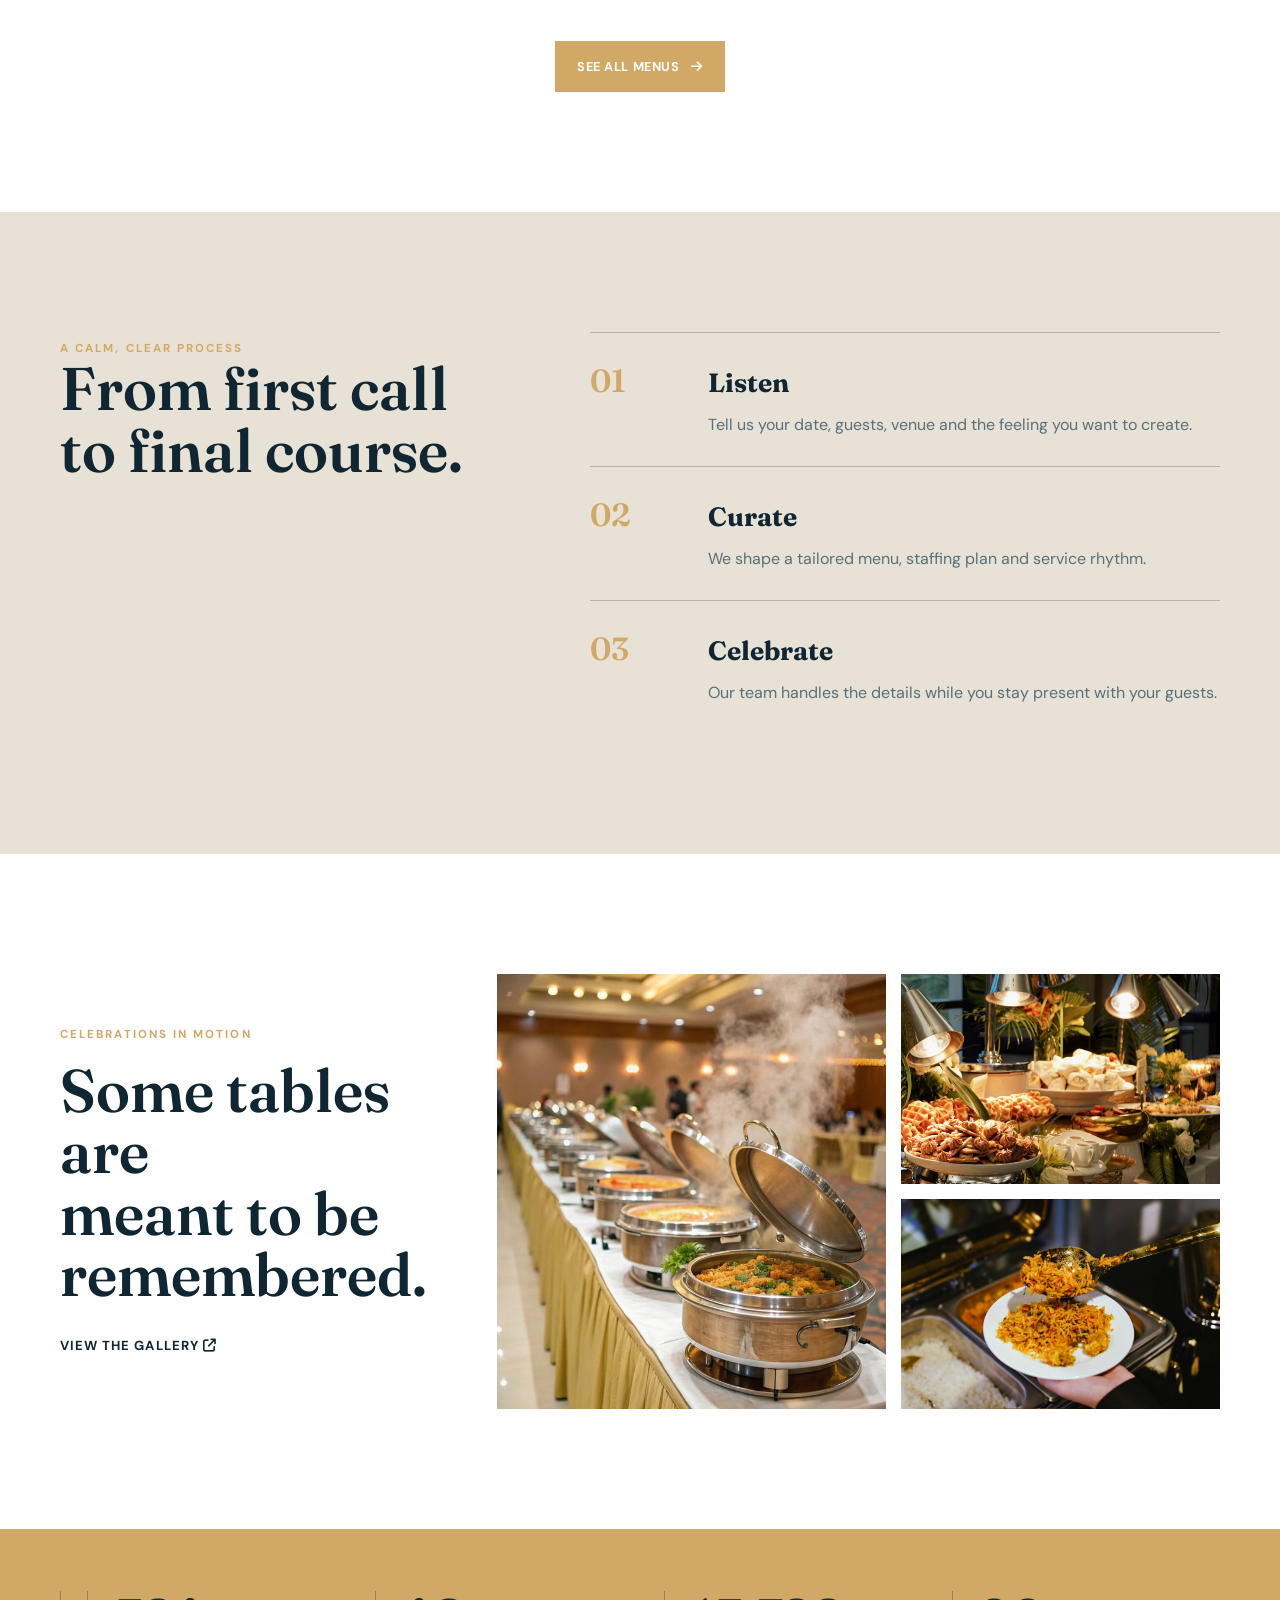
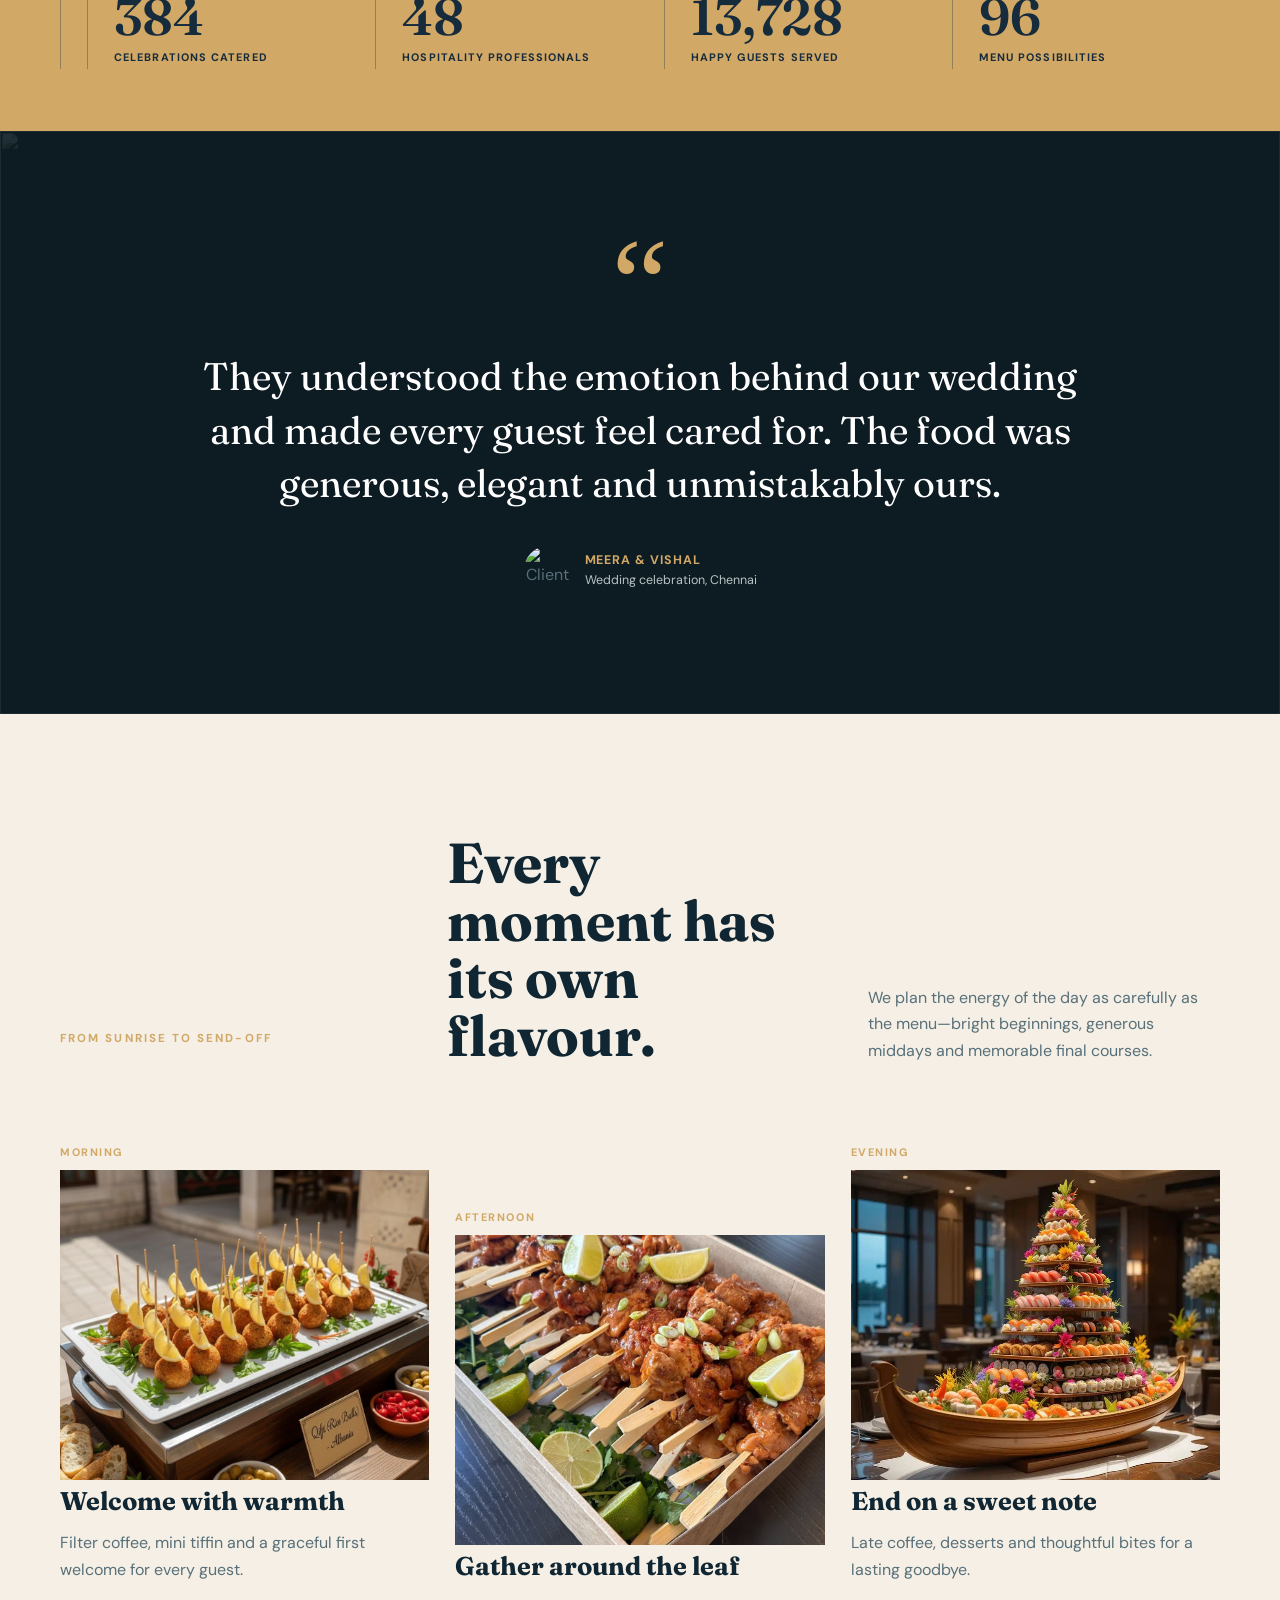
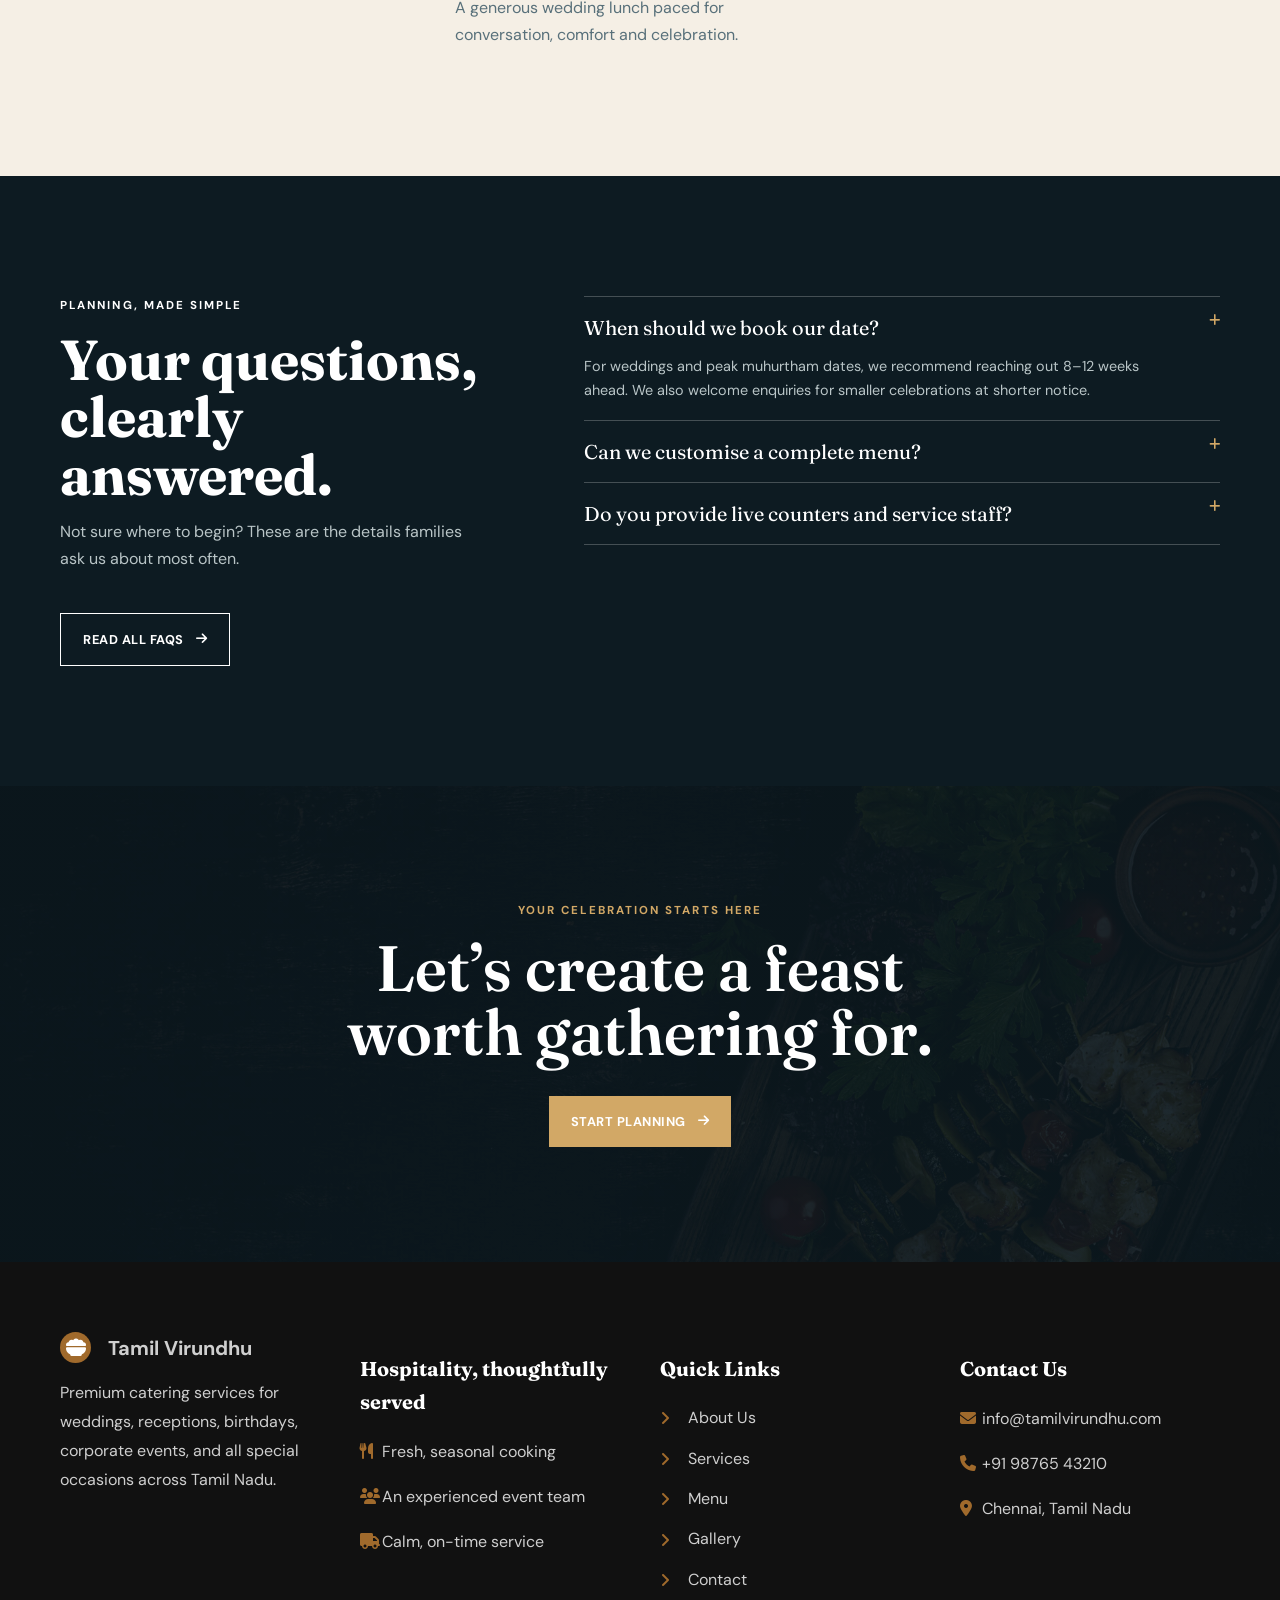
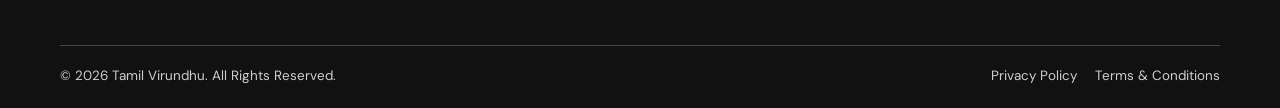
==== commit b041992c: "Update index.html" ====
--- a/index.html
+++ b/index.html
@@ -1,5 +1,26 @@
 <!doctype html>
-<html lang="en"><head><meta charset="utf-8"><meta name="viewport" content="width=device-width,initial-scale=1"><title>Tamil Virundhu | Premium Wedding & Event Catering</title><meta name="description" content="Tamil Virundhu creates unforgettable wedding and event catering experiences across Tamil Nadu."><link rel="preconnect" href="https://fonts.googleapis.com"><link rel="preconnect" href="https://fonts.gstatic.com" crossorigin><link href="https://fonts.googleapis.com/css2?family=DM+Sans:wght@400;500;600;700&family=Fraunces:opsz,wght@9..144,600;9..144,700&display=swap" rel="stylesheet"><link rel="stylesheet" href="https://cdnjs.cloudflare.com/ajax/libs/font-awesome/6.7.2/css/all.min.css"><link rel="stylesheet" href="assets/css/style.css"><link rel="stylesheet" href="assets/css/responsive.css"></head>
+<html lang="en"><head>
+    <meta charset="utf-8">
+    <meta name="viewport" content="width=device-width,initial-scale=1">
+
+    <title>Tamil Virundhu | Premium Wedding & Event Catering</title>
+
+    <!-- Favicon -->
+    <link rel="icon" type="image/svg+xml" href="assets/images/favicon.svg">
+    <link rel="shortcut icon" href="assets/images/favicon.svg">
+
+    <meta name="description" content="Tamil Virundhu creates unforgettable wedding and event catering experiences across Tamil Nadu.">
+
+    <link rel="preconnect" href="https://fonts.googleapis.com">
+    <link rel="preconnect" href="https://fonts.gstatic.com" crossorigin>
+
+    <link href="https://fonts.googleapis.com/css2?family=DM+Sans:wght@400;500;600;700&family=Fraunces:opsz,wght@9..144,600;9..144,700&display=swap" rel="stylesheet">
+
+    <link rel="stylesheet" href="https://cdnjs.cloudflare.com/ajax/libs/font-awesome/6.7.2/css/all.min.css">
+
+    <link rel="stylesheet" href="assets/css/style.css">
+    <link rel="stylesheet" href="assets/css/responsive.css">
+</head>
 <body class="page-index retreat-home"><div id="site-header"></div><main>
   <section class="retreat-hero" aria-label="Tamil Virundhu introduction">
     <div class="retreat-slide active">
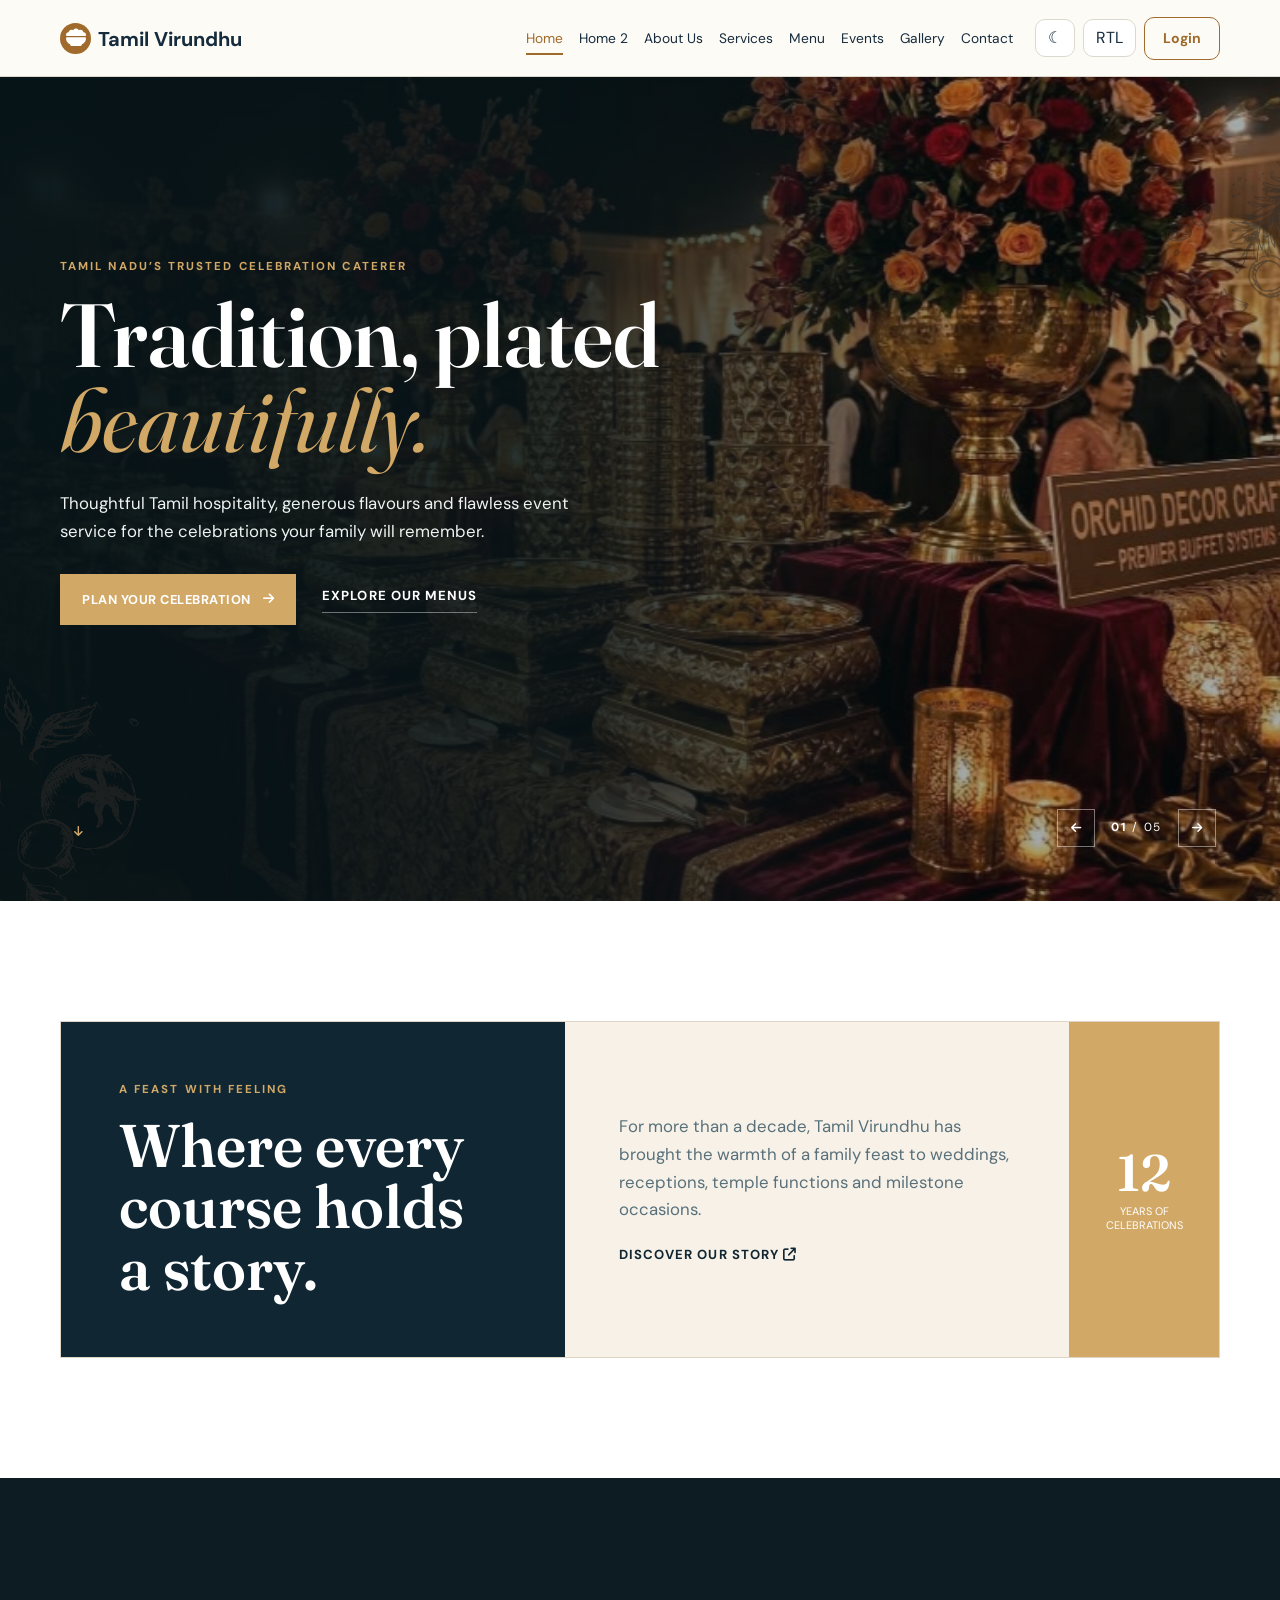
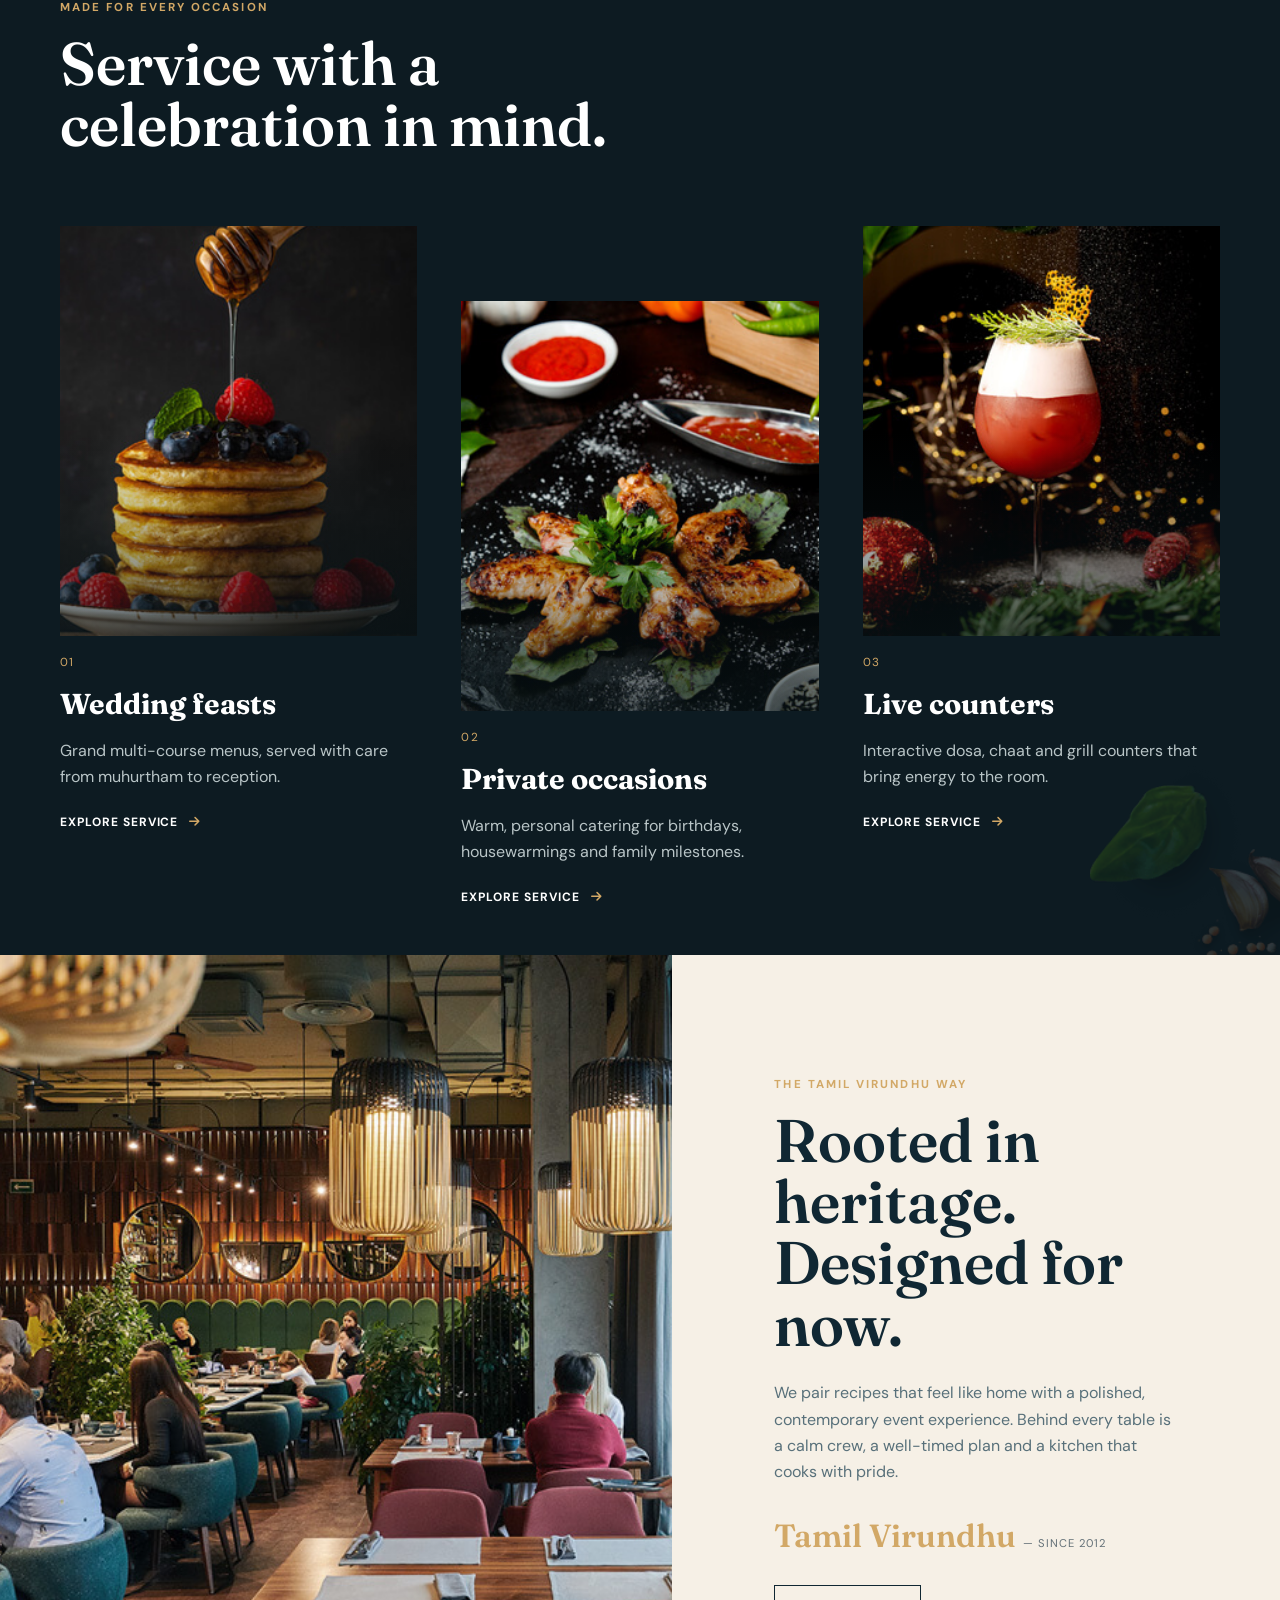
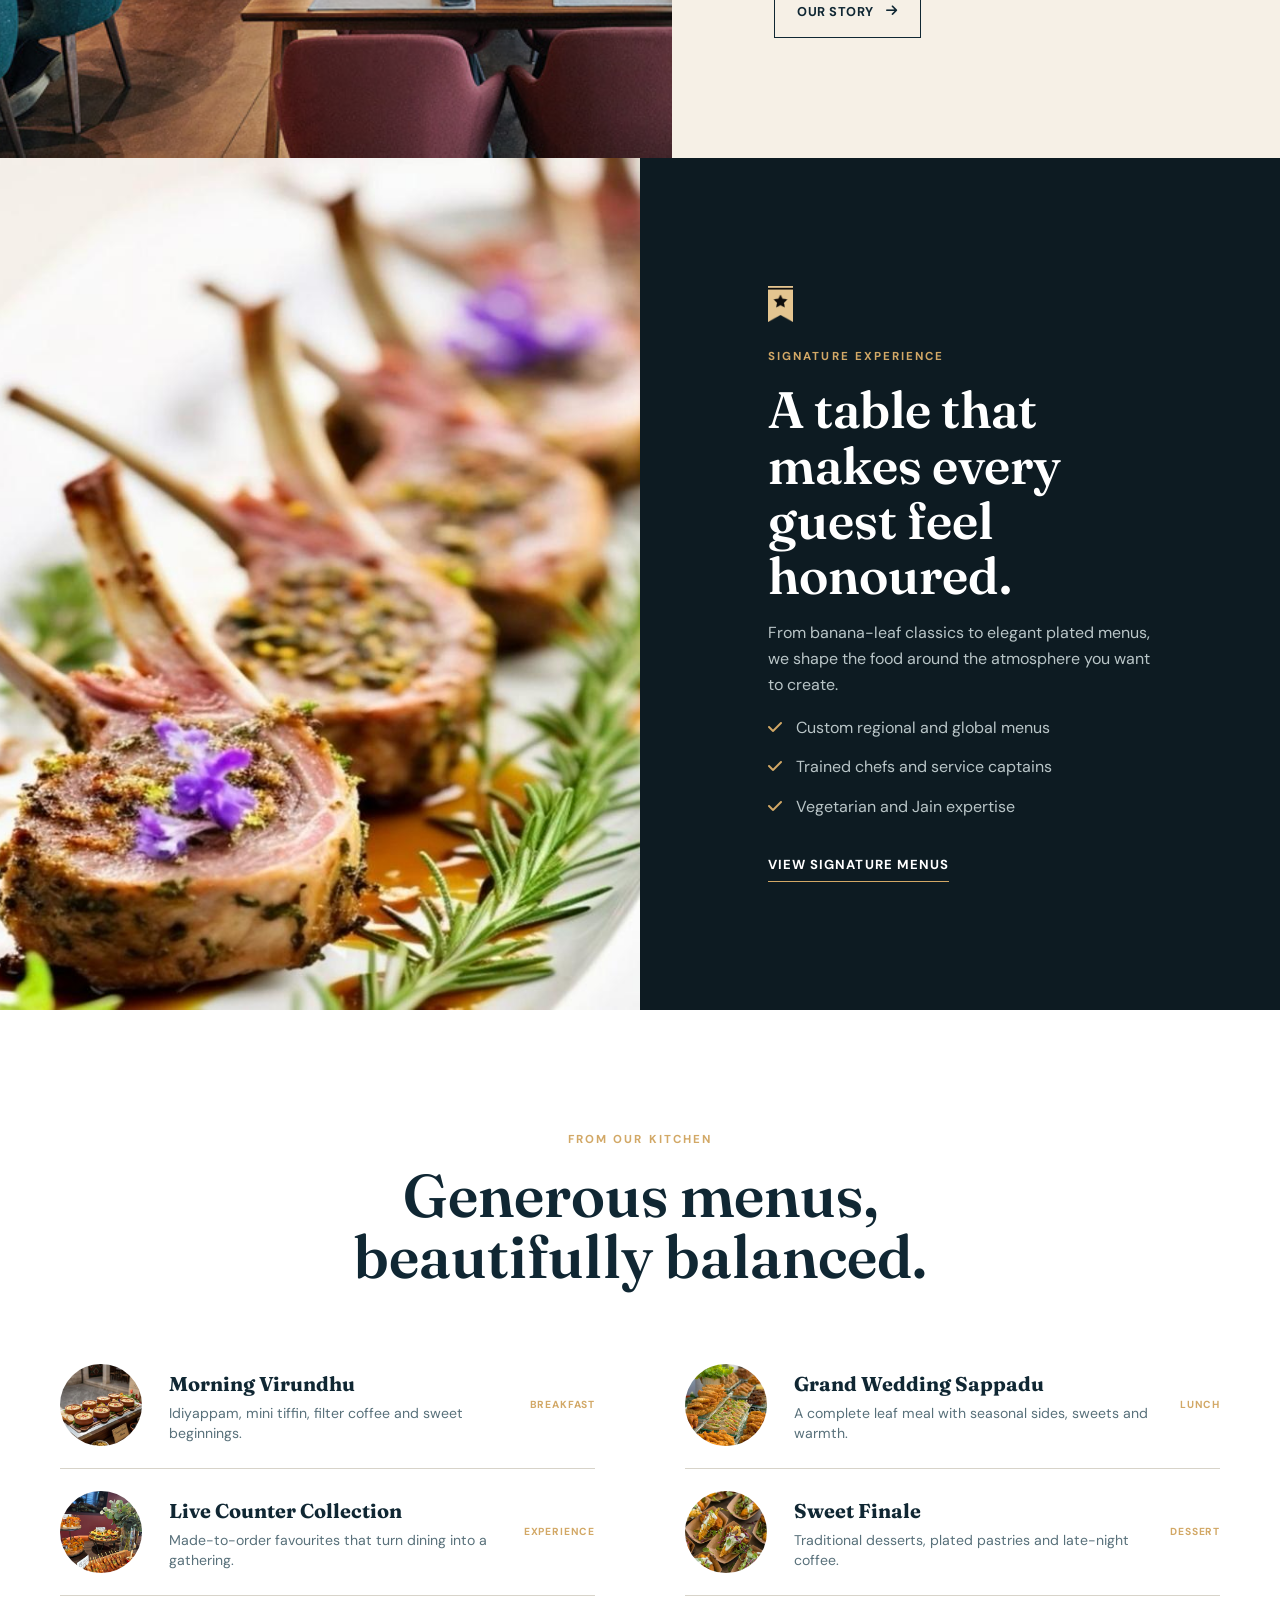
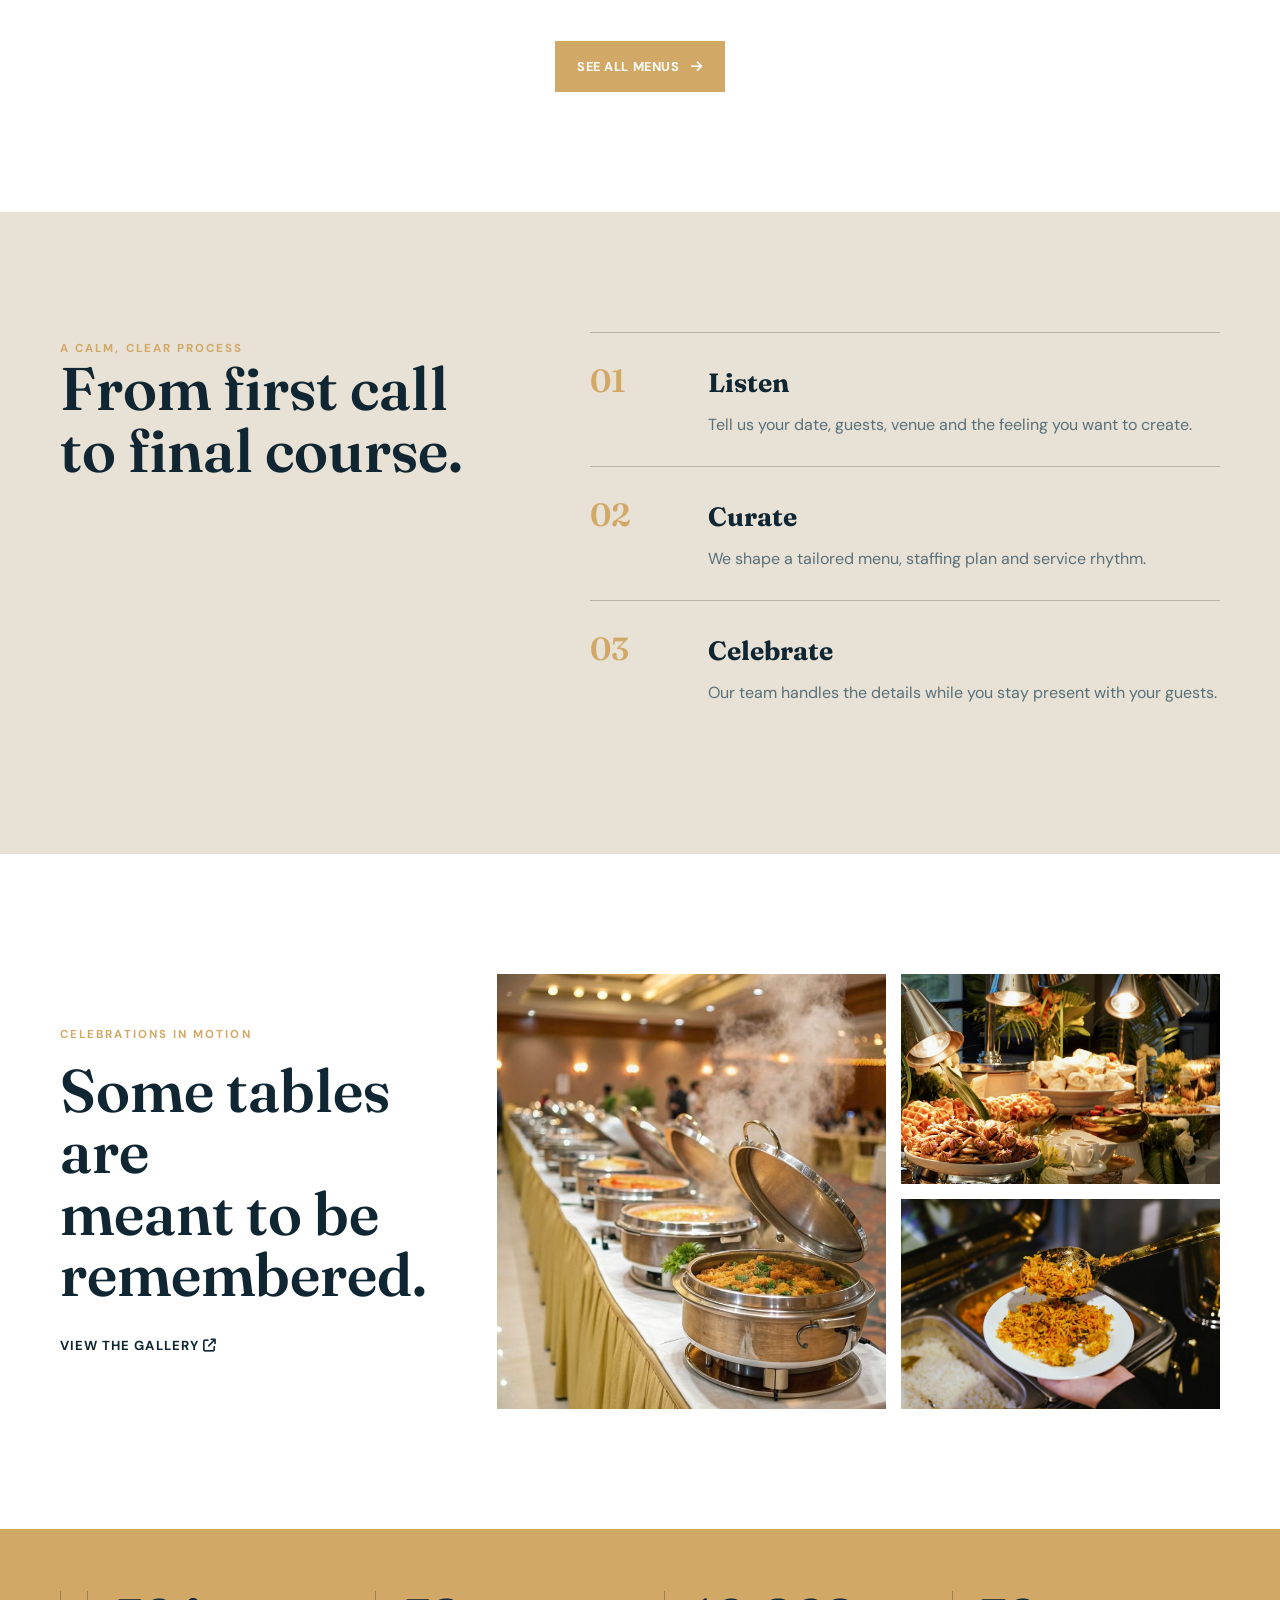
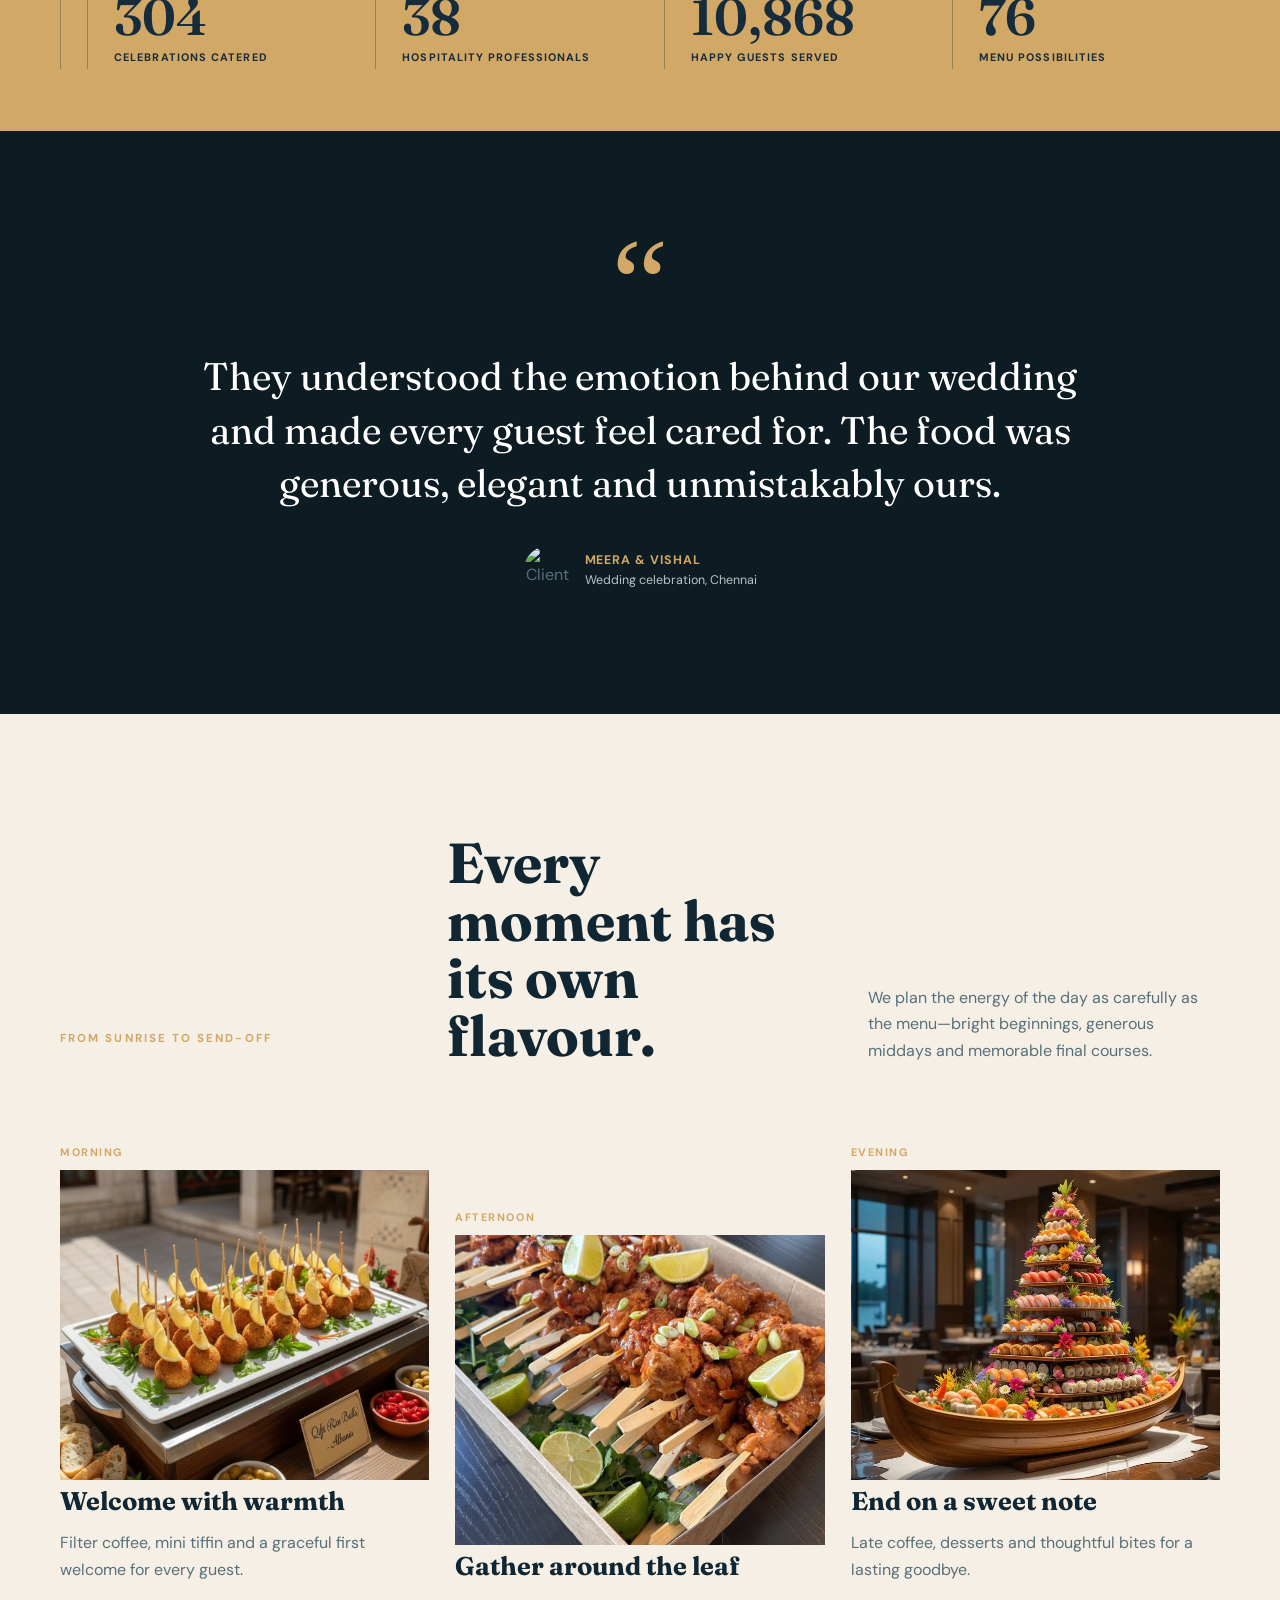
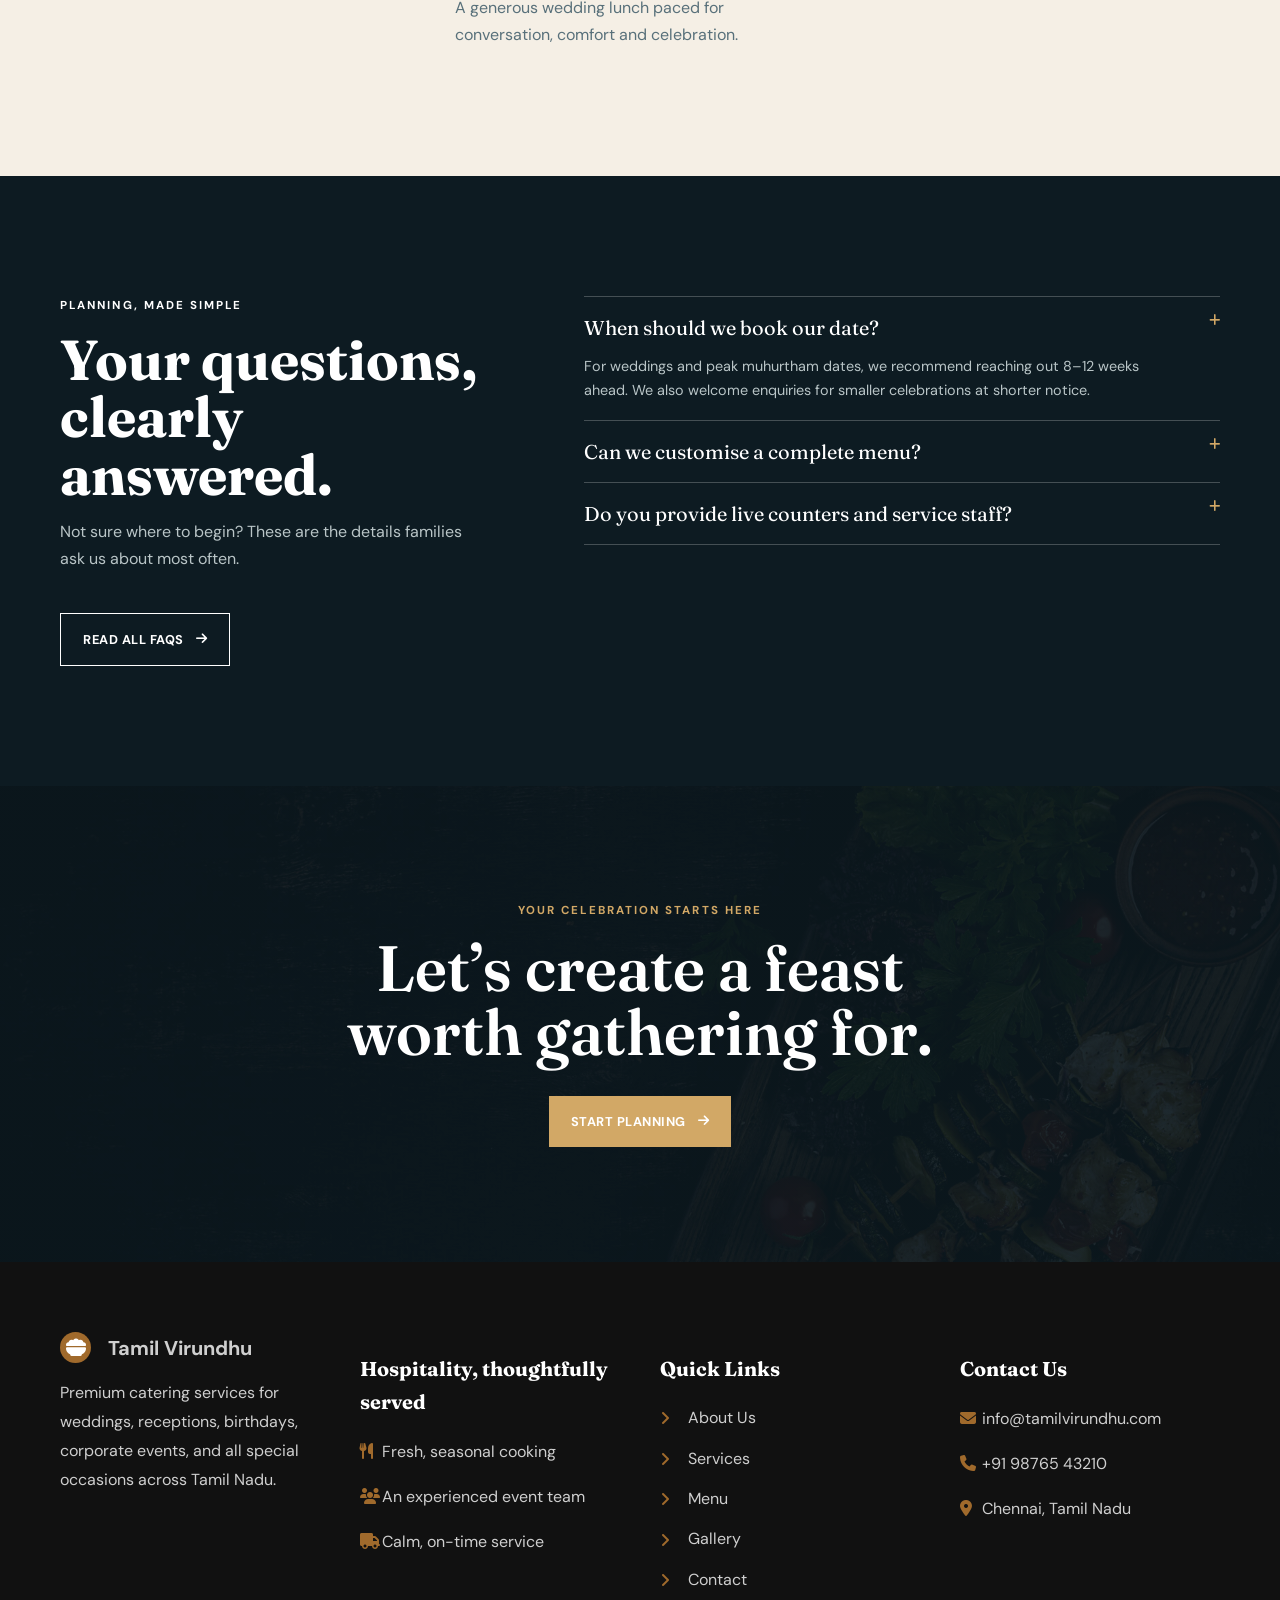
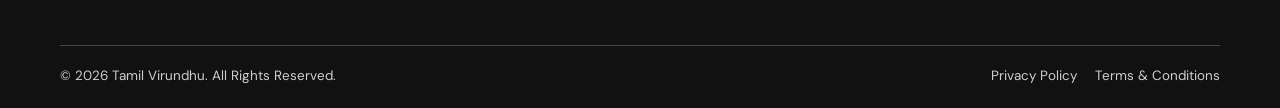
==== commit ff779eed: "Update index.html" ====
--- a/index.html
+++ b/index.html
@@ -38,7 +38,7 @@
   <section class="retreat-process section"><div class="wrap"><div class="retreat-process-title"><p class="retreat-kicker">A calm, clear process</p><h2>From first call<br>to final course.</h2></div><ol><li><b>01</b><div><h3>Listen</h3><p>Tell us your date, guests, venue and the feeling you want to create.</p></div></li><li><b>02</b><div><h3>Curate</h3><p>We shape a tailored menu, staffing plan and service rhythm.</p></div></li><li><b>03</b><div><h3>Celebrate</h3><p>Our team handles the details while you stay present with your guests.</p></div></li></ol></div></section>
   <section class="retreat-gallery section"><div class="wrap"><div class="retreat-gallery-title"><p class="retreat-kicker">Celebrations in motion</p><h2>Some tables are<br>meant to be remembered.</h2><a class="retreat-arrow-link" href="gallery.html">View the gallery <i class="fa-solid fa-arrow-up-right-from-square"></i></a></div><div class="retreat-gallery-grid"><img loading="lazy" src="assets/images/gallery/g1.jpg" alt="Wedding dining scene"><img loading="lazy" src="assets/images/gallery/g4.jpg" alt="Catered celebration"><img loading="lazy" src="assets/images/gallery/g8.jpg" alt="Food styling"></div></div></section>
   <section class="retreat-proof"><div class="wrap"><div><strong data-count="500">500</strong><span>celebrations catered</span></div><div><strong data-count="50">50</strong><span>hospitality professionals</span></div><div><strong data-count="20000">20,000</strong><span>happy guests served</span></div><div><strong data-count="100">100</strong><span>menu possibilities</span></div></div></section>
-  <section class="retreat-testimonial section"><img src="assets/images/gallery/testimonial-bg.jpg" alt="" aria-hidden="true"><div class="wrap"><p class="retreat-quote-mark">“</p><blockquote>They understood the emotion behind our wedding and made every guest feel cared for. The food was generous, elegant and unmistakably ours.</blockquote><div class="retreat-guest"><img loading="lazy" src="assets/images/gallery/testi-avatar.jpg" alt="Client portrait"><div><strong>Meera &amp; Vishal</strong><span>Wedding celebration, Chennai</span></div></div></div></section>
+  <section class="retreat-testimonial section"><div class="wrap"><p class="retreat-quote-mark">“</p><blockquote>They understood the emotion behind our wedding and made every guest feel cared for. The food was generous, elegant and unmistakably ours.</blockquote><div class="retreat-guest"><img loading="lazy" src="assets/images/gallery/badge-1.jpg" alt="Client portrait"><div><strong>Meera &amp; Vishal</strong><span>Wedding celebration, Chennai</span></div></div></div></section>
   <section class="retreat-daypart section"><div class="wrap"><div class="retreat-daypart-head"><p class="retreat-kicker">From sunrise to send-off</p><h2>Every moment has<br>its own flavour.</h2><p>We plan the energy of the day as carefully as the menu—bright beginnings, generous middays and memorable final courses.</p></div><div class="retreat-daypart-track"><article><span>Morning</span><img loading="lazy" src="assets/images/menu/m2.jpg" alt="Traditional Tamil breakfast"><h3>Welcome with warmth</h3><p>Filter coffee, mini tiffin and a graceful first welcome for every guest.</p></article><article><span>Afternoon</span><img loading="lazy" src="assets/images/menu/m9.jpg" alt="Traditional lunch feast"><h3>Gather around the leaf</h3><p>A generous wedding lunch paced for conversation, comfort and celebration.</p></article><article><span>Evening</span><img loading="lazy" src="assets/images/menu/m16.jpg" alt="Evening dessert service"><h3>End on a sweet note</h3><p>Late coffee, desserts and thoughtful bites for a lasting goodbye.</p></article></div></div></section>
   
   <section class="retreat-faq section"><div class="wrap"><div><p class="retreat-kicker">Planning, made simple</p><h2>Your questions,<br>clearly answered.</h2><p>Not sure where to begin? These are the details families ask us about most often.</p><a class="retreat-button retreat-button-light" href="faq.html">Read all FAQs <i class="fa-solid fa-arrow-right"></i></a></div><div class="retreat-accordions"><details open><summary>When should we book our date?<i class="fa-solid fa-plus"></i></summary><p>For weddings and peak muhurtham dates, we recommend reaching out 8–12 weeks ahead. We also welcome enquiries for smaller celebrations at shorter notice.</p></details><details><summary>Can we customise a complete menu?<i class="fa-solid fa-plus"></i></summary><p>Yes. Your menu is shaped around the event style, guest profile, family favourites and dietary requirements.</p></details><details><summary>Do you provide live counters and service staff?<i class="fa-solid fa-plus"></i></summary><p>Yes. We can provide chefs, live counters, service captains, trained floor staff and a complete event food plan.</p></details></div></div></section>
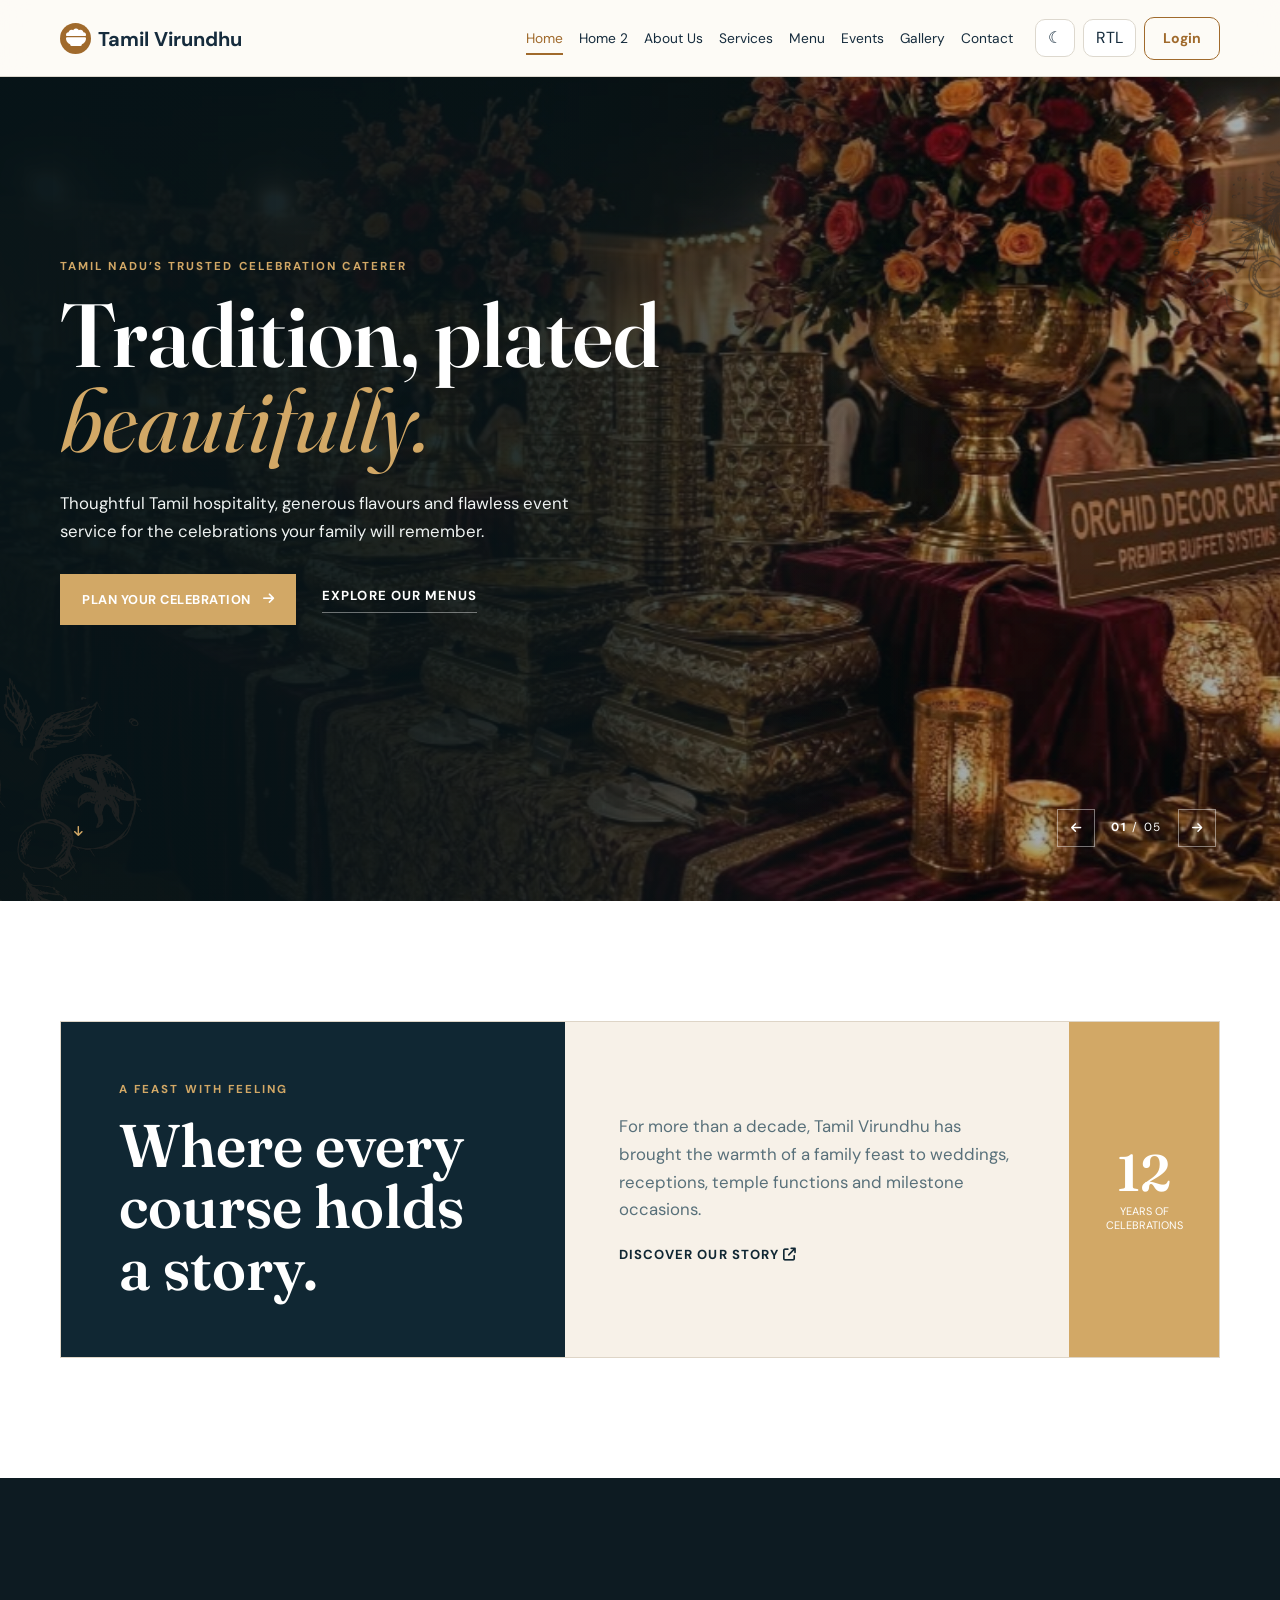
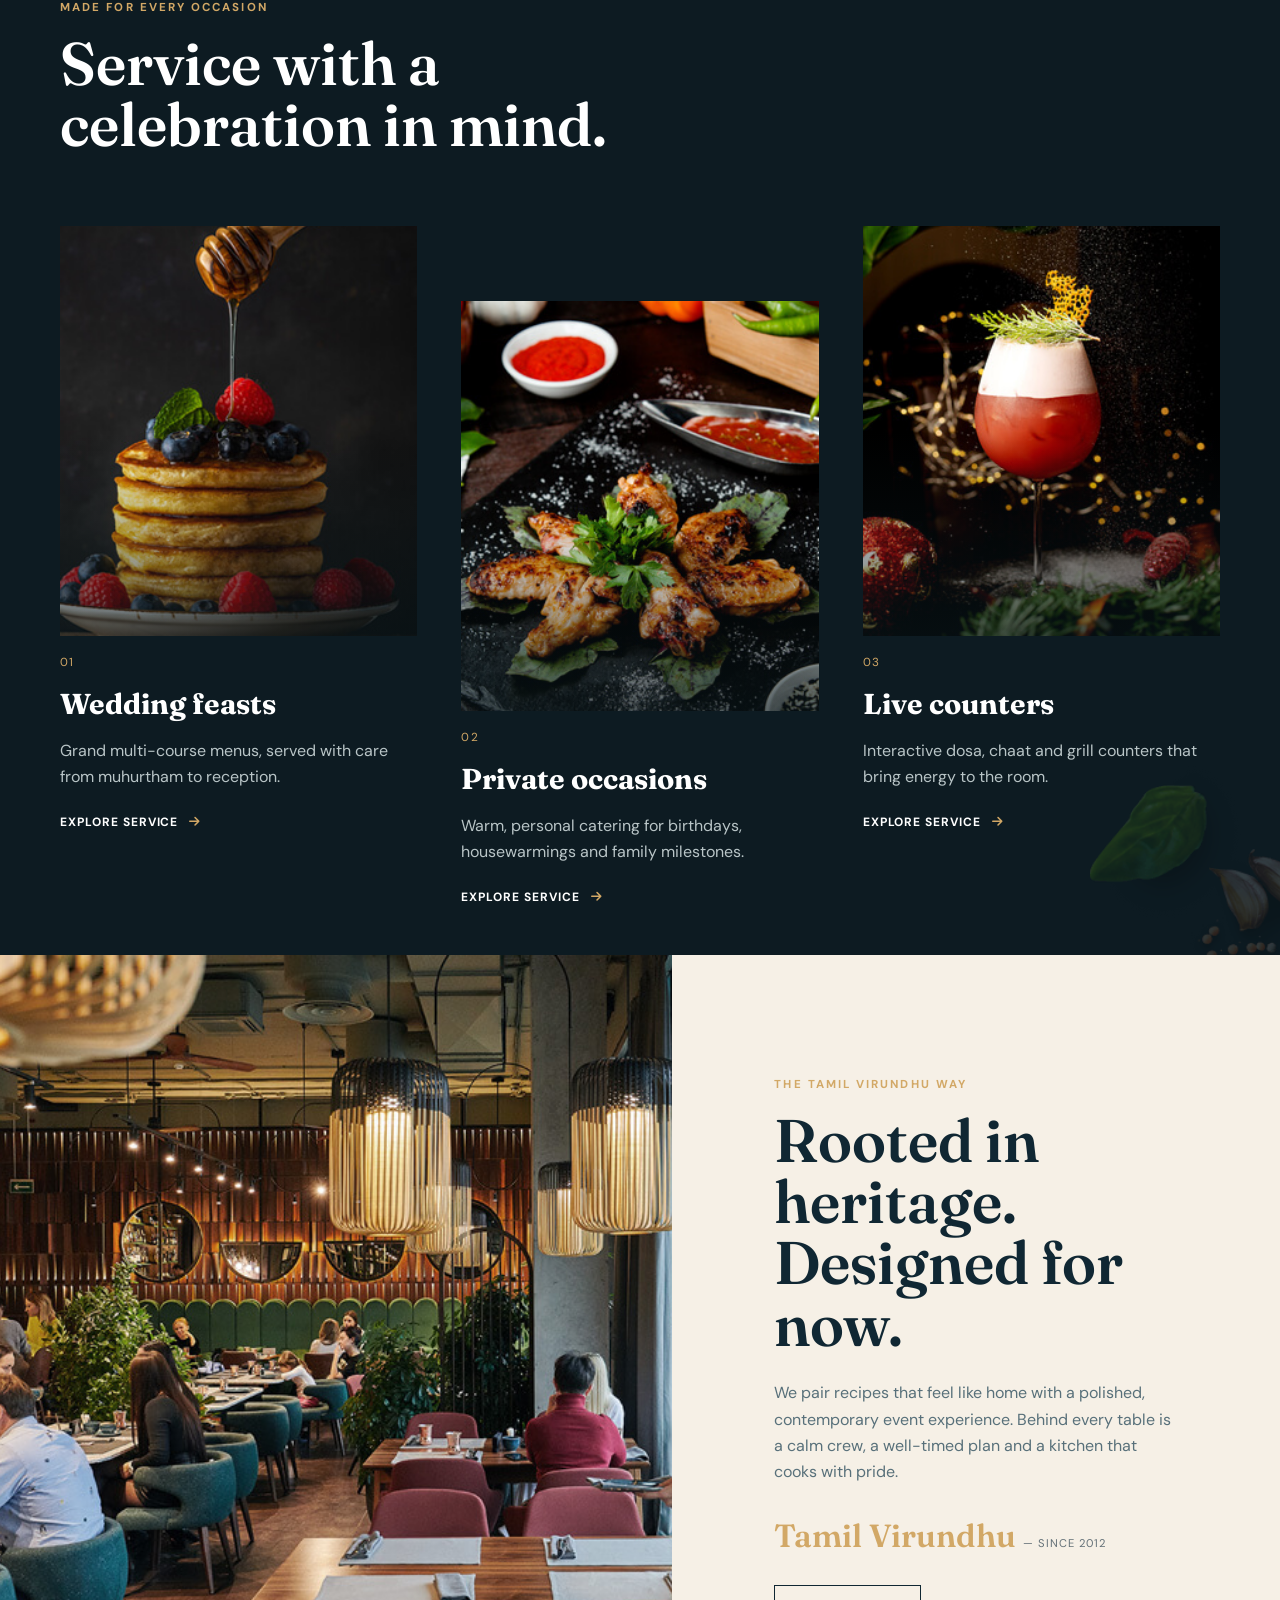
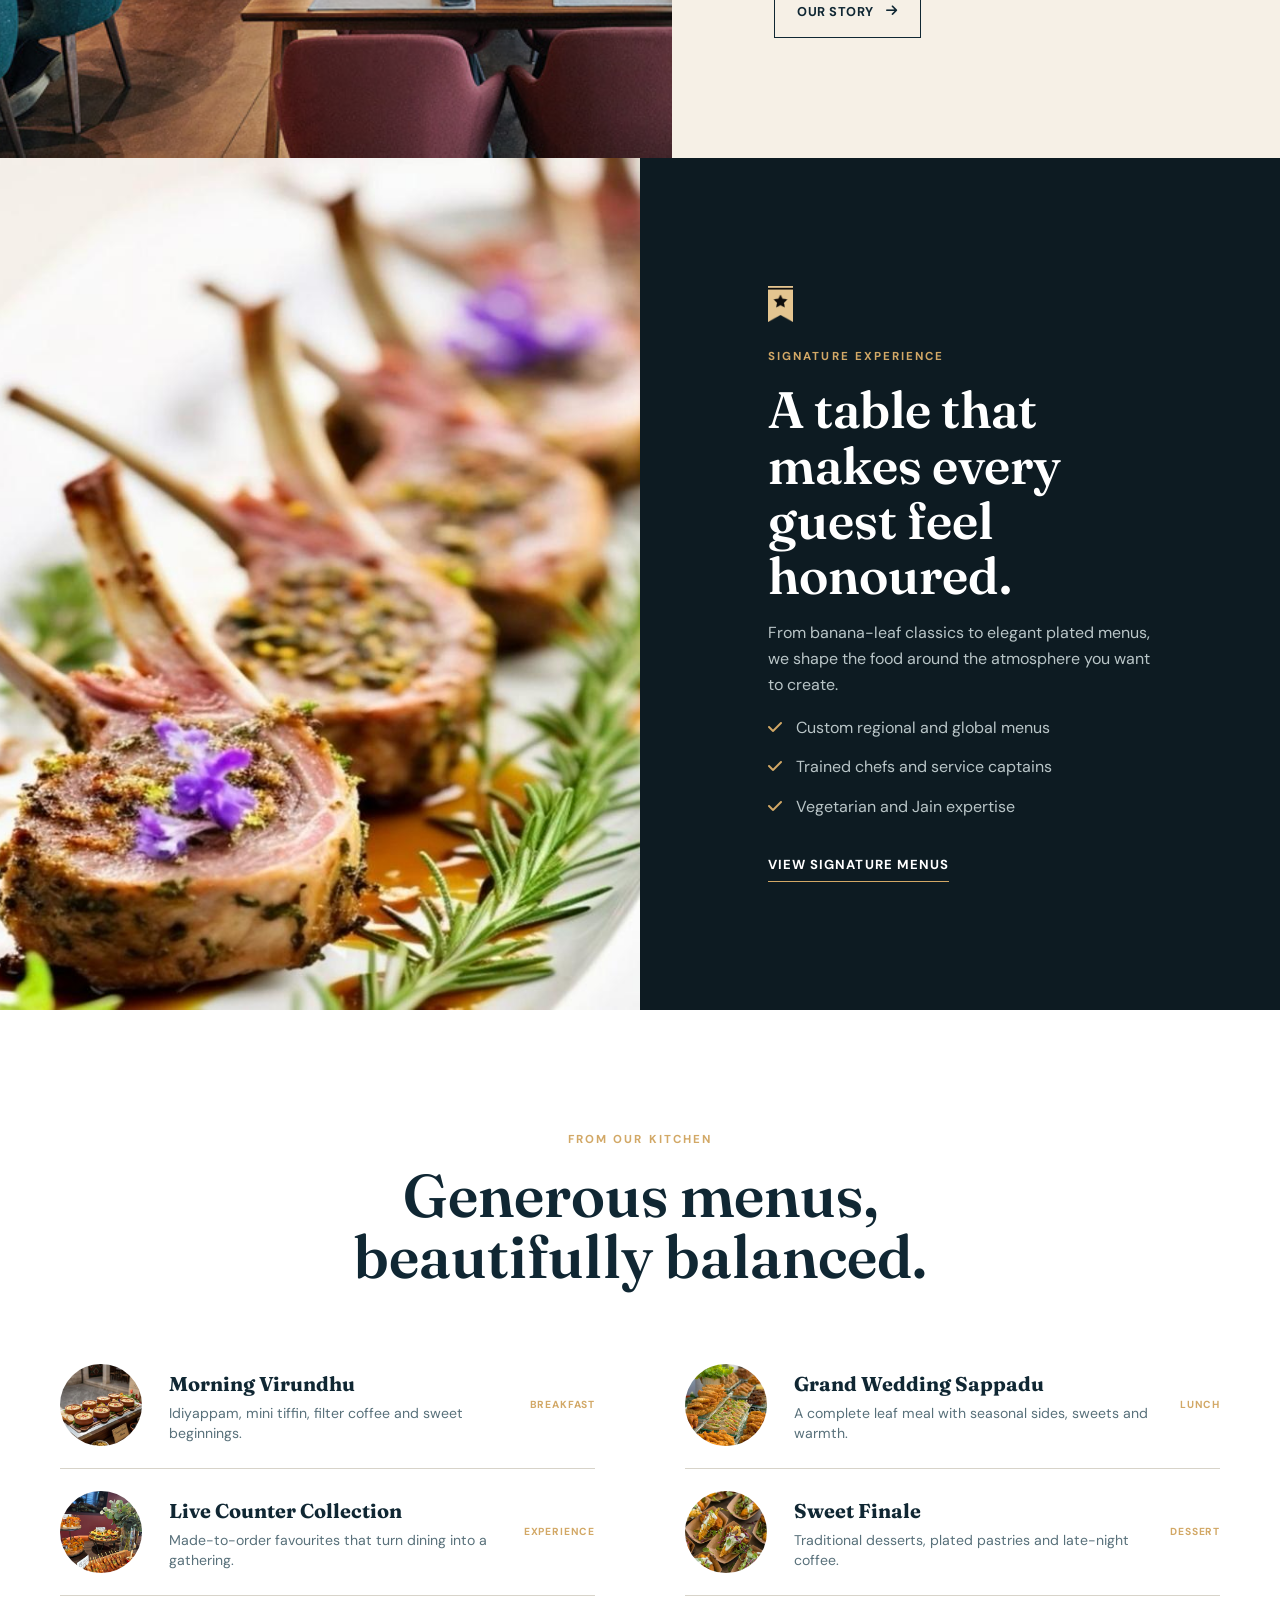
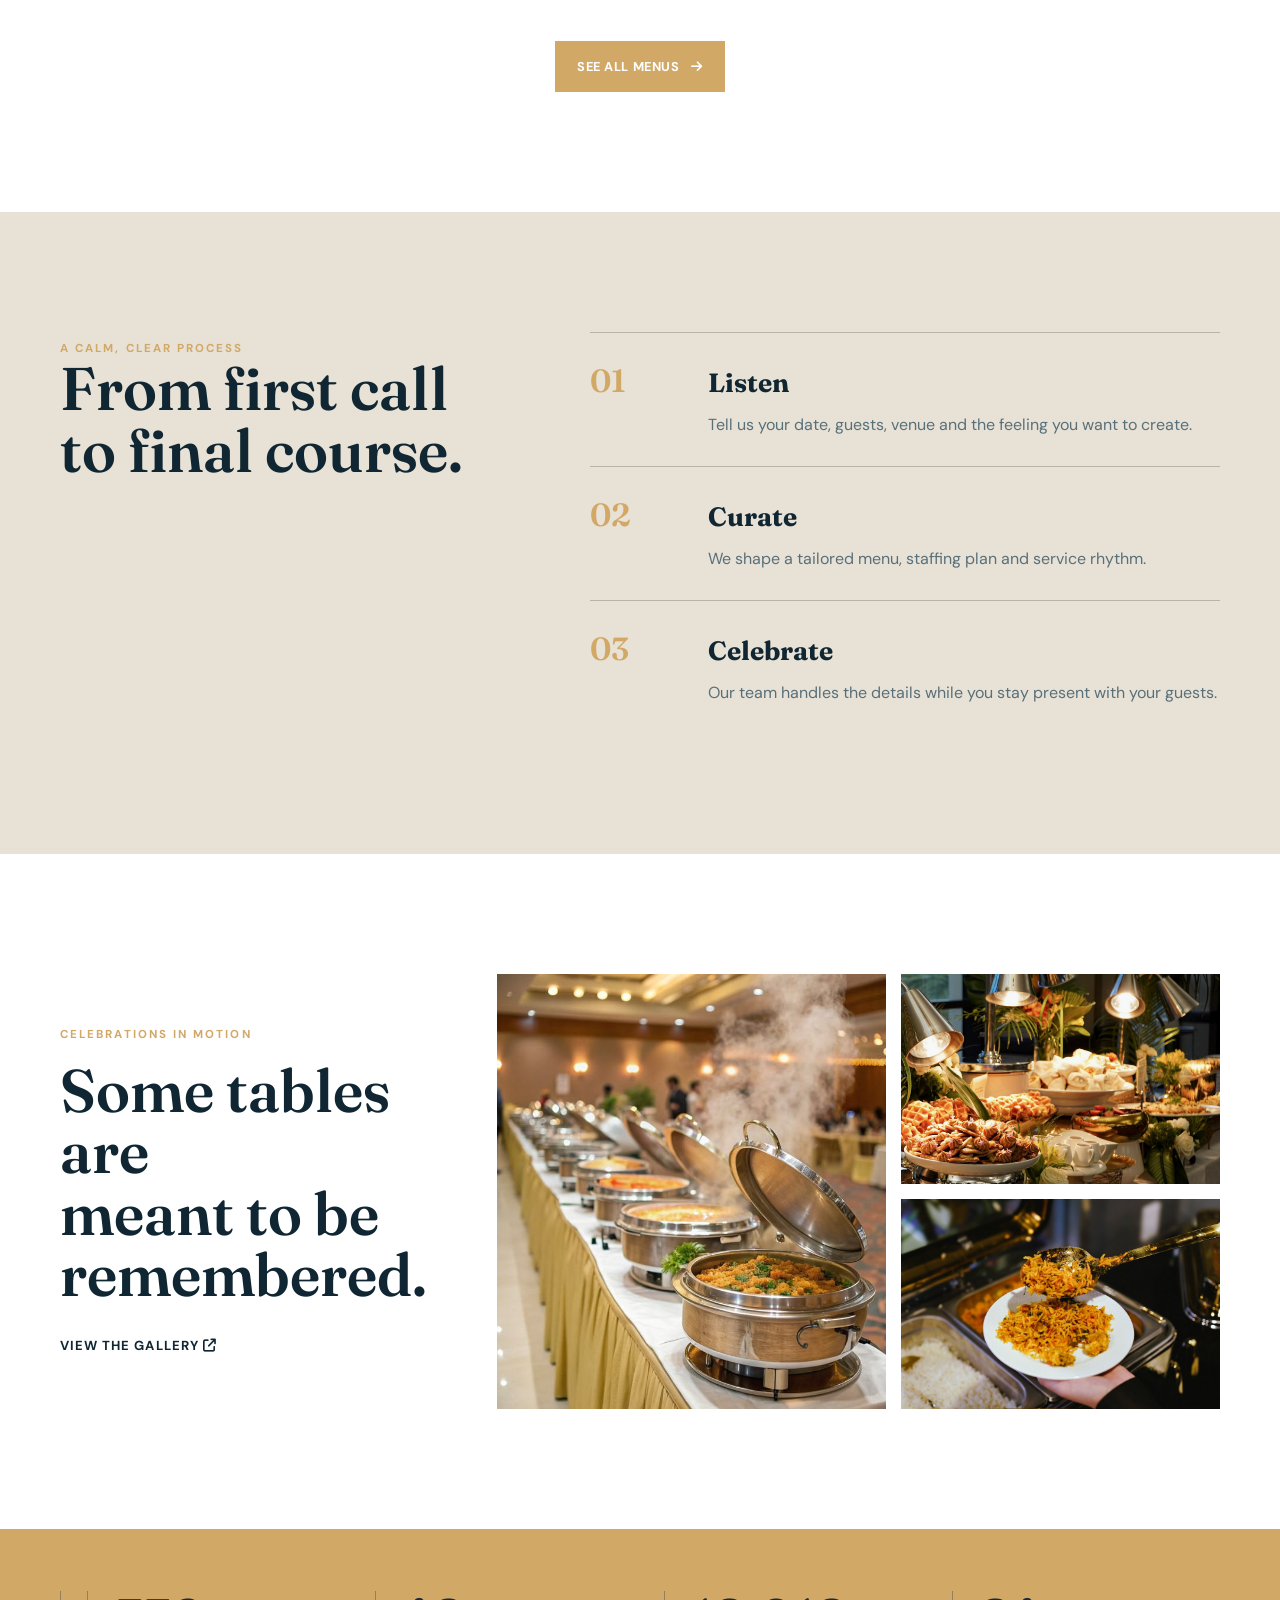
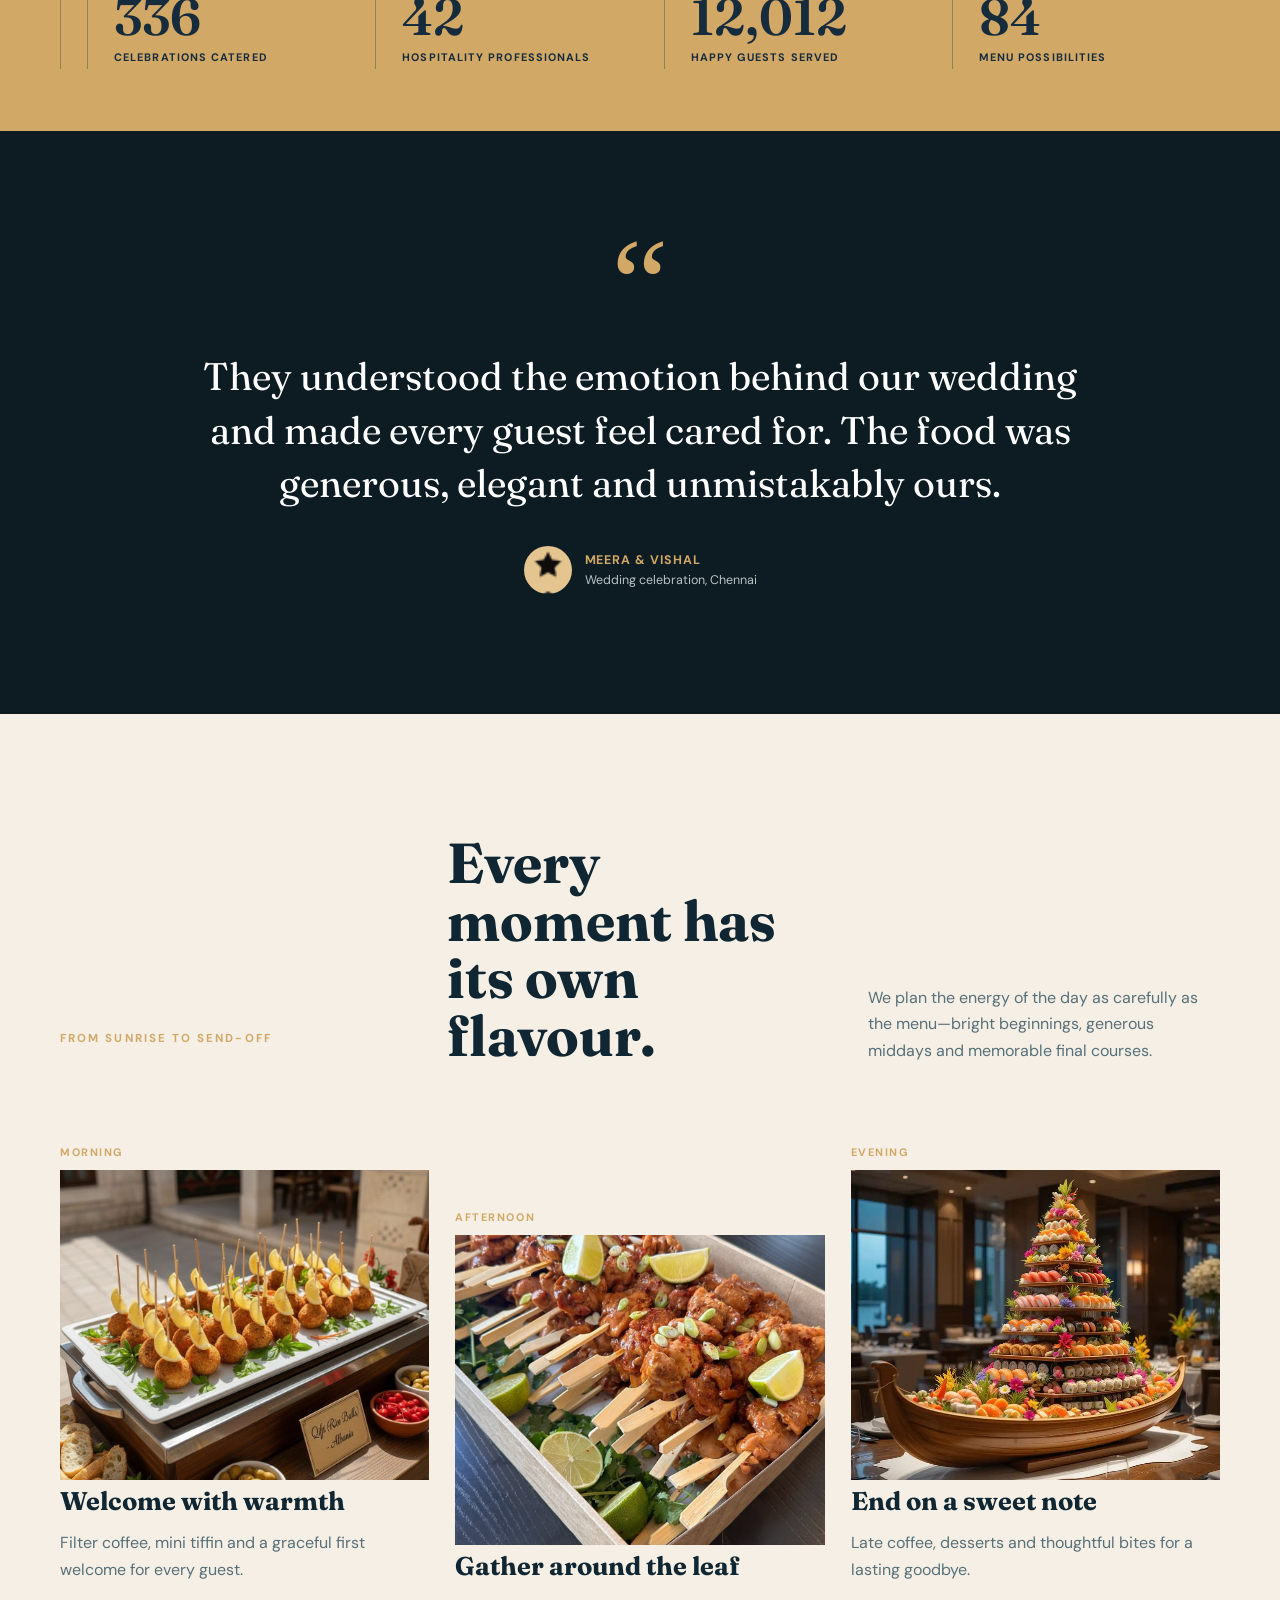
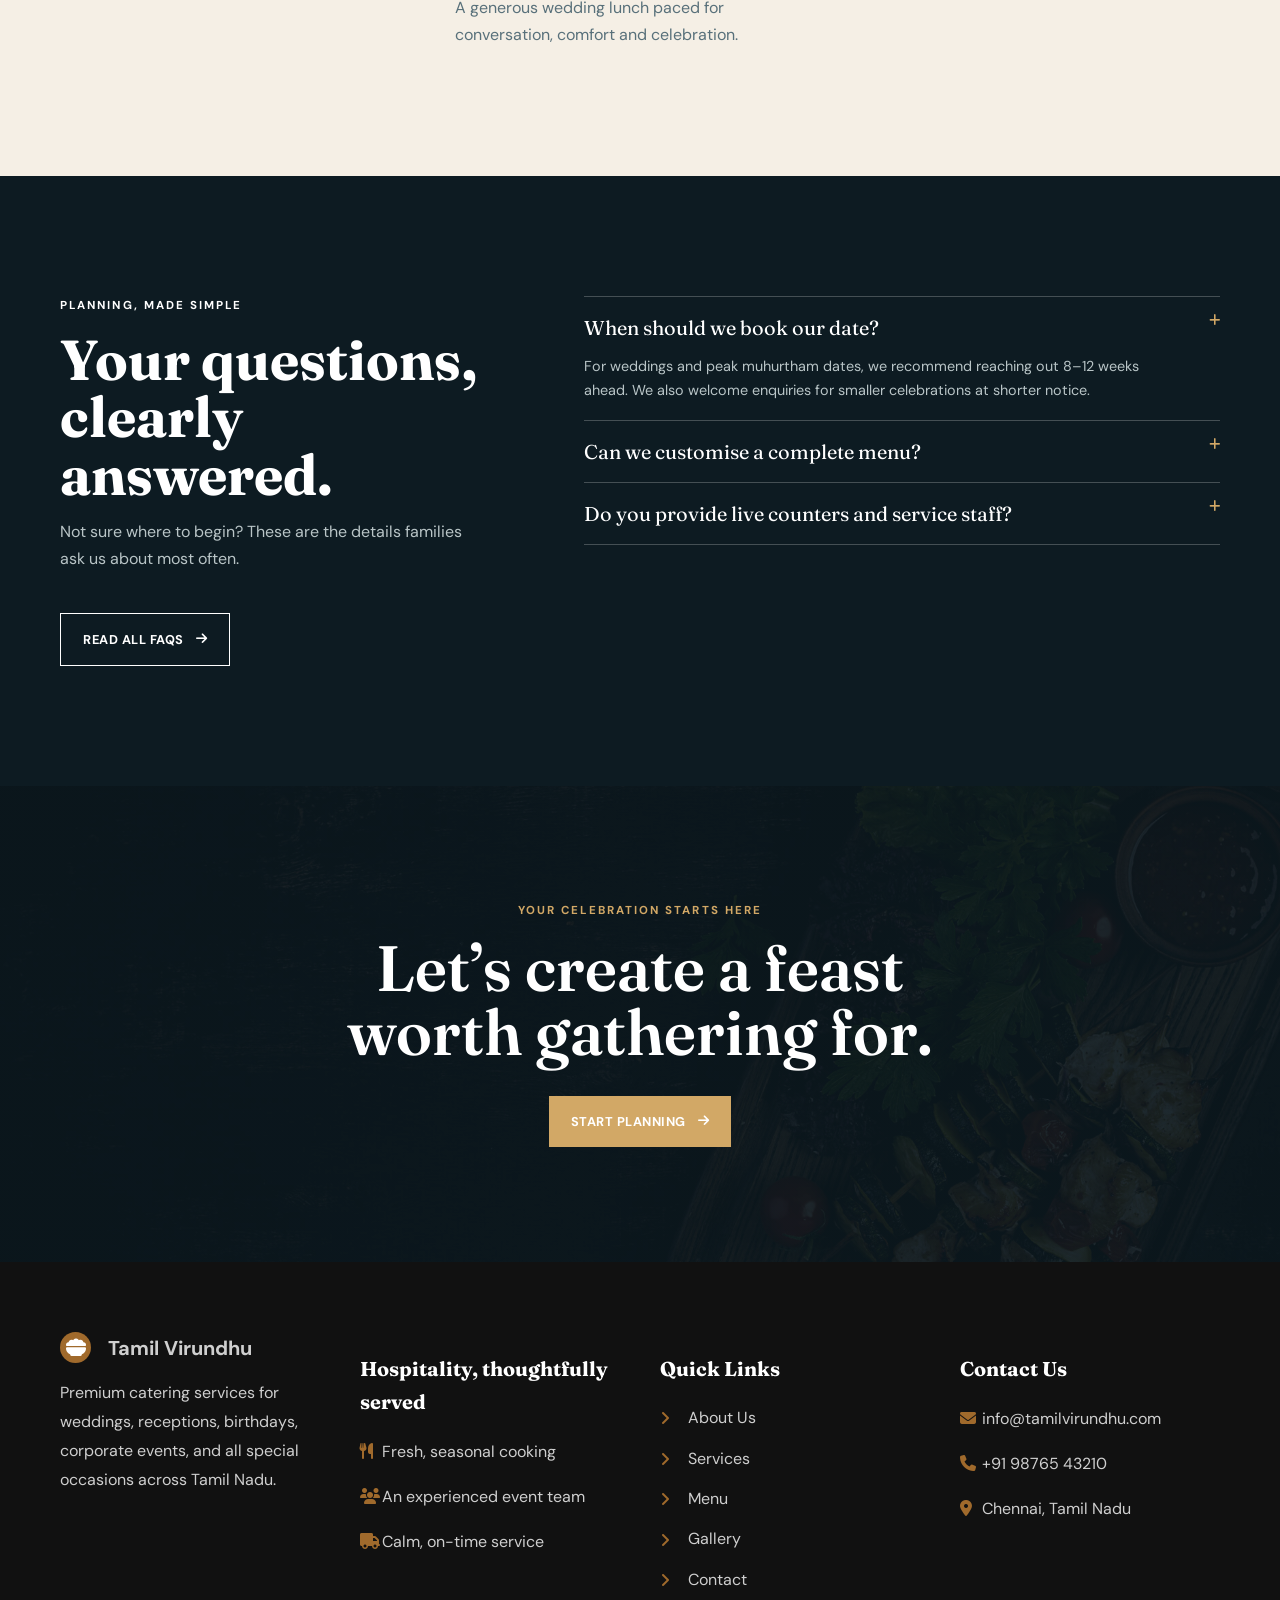
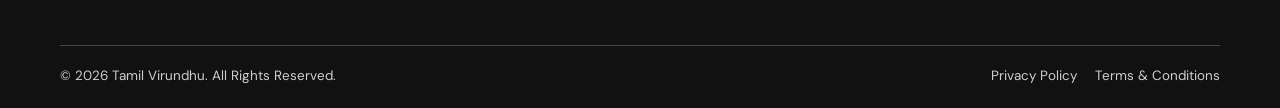
==== commit 1ff41ea5: "Update index.html" ====
--- a/index.html
+++ b/index.html
@@ -38,7 +38,7 @@
   <section class="retreat-process section"><div class="wrap"><div class="retreat-process-title"><p class="retreat-kicker">A calm, clear process</p><h2>From first call<br>to final course.</h2></div><ol><li><b>01</b><div><h3>Listen</h3><p>Tell us your date, guests, venue and the feeling you want to create.</p></div></li><li><b>02</b><div><h3>Curate</h3><p>We shape a tailored menu, staffing plan and service rhythm.</p></div></li><li><b>03</b><div><h3>Celebrate</h3><p>Our team handles the details while you stay present with your guests.</p></div></li></ol></div></section>
   <section class="retreat-gallery section"><div class="wrap"><div class="retreat-gallery-title"><p class="retreat-kicker">Celebrations in motion</p><h2>Some tables are<br>meant to be remembered.</h2><a class="retreat-arrow-link" href="gallery.html">View the gallery <i class="fa-solid fa-arrow-up-right-from-square"></i></a></div><div class="retreat-gallery-grid"><img loading="lazy" src="assets/images/gallery/g1.jpg" alt="Wedding dining scene"><img loading="lazy" src="assets/images/gallery/g4.jpg" alt="Catered celebration"><img loading="lazy" src="assets/images/gallery/g8.jpg" alt="Food styling"></div></div></section>
   <section class="retreat-proof"><div class="wrap"><div><strong data-count="500">500</strong><span>celebrations catered</span></div><div><strong data-count="50">50</strong><span>hospitality professionals</span></div><div><strong data-count="20000">20,000</strong><span>happy guests served</span></div><div><strong data-count="100">100</strong><span>menu possibilities</span></div></div></section>
-  <section class="retreat-testimonial section"><div class="wrap"><p class="retreat-quote-mark">“</p><blockquote>They understood the emotion behind our wedding and made every guest feel cared for. The food was generous, elegant and unmistakably ours.</blockquote><div class="retreat-guest"><img loading="lazy" src="assets/images/gallery/badge-1.jpg" alt="Client portrait"><div><strong>Meera &amp; Vishal</strong><span>Wedding celebration, Chennai</span></div></div></div></section>
+  <section class="retreat-testimonial section"><div class="wrap"><p class="retreat-quote-mark">“</p><blockquote>They understood the emotion behind our wedding and made every guest feel cared for. The food was generous, elegant and unmistakably ours.</blockquote><div class="retreat-guest"><img loading="lazy" src="assets/images/gallery/badge-1.png" alt="Client portrait"><div><strong>Meera &amp; Vishal</strong><span>Wedding celebration, Chennai</span></div></div></div></section>
   <section class="retreat-daypart section"><div class="wrap"><div class="retreat-daypart-head"><p class="retreat-kicker">From sunrise to send-off</p><h2>Every moment has<br>its own flavour.</h2><p>We plan the energy of the day as carefully as the menu—bright beginnings, generous middays and memorable final courses.</p></div><div class="retreat-daypart-track"><article><span>Morning</span><img loading="lazy" src="assets/images/menu/m2.jpg" alt="Traditional Tamil breakfast"><h3>Welcome with warmth</h3><p>Filter coffee, mini tiffin and a graceful first welcome for every guest.</p></article><article><span>Afternoon</span><img loading="lazy" src="assets/images/menu/m9.jpg" alt="Traditional lunch feast"><h3>Gather around the leaf</h3><p>A generous wedding lunch paced for conversation, comfort and celebration.</p></article><article><span>Evening</span><img loading="lazy" src="assets/images/menu/m16.jpg" alt="Evening dessert service"><h3>End on a sweet note</h3><p>Late coffee, desserts and thoughtful bites for a lasting goodbye.</p></article></div></div></section>
   
   <section class="retreat-faq section"><div class="wrap"><div><p class="retreat-kicker">Planning, made simple</p><h2>Your questions,<br>clearly answered.</h2><p>Not sure where to begin? These are the details families ask us about most often.</p><a class="retreat-button retreat-button-light" href="faq.html">Read all FAQs <i class="fa-solid fa-arrow-right"></i></a></div><div class="retreat-accordions"><details open><summary>When should we book our date?<i class="fa-solid fa-plus"></i></summary><p>For weddings and peak muhurtham dates, we recommend reaching out 8–12 weeks ahead. We also welcome enquiries for smaller celebrations at shorter notice.</p></details><details><summary>Can we customise a complete menu?<i class="fa-solid fa-plus"></i></summary><p>Yes. Your menu is shaped around the event style, guest profile, family favourites and dietary requirements.</p></details><details><summary>Do you provide live counters and service staff?<i class="fa-solid fa-plus"></i></summary><p>Yes. We can provide chefs, live counters, service captains, trained floor staff and a complete event food plan.</p></details></div></div></section>
